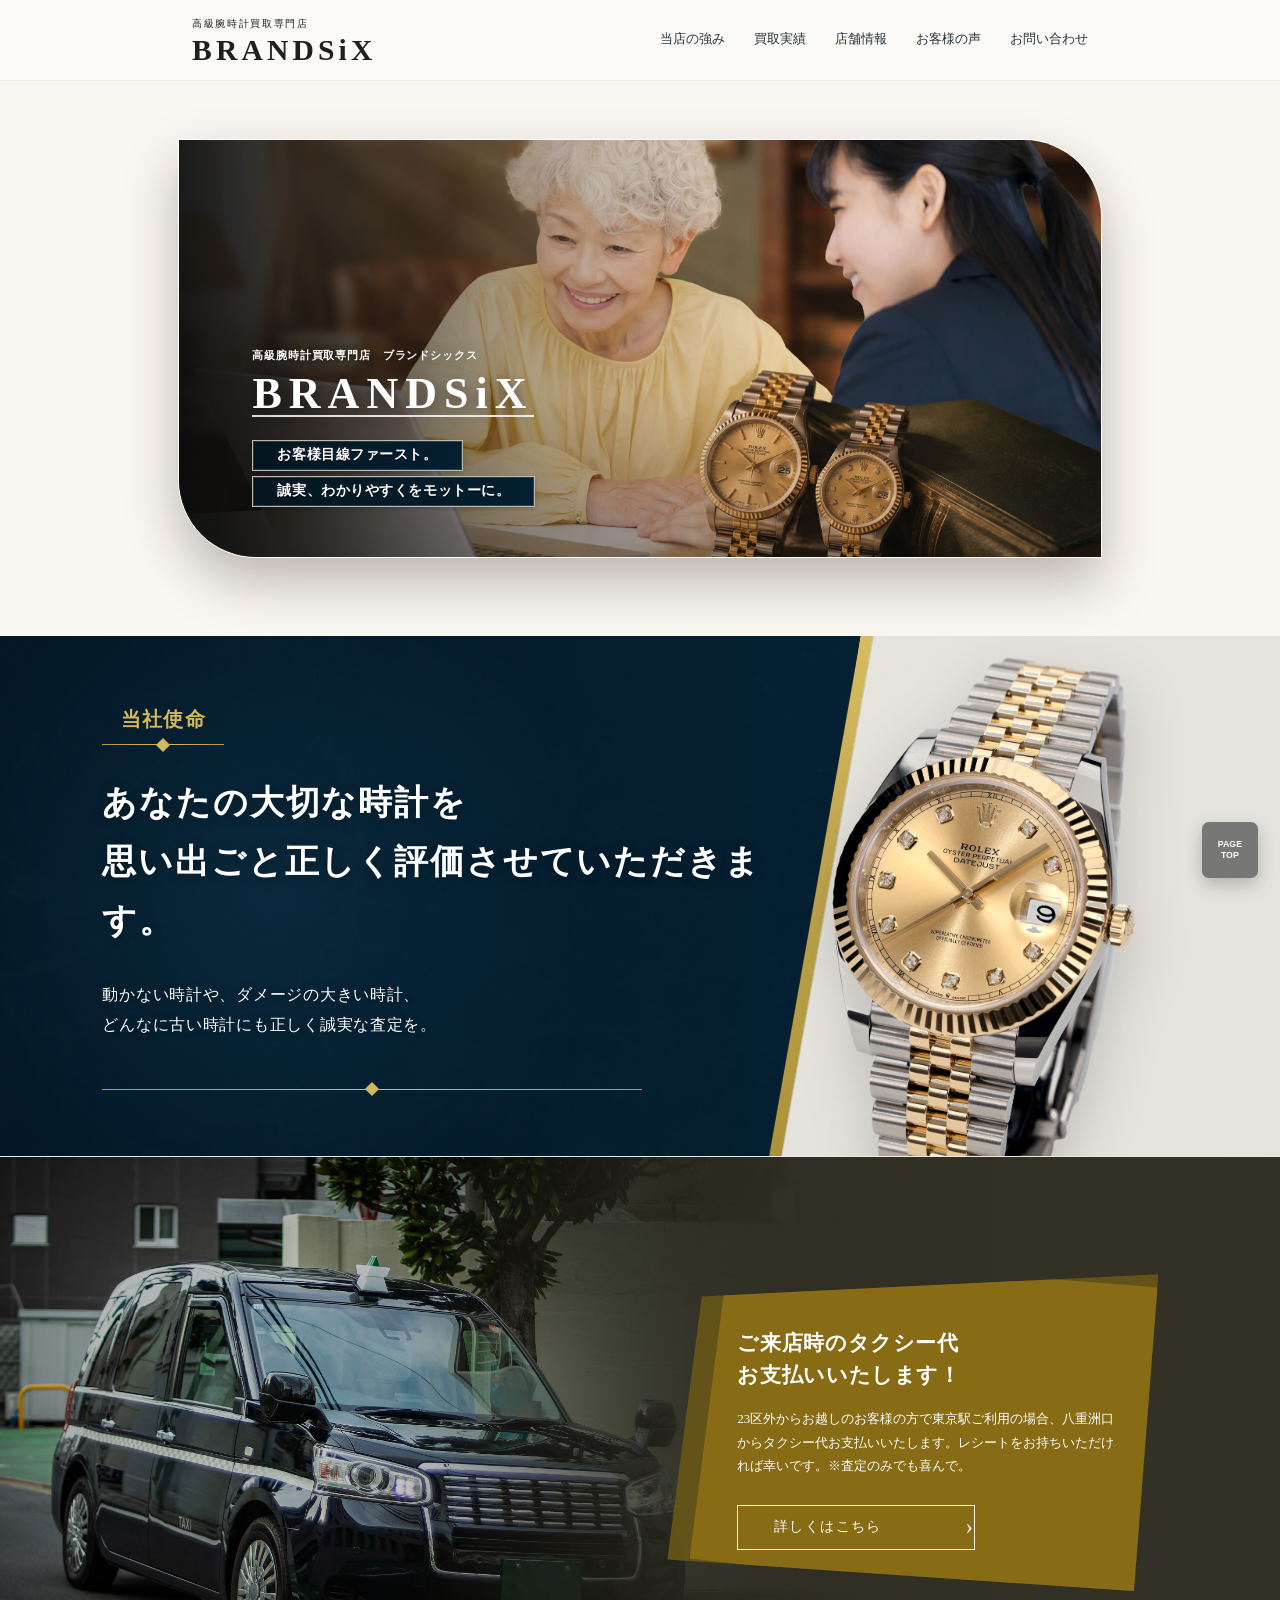
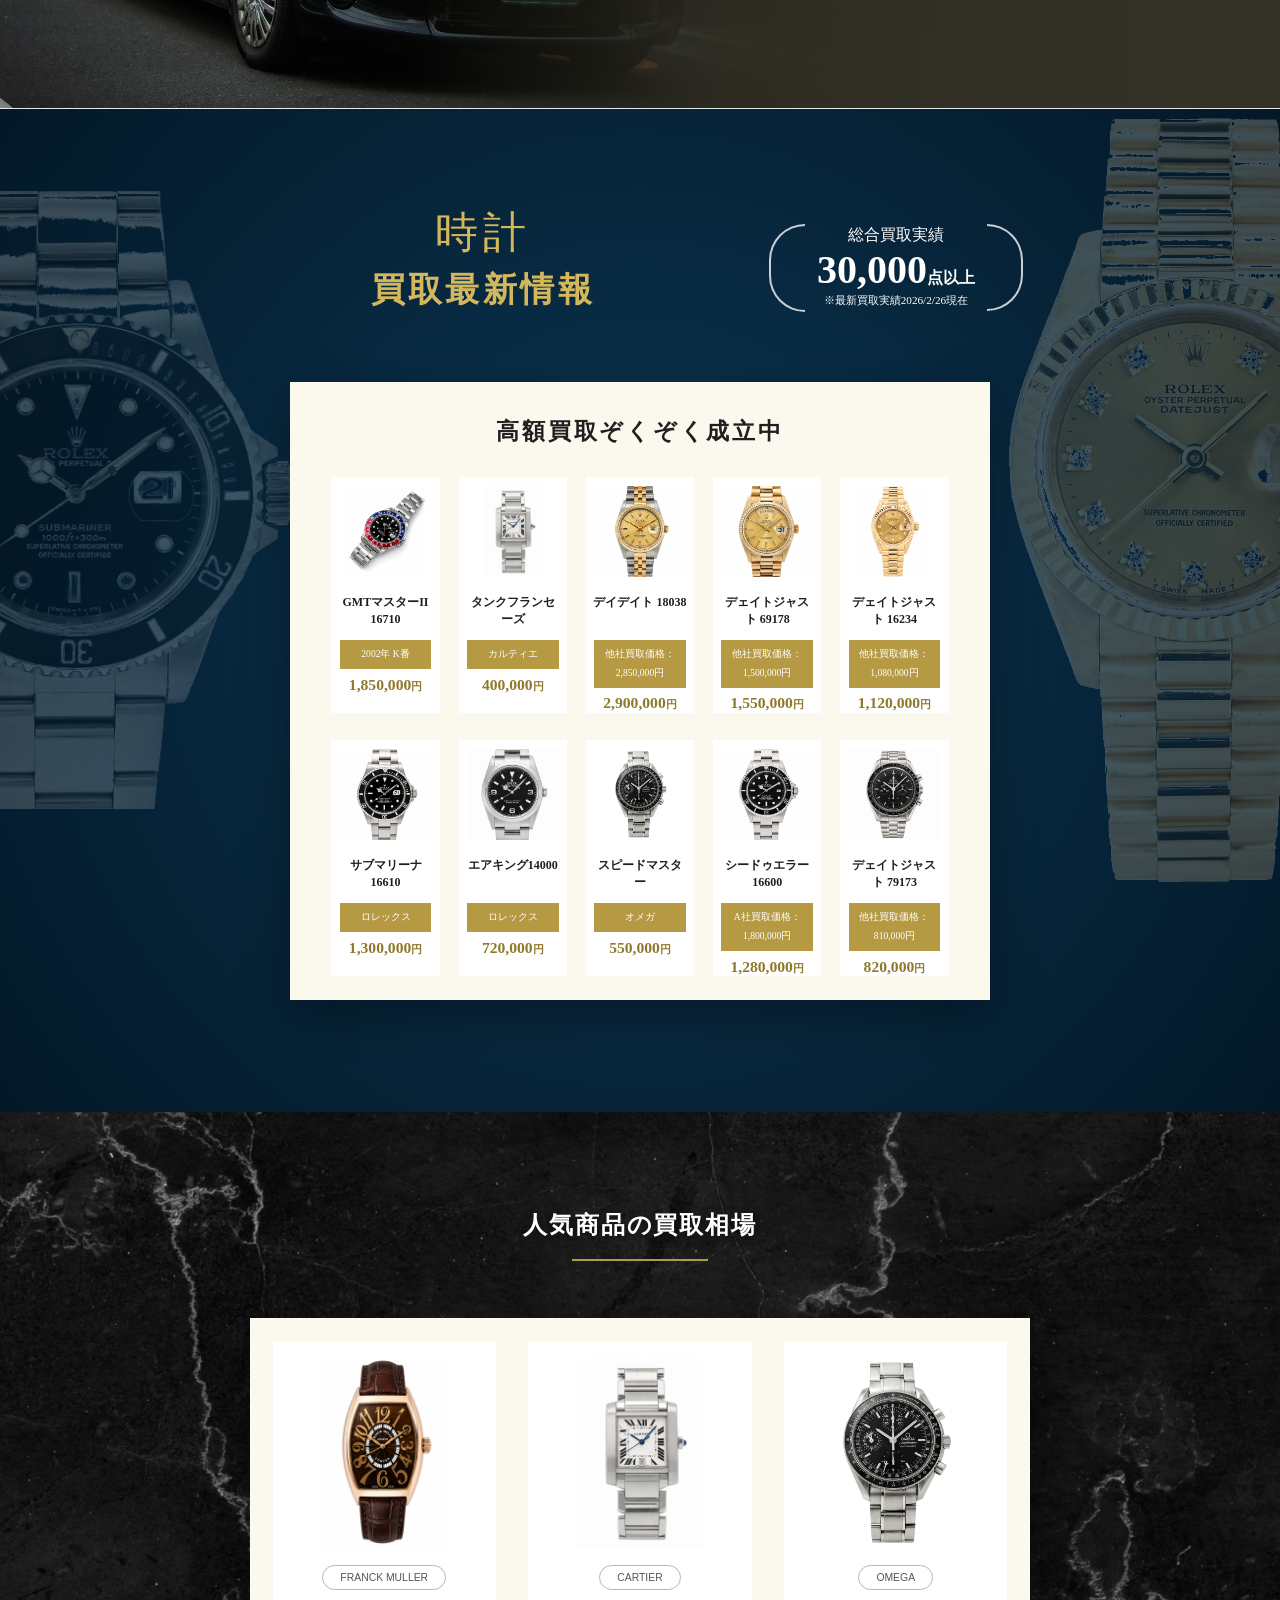
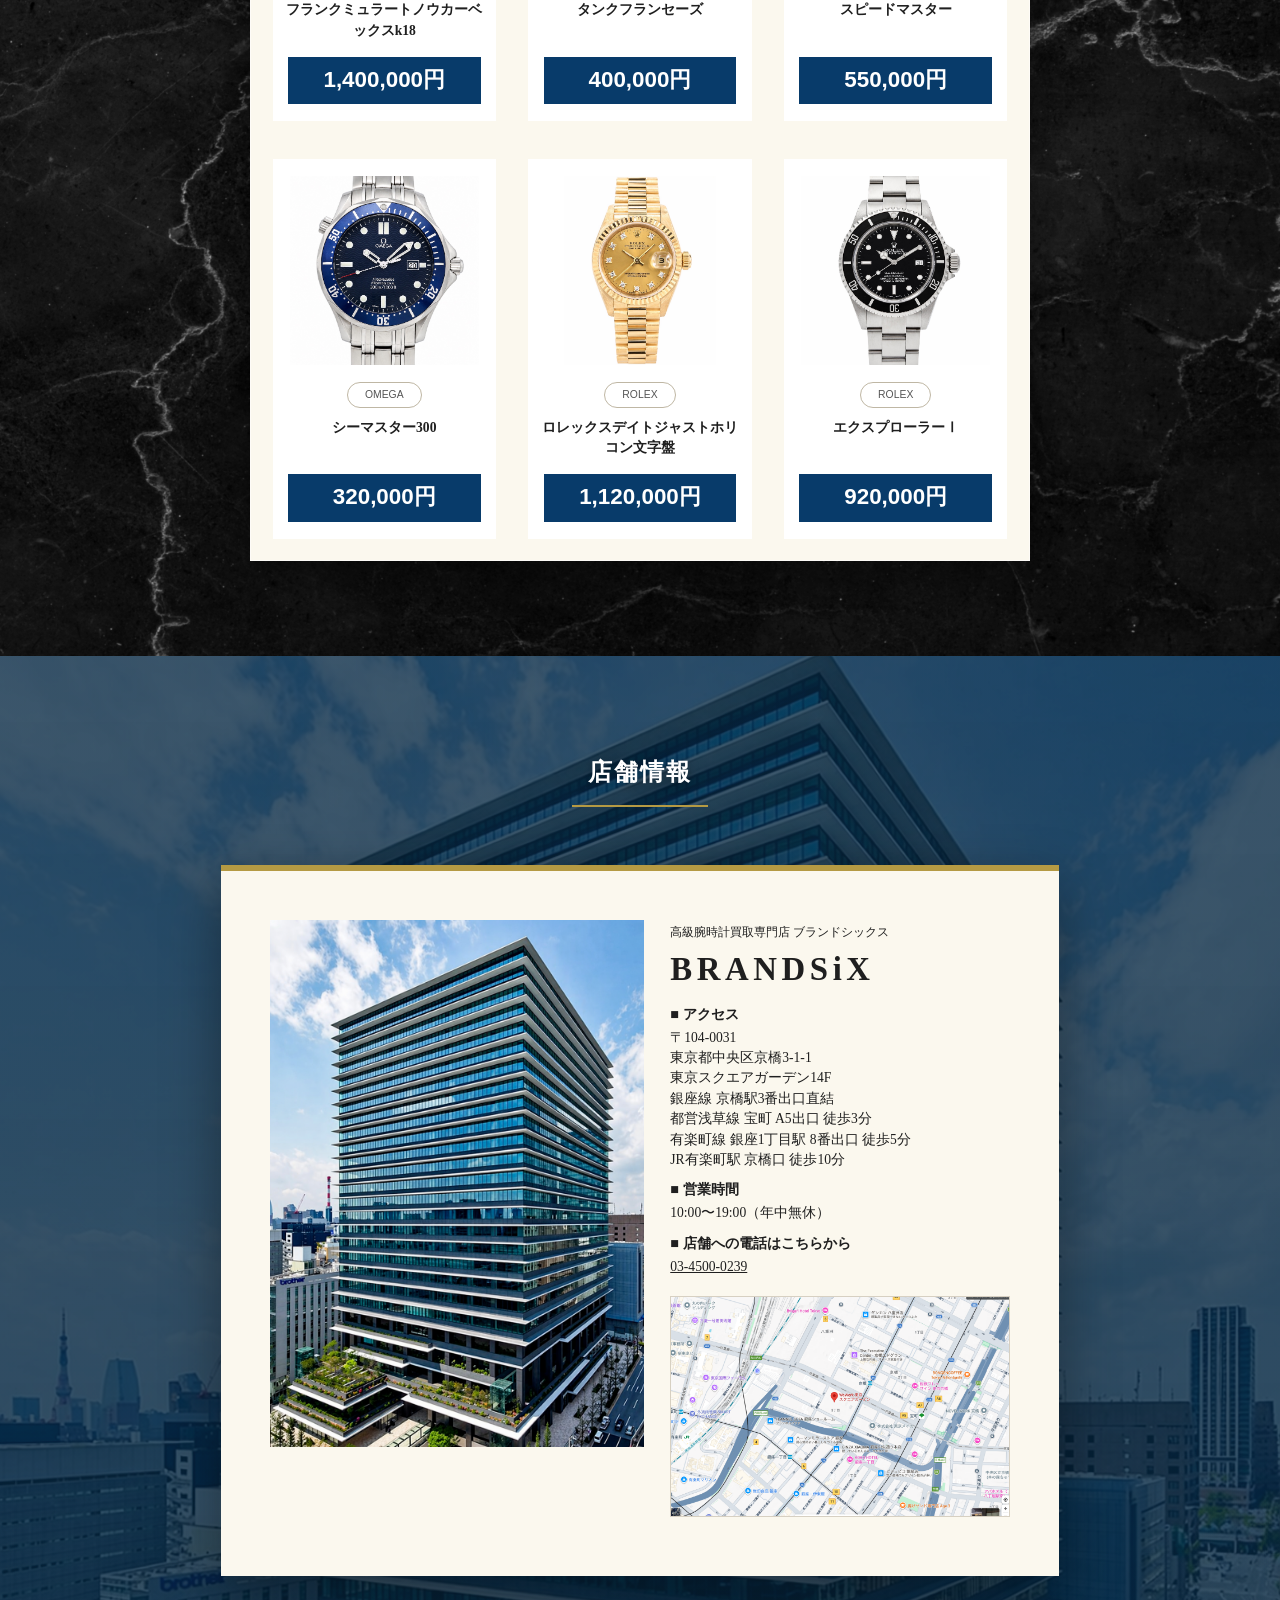
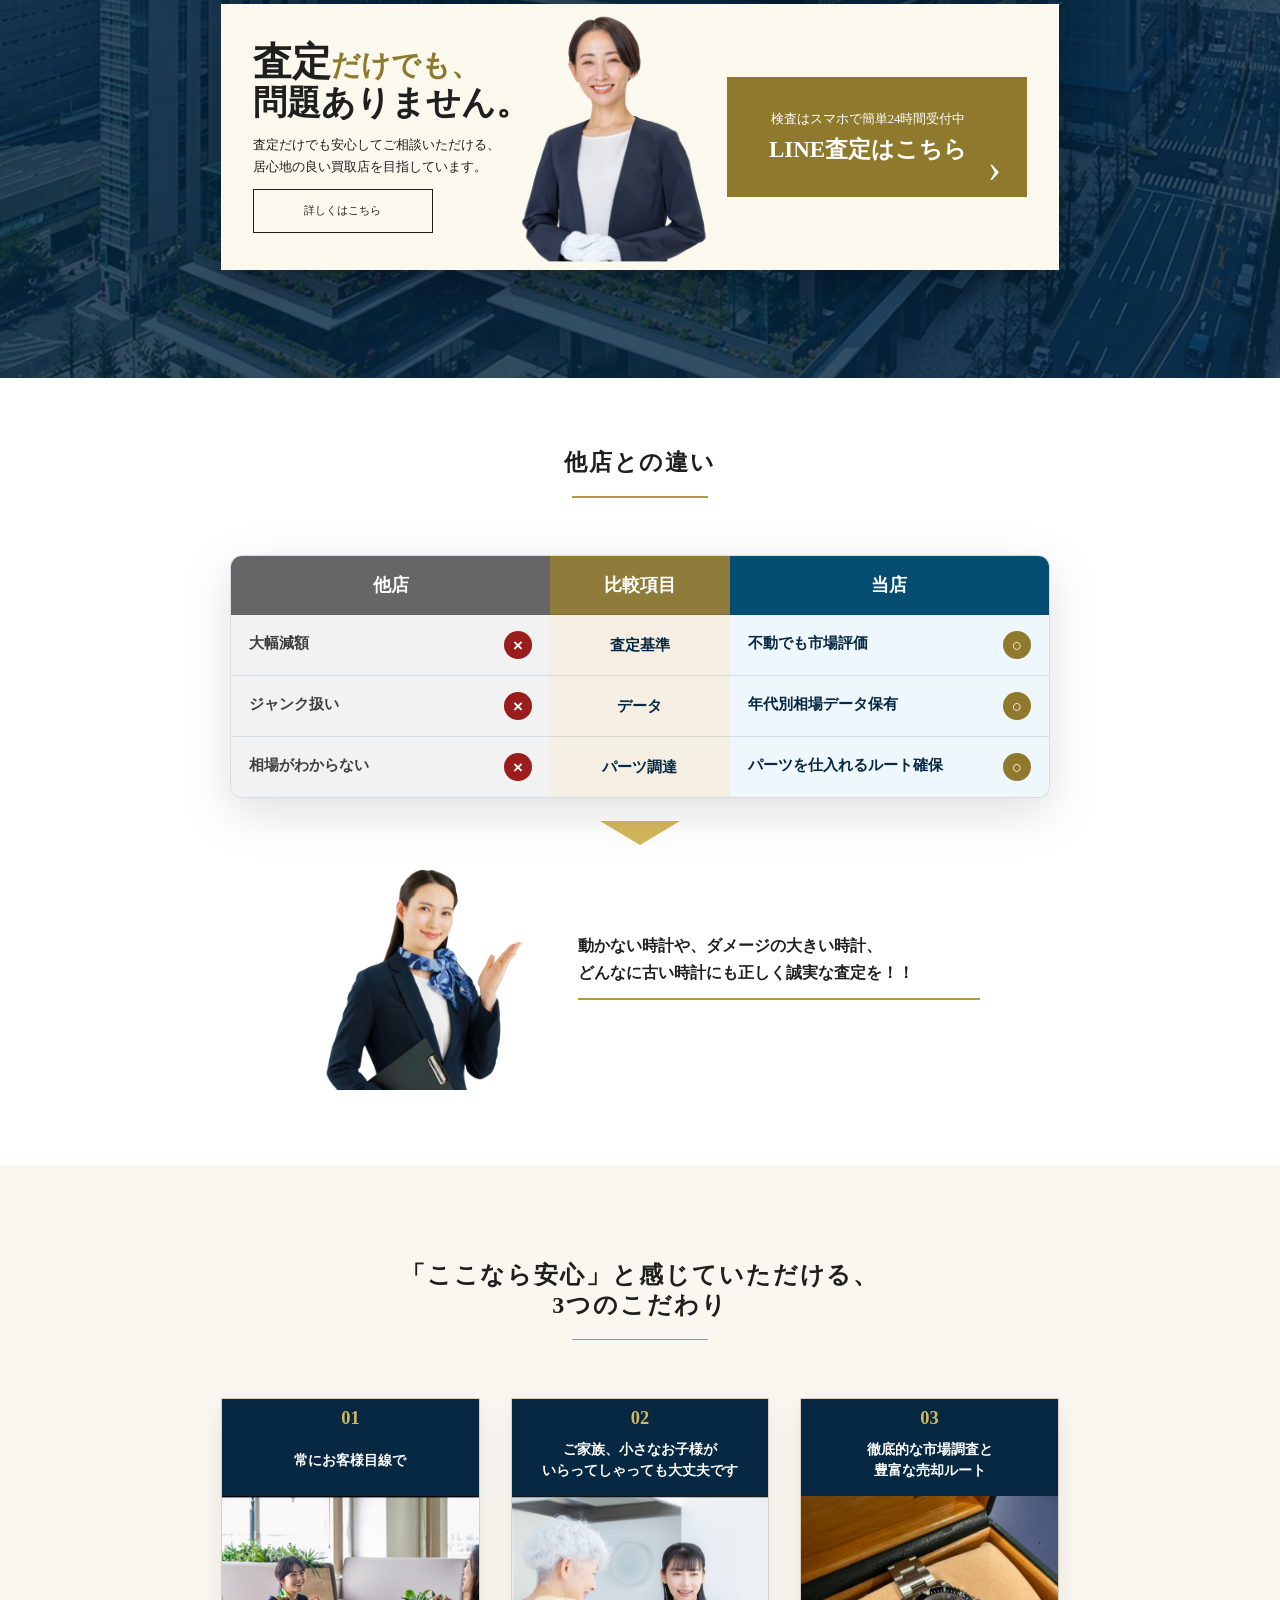
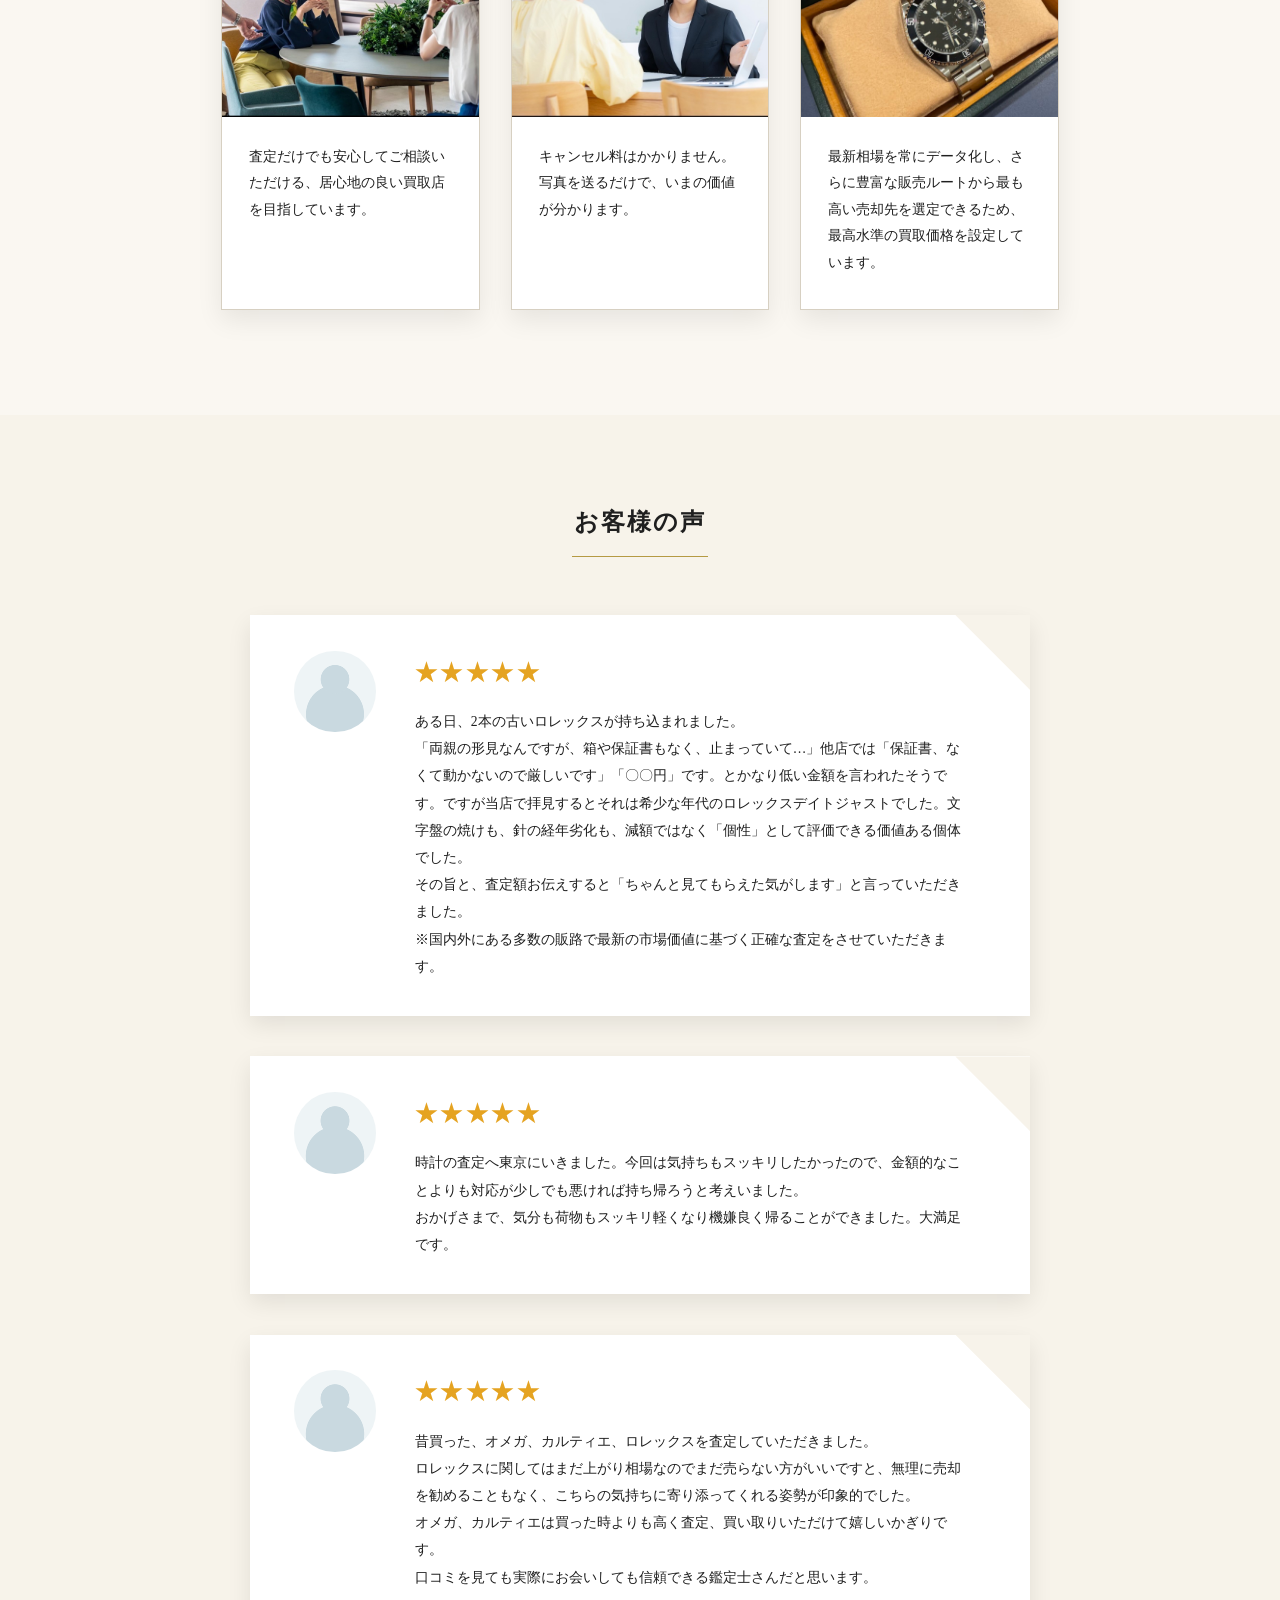
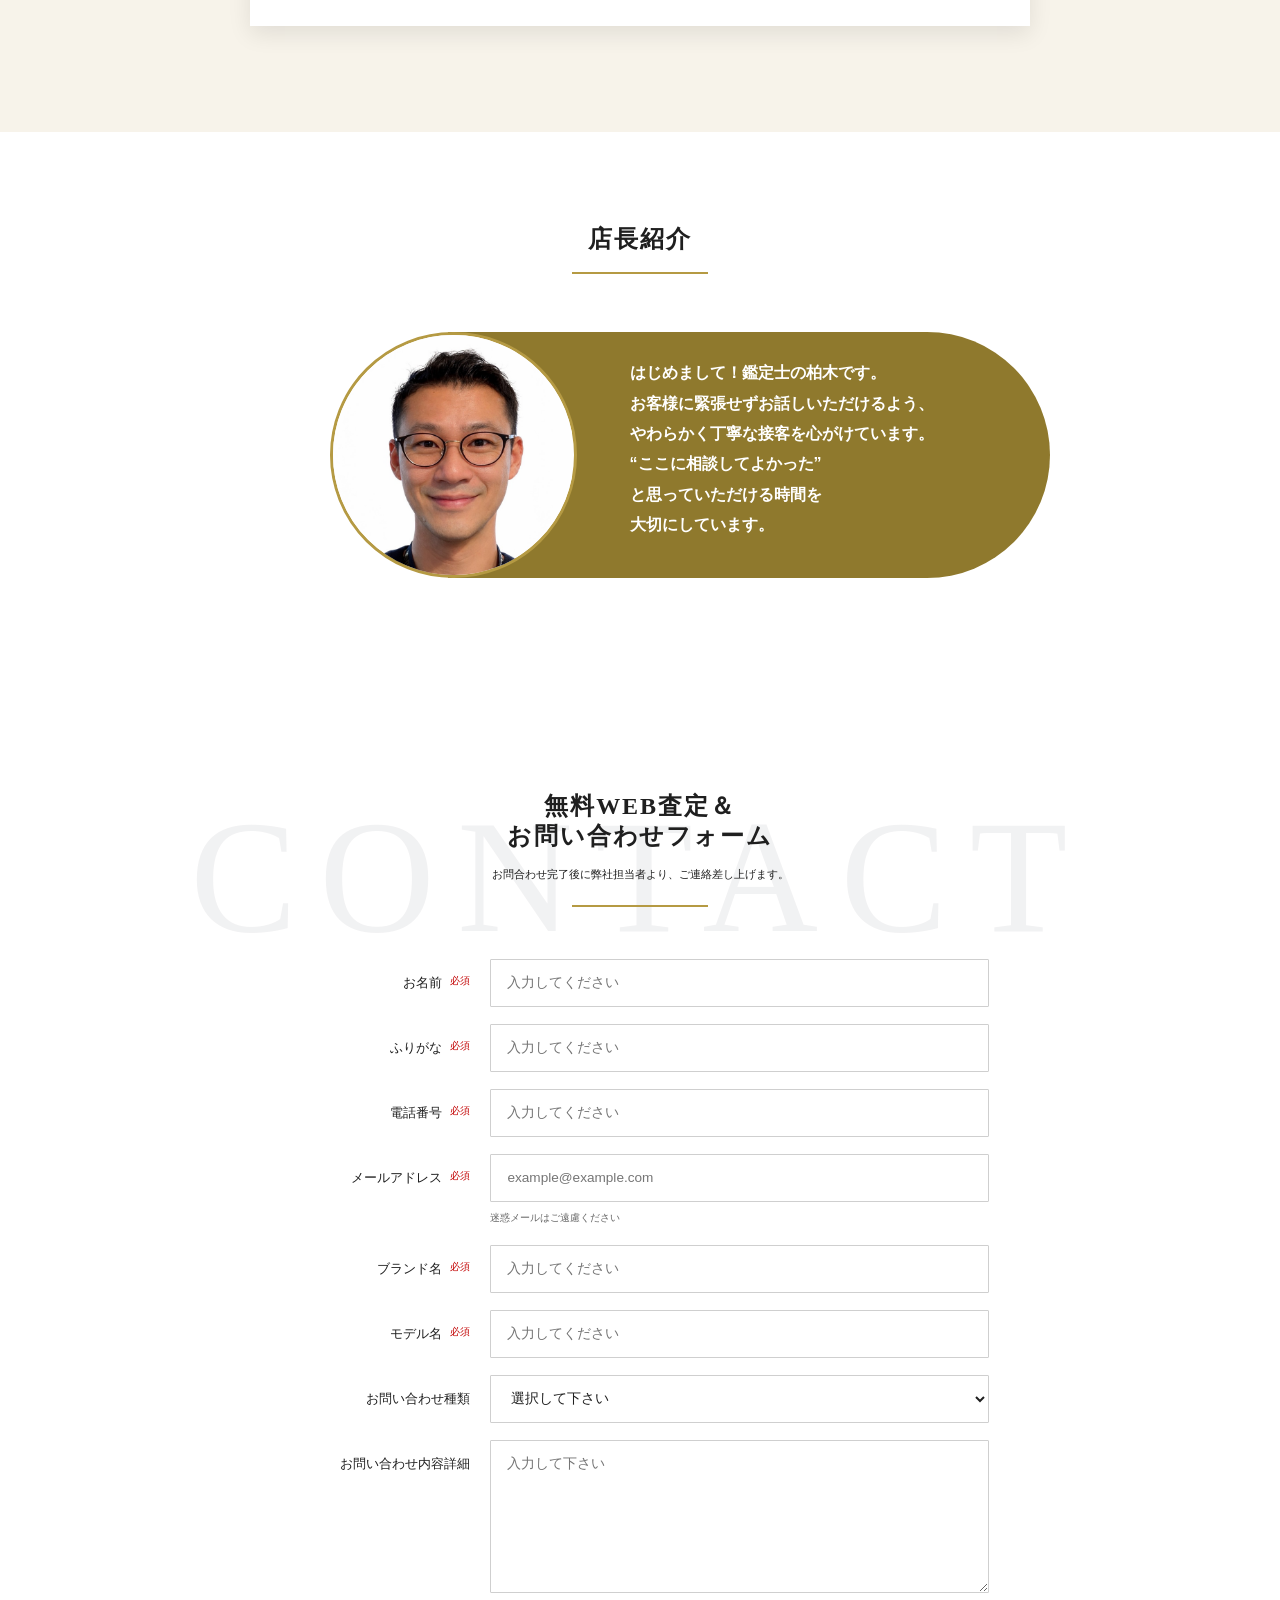
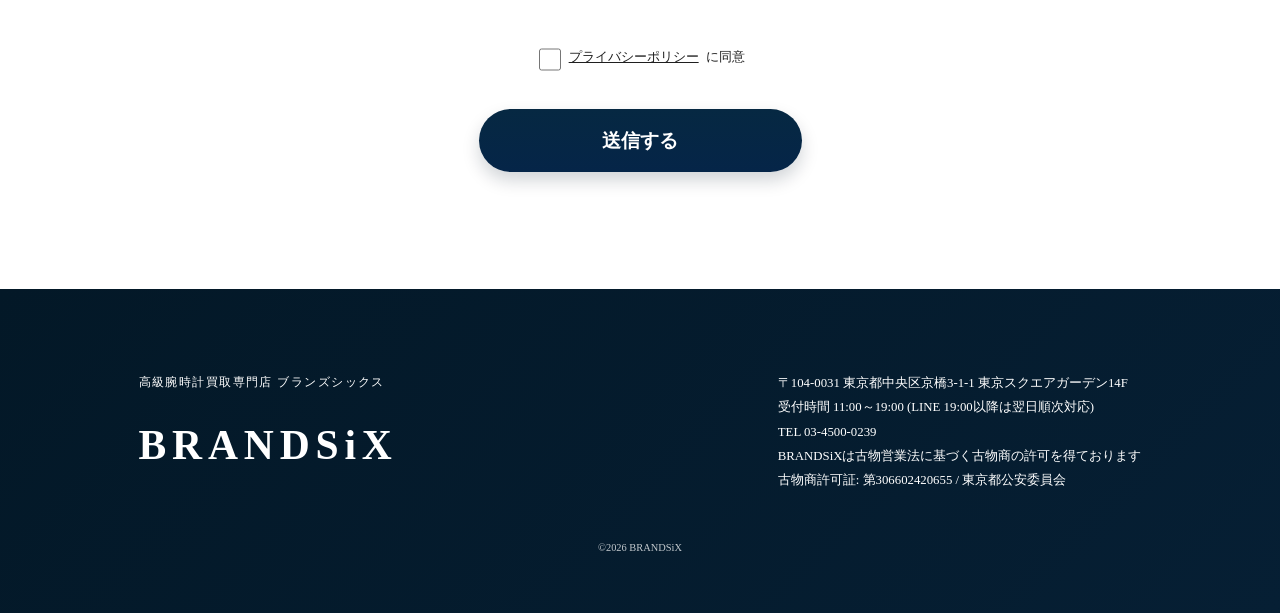
==== site/index.html @ 70235211 "Update responsive mission layout" ====
<!doctype html>
<html lang="ja">
  <head>
    <meta charset="utf-8">
    <meta name="viewport" content="width=device-width, initial-scale=1">
    <title>BRANDSiX | 高級腕時計買取専門店</title>
    <meta name="description" content="BRANDSiXは東京・京橋の高級腕時計買取専門店です。ロレックス、オメガ、カルティエなどを誠実に査定します。">
    <link rel="stylesheet" href="./styles.css?v=20260615-03">
  </head>
  <body>
    <header class="site-header">
      <div class="header-inner">
        <a class="brand-logo" href="#top" aria-label="BRANDSiX">
          <span class="brand-kicker">高級腕時計買取専門店</span>
          <strong>BRANDSiX</strong>
        </a>
        <nav class="site-nav" aria-label="ページ内リンク">
          <a href="#strength">当店の強み</a>
          <a href="#results">買取実績</a>
          <a href="#access">店舗情報</a>
          <a href="#voices">お客様の声</a>
          <a href="#contact">お問い合わせ</a>
        </nav>
      </div>
    </header>

    <main id="top">
      <section class="hero section-paper">
        <div class="hero-visual">
          <img class="hero-photo" src="../images/f4d0dc0fa8dee873eebdd167526a0fda.png" alt="時計査定の相談風景">
          <div class="hero-shade"></div>
          <div class="hero-copy">
            <p>高級腕時計買取専門店　ブランドシックス</p>
            <h1>BRANDSiX</h1>
            <div class="copy-ribbon">
              <div>
                <strong>お客様目線ファースト。</strong>
                <strong>誠実、わかりやすくをモットーに。</strong>
              </div>
            </div>
          </div>
        </div>
      </section>

      <section class="mission-section">
        <div class="mission-message">
          <p class="mission-message-kicker">当社使命</p>
          <div class="mission-title-desktop">
            <h2>あなたの大切な時計を</h2>
            <h2>思い出ごと正しく評価させていただきます。</h2>
          </div>
          <h2 class="mission-title-mobile">あなたの大切な時計を<br>思い出ごと正しく<br>評価させていただきます。</h2>
          <p>動かない時計や、ダメージの大きい時計、<br>どんなに古い時計にも正しく誠実な査定を。</p>
        </div>
      </section>

      <section class="taxi-section">
        <img src="../images/6a2a6cad4ad84fe43d4b8d017589b3fb.png" alt="黒いタクシー">
        <div class="taxi-panel">
          <h2>ご来店時のタクシー代<br>お支払いいたします！</h2>
          <p>23区外からお越しのお客様の方で東京駅ご利用の場合、八重洲口からタクシー代お支払いいたします。レシートをお持ちいただければ幸いです。※査定のみでも喜んで。</p>
          <a href="#contact">詳しくはこちら</a>
        </div>
      </section>

      <section id="results" class="results-section">
        <div class="results-watch left-watch"></div>
        <div class="results-watch right-watch"></div>
        <div class="results-heading">
          <div>
            <p>時計</p>
            <h2>買取最新情報</h2>
          </div>
          <div class="results-badge">
            <span>総合買取実績</span>
            <strong>30,000<span>点以上</span></strong>
            <em>※最新買取実績2026/2/26現在</em>
          </div>
        </div>
        <div class="results-board">
          <p class="board-title">高額買取ぞくぞく成立中</p>
          <div class="results-grid">
            <article><img src="../images/0019c6cde6c2bb4e78f0e21c76d7b383.jpg" alt="GMTマスターII 16710"><h3>GMTマスターII 16710</h3><small>2002年 K番</small><strong>1,850,000<span>円</span></strong></article>
            <article><img src="../images/238a733ff326d67ca31fe04338a123ff.jpg" alt="カルティエ タンクフランセーズ"><h3>タンクフランセーズ</h3><small>カルティエ</small><strong>400,000<span>円</span></strong></article>
            <article><img src="../images/875790c1927750bb0f1b5bf33b6f8490.jpg" alt="デイデイト 18038"><h3>デイデイト 18038</h3><small>他社買取価格：2,850,000円</small><strong>2,900,000<span>円</span></strong></article>
            <article><img src="../images/ed3bcad295362e54029b0c42329c7c7a.jpg" alt="デェイトジャスト 69178"><h3>デェイトジャスト 69178</h3><small>他社買取価格：1,500,000円</small><strong>1,550,000<span>円</span></strong></article>
            <article><img src="../images/e54482d72175cadaabc0e58d7bb85202.jpg" alt="デェイトジャスト 16234"><h3>デェイトジャスト 16234</h3><small>他社買取価格：1,080,000円</small><strong>1,120,000<span>円</span></strong></article>
            <article><img src="../images/b4483fbd33320bf750e5a5c474a8ec3f.jpg" alt="サブマリーナ 16610"><h3>サブマリーナ 16610</h3><small>ロレックス</small><strong>1,300,000<span>円</span></strong></article>
            <article><img src="../images/c3289e2856573bd42e70fd6a3a4d8de1.jpg" alt="エアキング14000"><h3>エアキング14000</h3><small>ロレックス</small><strong>720,000<span>円</span></strong></article>
            <article><img src="../images/a81c70ece9b528392dcd117740c2287e.png" alt="オメガ スピードマスター"><h3>スピードマスター</h3><small>オメガ</small><strong>550,000<span>円</span></strong></article>
            <article><img src="../images/69ee2bcf5598cfd5851bb9ab6410db9d.jpg" alt="シードゥエラー 16600"><h3>シードゥエラー 16600</h3><small>A社買取価格：1,800,000円</small><strong>1,280,000<span>円</span></strong></article>
            <article><img src="../images/0b5d1a7dc1aff4c41a14e4e77fd1151f.png" alt="デェイトジャスト 79173"><h3>デェイトジャスト 79173</h3><small>他社買取価格：810,000円</small><strong>820,000<span>円</span></strong></article>
          </div>
        </div>
      </section>

      <section id="market" class="market-section">
        <div class="section-title title-light">
          <h2>人気商品の買取相場</h2>
        </div>
        <div class="market-board">
          <div class="market-grid">
            <article><img src="../images/c6c77fc2003d10708cd896486e1d5b25.jpg" alt="フランクミュラー"><small>FRANCK MULLER</small><h3>フランクミュラートノウカーベックスk18</h3><strong>1,400,000円</strong></article>
            <article><img src="../images/238a733ff326d67ca31fe04338a123ff.jpg" alt="カルティエ"><small>CARTIER</small><h3>タンクフランセーズ</h3><strong>400,000円</strong></article>
            <article><img src="../images/a81c70ece9b528392dcd117740c2287e.png" alt="オメガ"><small>OMEGA</small><h3>スピードマスター</h3><strong>550,000円</strong></article>
            <article><img src="../images/7bf7302aa123dfc08b73a79e28a78f1b.jpg" alt="オメガ シーマスター300"><small>OMEGA</small><h3>シーマスター300</h3><strong>320,000円</strong></article>
            <article><img src="../images/e54482d72175cadaabc0e58d7bb85202.jpg" alt="ロレックス デイトジャスト"><small>ROLEX</small><h3>ロレックスデイトジャストホリコン文字盤</h3><strong>1,120,000円</strong></article>
            <article><img src="../images/69ee2bcf5598cfd5851bb9ab6410db9d.jpg" alt="エクスプローラーⅠ"><small>ROLEX</small><h3>エクスプローラーⅠ</h3><strong>920,000円</strong></article>
          </div>
        </div>
      </section>

      <section id="access" class="access-section">
        <div class="section-title title-light access-title">
          <h2>店舗情報</h2>
        </div>
        <div class="access-card">
          <div class="access-main">
            <img class="building-photo" src="../images/2c9b44454dbc535885b13a4a66a7f8ec.png" alt="東京スクエアガーデン">
            <div class="access-text">
              <p class="store-kicker">高級腕時計買取専門店 ブランドシックス</p>
              <strong class="store-logo">BRANDSiX</strong>
              <dl>
                <dt>■ アクセス</dt>
                <dd>〒104-0031<br>東京都中央区京橋3-1-1<br>東京スクエアガーデン14F</dd>
              <dd>銀座線 京橋駅3番出口直結<br>都営浅草線 宝町 A5出口 徒歩3分<br>有楽町線 銀座1丁目駅 8番出口 徒歩5分<br>JR有楽町駅 京橋口 徒歩10分</dd>
              <dt>■ 営業時間</dt>
              <dd>10:00〜19:00（年中無休）</dd>
              <dt>■ 店舗への電話はこちらから</dt>
              <dd><a href="tel:0345000239">03-4500-0239</a></dd>
            </dl>
            <a class="map-image-link" href="https://maps.app.goo.gl/fFSfzwXezVBr6FrN7?g_st=il" target="_blank" rel="noopener">
              <img class="map-image" src="../images/df5ce4573d5854aa1e917ae40e5428b1.png" alt="店舗周辺地図">
            </a>
          </div>
        </div>
        </div>
        <div class="access-cta-card">
          <div class="access-cta-copy">
            <h3><span class="emphasis">査定</span><span class="normal">だけでも、</span><br>問題ありません。</h3>
            <p>査定だけでも安心してご相談いただける、<br>居心地の良い買取店を目指しています。</p>
            <a href="#strength">詳しくはこちら</a>
          </div>
          <img src="../images/118d13b3b67934923fea0b4e6bda6301.png" alt="スタッフ">
          <a class="access-line-box" href="https://line.me/ti/p/8QCGM5w3KN" target="_blank" rel="noopener">
            <small>検査はスマホで簡単24時間受付中</small>
            <strong>LINE査定はこちら</strong>
          </a>
        </div>
      </section>

      <section id="strength" class="compare-section">
        <div class="section-title">
          <h2>他店との違い</h2>
        </div>
        <table class="compare-table">
          <thead>
            <tr>
              <th class="compare-other">他店</th>
              <th class="compare-topic">比較項目</th>
              <th class="compare-ours">当店</th>
            </tr>
          </thead>
          <tbody>
            <tr>
              <td><span class="compare-text">大幅減額</span><span class="compare-mark compare-no">×</span></td>
              <th>査定基準</th>
              <td><span class="compare-text">不動でも市場評価</span><span class="compare-mark compare-yes">○</span></td>
            </tr>
            <tr>
              <td><span class="compare-text">ジャンク扱い</span><span class="compare-mark compare-no">×</span></td>
              <th>データ</th>
              <td><span class="compare-text">年代別相場データ保有</span><span class="compare-mark compare-yes">○</span></td>
            </tr>
            <tr>
              <td><span class="compare-text">相場がわからない</span><span class="compare-mark compare-no">×</span></td>
              <th>パーツ調達</th>
              <td><span class="compare-text">パーツを仕入れるルート確保</span><span class="compare-mark compare-yes">○</span></td>
            </tr>
          </tbody>
        </table>
        <div class="compare-arrow" aria-hidden="true"></div>
        <div class="staff-note">
          <span class="staff-note-media">
            <img src="../images/dd24f70c8f694900bd68ab01f833e04c.png" alt="スタッフ">
          </span>
          <p>動かない時計や、ダメージの大きい時計、<br>どんなに古い時計にも正しく誠実な査定を！！</p>
        </div>
      </section>

      <section class="commitment-section section-paper">
        <div class="section-title">
          <h2>「ここなら安心」と感じていただける、<br>3つのこだわり</h2>
        </div>
        <div class="commitment-grid">
          <article><span class="commitment-number">01</span><h3>常にお客様目線で</h3><span class="commitment-image"><img src="../images/d3e134139ae99d8c663d614ab190bc24.jpg" alt=""></span><p>査定だけでも安心してご相談いただける、居心地の良い買取店を目指しています。</p></article>
          <article><span class="commitment-number">02</span><h3>ご家族、小さなお子様が<br>いらってしゃっても大丈夫です</h3><span class="commitment-image"><img src="../images/1a425adca8248b1da5d451ce5fb15370.jpg" alt=""></span><p>キャンセル料はかかりません。写真を送るだけで、いまの価値が分かります。</p></article>
          <article><span class="commitment-number">03</span><h3>徹底的な市場調査と<br>豊富な売却ルート</h3><span class="commitment-image"><img src="../images/3af51ba4d3f0c24b0bcbe4f1d4ce3b5c.jpg" alt=""></span><p>最新相場を常にデータ化し、さらに豊富な販売ルートから最も高い売却先を選定できるため、最高水準の買取価格を設定しています。</p></article>
        </div>
      </section>

      <section id="voices" class="voices-section">
        <div class="section-title">
          <h2>お客様の声</h2>
        </div>
        <div class="voice-list">
          <article><span class="avatar"></span><div><strong>★★★★★</strong><p>ある日、2本の古いロレックスが持ち込まれました。<br>「両親の形見なんですが、箱や保証書もなく、止まっていて…」他店では「保証書、なくて動かないので厳しいです」「〇〇円」です。とかなり低い金額を言われたそうです。ですが当店で拝見するとそれは希少な年代のロレックスデイトジャストでした。文字盤の焼けも、針の経年劣化も、減額ではなく「個性」として評価できる価値ある個体でした。<br>その旨と、査定額お伝えすると「ちゃんと見てもらえた気がします」と言っていただきました。<br>※国内外にある多数の販路で最新の市場価値に基づく正確な査定をさせていただきます。</p></div></article>
          <article><span class="avatar"></span><div><strong>★★★★★</strong><p>時計の査定へ東京にいきました。今回は気持ちもスッキリしたかったので、金額的なことよりも対応が少しでも悪ければ持ち帰ろうと考えいました。<br>おかげさまで、気分も荷物もスッキリ軽くなり機嫌良く帰ることができました。大満足です。</p></div></article>
          <article><span class="avatar"></span><div><strong>★★★★★</strong><p>昔買った、オメガ、カルティエ、ロレックスを査定していただきました。<br>ロレックスに関してはまだ上がり相場なのでまだ売らない方がいいですと、無理に売却を勧めることもなく、こちらの気持ちに寄り添ってくれる姿勢が印象的でした。<br>オメガ、カルティエは買った時よりも高く査定、買い取りいただけて嬉しいかぎりです。<br>口コミを見ても実際にお会いしても信頼できる鑑定士さんだと思います。</p></div></article>
        </div>
      </section>

      <section class="manager-section section-paper">
        <div class="section-title">
          <h2>店長紹介</h2>
        </div>
        <div class="manager-card">
          <span class="manager-photo"><img src="../images/f7ec08efb652332e94d578e74f94f694.jpg" alt="鑑定士 柏木"></span>
          <div>
            <p>はじめまして！鑑定士の柏木です。<br>お客様に緊張せずお話しいただけるよう、<br>やわらかく丁寧な接客を心がけています。<br>“ここに相談してよかった”<br>と思っていただける時間を<br>大切にしています。</p>
          </div>
        </div>
      </section>

      <section id="contact" class="contact-section">
        <div class="section-title contact-title">
          <h2>無料WEB査定＆<br>お問い合わせフォーム</h2>
          <small>お問合わせ完了後に弊社担当者より、ご連絡差し上げます。</small>
        </div>
        <form id="contactForm" action="./send.php" method="post" data-recipient="info.brand.six@gmail.com">
          <input type="hidden" name="送信先" value="info.brand.six@gmail.com">
          <label><span>お名前 <em>必須</em></span><input name="お名前" type="text" placeholder="入力してください" required></label>
          <label><span>ふりがな <em>必須</em></span><input name="ふりがな" type="text" placeholder="入力してください" required></label>
          <label><span>電話番号 <em>必須</em></span><input name="電話番号" type="tel" placeholder="入力してください" required></label>
          <label><span>メールアドレス <em>必須</em></span><div class="field-stack"><input name="メールアドレス" type="email" placeholder="example@example.com" required><small>迷惑メールはご遠慮ください</small></div></label>
          <label><span>ブランド名 <em>必須</em></span><input name="ブランド名" type="text" placeholder="入力してください" required></label>
          <label><span>モデル名 <em>必須</em></span><input name="モデル名" type="text" placeholder="入力してください" required></label>
          <label><span>お問い合わせ種類</span><select name="お問い合わせ種類"><option value="">選択して下さい</option><option>査定</option><option>宅配買取 着払いOK</option><option>店舗への電話はこちらから</option><option>その他</option></select></label>
          <label><span>お問い合わせ内容詳細</span><textarea name="お問い合わせ内容詳細" placeholder="入力して下さい"></textarea></label>
          <label class="agree"><input name="プライバシーポリシー同意" type="checkbox" required><span><a href="./privacy.html" target="_blank">プライバシーポリシー</a>に同意</span></label>
          <button type="submit">送信する</button>
        </form>
      </section>
    </main>

    <footer class="footer">
      <div class="footer-inner">
        <div class="footer-logo">
          <span>高級腕時計買取専門店 ブランズシックス</span>
          <strong>BRANDSiX</strong>
        </div>
        <address>
          〒104-0031 東京都中央区京橋3-1-1 東京スクエアガーデン14F<br>
          受付時間 11:00～19:00 (LINE 19:00以降は翌日順次対応)<br>
          TEL 03-4500-0239<br>
          BRANDSiXは古物営業法に基づく古物商の許可を得ております<br>
          古物商許可証: 第306602420655 / 東京都公安委員会
        </address>
      </div>
      <small>©2026 BRANDSiX</small>
    </footer>
    <a class="page-top" href="#top">PAGE<br>TOP</a>
    <script>
      const contactForm = document.querySelector("#contactForm");
      contactForm.addEventListener("submit", async (event) => {
        if (location.hostname === "127.0.0.1" || location.hostname === "localhost" || location.protocol === "file:" || location.hostname.endsWith("github.io")) {
          event.preventDefault();
          window.location.href = "./thanks.html";
          return;
        }

        if (!window.fetch) return;
        event.preventDefault();
        const submitButton = contactForm.querySelector("button");
        submitButton.disabled = true;
        try {
          const response = await fetch(contactForm.action, {
            method: "POST",
            body: new FormData(contactForm)
          });
          if (!response.ok) throw new Error("send failed");
          window.location.href = "./thanks.html";
        } catch (error) {
          submitButton.disabled = false;
          alert("送信に失敗しました。お手数ですが、お電話またはLINEよりお問い合わせください。");
        }
      });
    </script>
  </body>
</html>
---- site/styles.css ----
:root {
  --navy: #062842;
  --navy-dark: #031827;
  --navy-mid: #0d4c91;
  --blue-dark: #052548;
  --gold: #b59a43;
  --gold-dark: #8f792d;
  --gold-light: #d3b75c;
  --red: #9b0000;
  --required: #c20000;
  --paper: #f7f3ea;
  --paper-light: #fbfaf6;
  --ink: #1f1f1f;
  --muted: #5f5a52;
  --line: #d7d0c2;
  --serif: "Hiragino Mincho ProN", "Yu Mincho", "Noto Serif JP", serif;
  --sans: -apple-system, BlinkMacSystemFont, "Hiragino Sans", "Yu Gothic", "YuGothic", "Segoe UI", sans-serif;
}

* {
  box-sizing: border-box;
}

html {
  scroll-behavior: smooth;
  overflow-x: hidden;
}

body {
  margin: 0;
  color: var(--ink);
  background: var(--paper-light);
  font-family: var(--serif);
  font-size: 13.6px;
  line-height: 1.95;
  overflow-x: hidden;
}

main {
  overflow: hidden;
}

img {
  display: block;
  max-width: 100%;
}

a {
  color: inherit;
}

.site-header {
  background: var(--paper-light);
  border-bottom: 1px solid rgba(183, 154, 59, 0.16);
}

.header-inner {
  width: min(895.9px, calc(100% - 47.6px));
  min-height: 79.9px;
  margin: 0 auto;
  display: flex;
  align-items: center;
  justify-content: space-between;
  gap: 30.6px;
}

.brand-logo {
  display: grid;
  gap: 1.7px;
  text-decoration: none;
  color: var(--ink);
}

.brand-kicker {
  font-size: 10.4px;
  letter-spacing: 0.16em;
}

.brand-logo strong,
.footer-logo strong,
.store-logo {
  font-family: Georgia, "Times New Roman", serif;
  letter-spacing: 0.14em;
}

.brand-logo strong {
  font-size: 29.6px;
  line-height: 1;
}

.site-nav {
  display: flex;
  align-items: center;
  gap: 28.9px;
  font-family: var(--sans);
  font-size: 12.8px;
}

.site-nav a {
  text-decoration: none;
  color: #25313a;
  transition: color 0.18s ease;
}

.site-nav a:hover {
  color: var(--gold-dark);
}

.section-paper {
  background-color: var(--paper);
  background-image:
    linear-gradient(rgba(251, 249, 244, 0.7), rgba(251, 249, 244, 0.7)),
    url("../images/049c77f423e08a216776ca12e6f7ad4e.jpg");
  background-size: cover;
  background-position: center;
}

.hero {
  padding: 57.8px 15.3px 78.2px;
}

.hero-visual {
  position: relative;
  width: min(924.8px, 94vw);
  height: clamp(346.8px, 33vw, 419.1px);
  margin: 0 auto;
  overflow: hidden;
  border: 1px solid rgba(255, 255, 255, 0.7);
  border-radius: 0 78.2px 0 78.2px;
  box-shadow: 0 23.8px 52.7px rgba(20, 13, 4, 0.28);
}

.hero-photo {
  width: 100%;
  height: 100%;
  object-fit: cover;
  object-position: 54% center;
  transform: scale(1.06);
}

.hero-shade {
  position: absolute;
  inset: 0;
  background:
    linear-gradient(90deg, rgba(0, 0, 0, 0.7), rgba(0, 0, 0, 0.3) 36%, rgba(0, 0, 0, 0.02) 66%),
    linear-gradient(0deg, rgba(0, 0, 0, 0.22), transparent 40%);
}

.hero-copy {
  position: absolute;
  left: 8%;
  bottom: 12%;
  color: #fff;
  text-shadow: 0 2.6px 15.3px rgba(0, 0, 0, 0.5);
}

.hero-copy p {
  margin: 0 0 10.2px;
  font: 700 10.6px/1.3 var(--serif);
  letter-spacing: 0.08em;
}

.hero-copy h1 {
  margin: 0;
  font-family: Georgia, "Times New Roman", serif;
  font-size: clamp(32px, 4vw, 44px);
  line-height: 0.95;
  letter-spacing: 0.16em;
  border-bottom: 2.6px solid rgba(255, 255, 255, 0.9);
  width: fit-content;
}

.hero-tagline {
  margin: 20.4px 0 0;
  color: #fff;
  font-size: 16px;
  font-weight: 700;
  line-height: 1.65;
  letter-spacing: 0.08em;
}

.copy-ribbon {
  position: relative;
  margin-top: 23.8px;
  padding-left: 0;
}

.copy-ribbon div {
  display: grid;
  gap: 5.1px;
}

.copy-ribbon strong {
  display: block;
  width: fit-content;
  min-width: 42px;
  padding: 5px 24px 6.5px;
  border: 1.7px solid rgba(232, 223, 198, 0.82);
  background:
    linear-gradient(90deg, rgba(4, 21, 32, 0.98), rgba(4, 31, 49, 0.96)),
    rgba(3, 24, 39, 0.96);
  color: #fff;
  font: 800 clamp(8px, 1.1vw, 15px)/1.22 var(--serif);
  letter-spacing: 0.04em;
  transform: none;
  text-shadow:
    0 1.7px 0 rgba(0, 0, 0, 0.55),
    0 0 6.8px rgba(255, 255, 255, 0.12);
  box-shadow:
    inset 0 0 0 1px rgba(255, 255, 255, 0.14),
    0 1.7px 4.3px rgba(0, 0, 0, 0.22);
}

.copy-ribbon strong + strong {
  min-width: 207px;
}

.cta-pair {
  width: min(841.5px, calc(100% - 27.2px));
  margin: 44.2px auto 0;
  display: grid;
  grid-template-columns: 1fr 1fr;
  gap: 40.8px;
}

.cta {
  position: relative;
  min-height: 79.9px;
  display: grid;
  place-items: center;
  padding: 10.2px 45.9px 11.9px;
  border: 4.3px solid var(--gold-light);
  outline: 1.7px solid rgba(255, 255, 255, 0.5);
  outline-offset: -8.5px;
  color: #fff;
  text-align: center;
  text-decoration: none;
  font-family: var(--sans);
  box-shadow: 0 6px 0 rgba(0, 0, 0, 0.28), 0 11.9px 18.7px rgba(0, 0, 0, 0.22);
}

.cta::before {
  position: absolute;
  left: 27.2px;
  top: 50%;
  transform: translateY(-50%);
  font-size: 20.8px;
}

.cta::after {
  content: "›";
  position: absolute;
  right: 15.3px;
  top: 50%;
  transform: translateY(-50%);
  font-size: 27.2px;
}

.cta-line {
  background: linear-gradient(#79bd39, #2f7b1f);
}

.cta-form {
  background: linear-gradient(var(--navy-mid), var(--blue-dark));
}

.cta small,
.cta strong {
  display: block;
}

.cta small {
  font-size: 10px;
  line-height: 1.25;
}

.cta strong {
  font-size: 18px;
  line-height: 1.25;
  font-weight: 900;
}

.mission-section {
  position: relative;
  overflow: hidden;
  min-height: clamp(380px, 38.9vw, 540px);
  padding: 0;
  color: #fff;
  background:
    radial-gradient(circle at 21% 50%, rgba(19, 63, 88, 0.36), transparent 32%),
    linear-gradient(90deg, rgba(3, 24, 39, 0.98), rgba(5, 36, 58, 0.97)),
    url("../images/3e08b0cbfc822a1e1a0ffccf5f95e076.jpg") center / cover;
}

.mission-section::before,
.mission-section::after {
  content: "";
  position: absolute;
}

.mission-section::before {
  inset: 0 0 0 auto;
  width: 39%;
  z-index: 1;
  background:
    linear-gradient(rgba(248, 244, 235, 0.92), rgba(248, 244, 235, 0.92)),
    url("../images/049c77f423e08a216776ca12e6f7ad4e.jpg") center / cover;
  clip-path: polygon(16% 0, 100% 0, 100% 100%, 0 100%);
}

.mission-section::after {
  top: -5%;
  bottom: -5%;
  left: 63.7%;
  z-index: 2;
  width: 12px;
  background: linear-gradient(180deg, #d8bd63, #a98f37);
  transform: skewX(-10deg);
  box-shadow: 0 0 0 1px rgba(81, 65, 22, 0.18);
}

.mission-section .mission-message::after {
  content: "";
  position: absolute;
  top: 58%;
  right: clamp(-570px, calc(-12.6vw - 350px), -500px);
  z-index: 1;
  width: clamp(294px, 25.2vw, 441px);
  height: clamp(620px, 49vw, 872px);
  transform: translateY(-50%);
  opacity: 1;
  pointer-events: none;
  background: url("../images/mission-watch-gold-cutout.png") center / contain no-repeat;
  filter: drop-shadow(0 18px 28px rgba(0, 0, 0, 0.18));
}

.mission-message {
  position: relative;
  z-index: 4;
  width: 63.7%;
  margin: 0;
  padding: clamp(52px, 5.7vw, 96px) 0 clamp(46px, 4.8vw, 78px) clamp(86px, 8vw, 166px);
  text-align: left;
}

.mission-message > * {
  position: relative;
  z-index: 2;
}

.mission-message-kicker {
  display: inline-flex;
  position: relative;
  align-items: center;
  flex-direction: column;
  gap: 8px;
  margin: 0 0 22px;
  color: var(--gold-light);
  font-size: clamp(19px, 1.55vw, 28px);
  font-weight: 800;
  line-height: 1.1;
  letter-spacing: 0.06em;
}

.mission-message-kicker::before,
.mission-message-kicker::after {
  content: "";
  width: 122px;
  height: 1px;
  background: linear-gradient(90deg, var(--gold), var(--gold-light), var(--gold));
}

.mission-message-kicker::after {
  position: relative;
  height: 12px;
  background: linear-gradient(90deg, var(--gold), var(--gold-light), var(--gold)) center / 100% 1px no-repeat;
}

.mission-message-kicker::before {
  position: absolute;
  left: 50%;
  bottom: 1px;
  z-index: 1;
  width: 10px;
  height: 10px;
  background: var(--gold-light);
  transform: translateX(-50%) rotate(45deg);
}

.mission-message h2 {
  max-width: 760px;
  margin: 0;
  font-size: clamp(28px, 2.62vw, 46px);
  line-height: 1.76;
  font-weight: 700;
  letter-spacing: 0.055em;
  text-shadow: 0 1px 12px rgba(0, 0, 0, 0.28);
}

.mission-title-mobile {
  display: none;
}

.mission-message p:last-child {
  position: relative;
  max-width: 640px;
  margin: 30px 0 0;
  font-size: clamp(15px, 1.26vw, 22px);
  line-height: 1.9;
  letter-spacing: 0.045em;
  text-shadow: 0 1px 10px rgba(0, 0, 0, 0.3);
}

.mission-message p:last-child::after {
  content: "";
  display: block;
  width: min(540px, 100%);
  height: 12px;
  margin-top: 42px;
  background: linear-gradient(90deg, var(--gold), var(--gold-light), var(--gold)) center / 100% 1px no-repeat;
}

.mission-message p:last-child::before {
  content: "";
  position: absolute;
  left: min(270px, 50%);
  bottom: 1px;
  z-index: 1;
  width: 10px;
  height: 10px;
  background: var(--gold-light);
  transform: translateX(-50%) rotate(45deg);
}

.taxi-section {
  position: relative;
  min-height: clamp(425px, 45vw, 552.5px);
  display: grid;
  align-items: center;
  overflow: hidden;
  border-top: 1.7px solid rgba(255, 255, 255, 0.9);
  border-bottom: 1.7px solid rgba(255, 255, 255, 0.9);
  background: #161611;
}

.taxi-section > img {
  position: absolute;
  top: 0;
  bottom: 0;
  left: -10%;
  width: 85%;
  height: 100%;
  max-width: none;
  object-fit: cover;
  object-position: left center;
  filter: brightness(0.86) contrast(1.06) saturate(0.96);
}

.taxi-section::after {
  content: "";
  position: absolute;
  inset: 0;
  background:
    linear-gradient(90deg, rgba(0, 0, 0, 0.2) 0%, rgba(0, 0, 0, 0.08) 32%, rgba(52, 50, 38, 0.62) 56%, rgba(52, 50, 38, 0.96) 100%),
    linear-gradient(90deg, transparent 0%, transparent 48%, rgba(52, 50, 38, 0.58) 68%, rgba(52, 50, 38, 0.92) 100%);
}

.taxi-panel {
  position: relative;
  z-index: 1;
  width: min(491px, calc(100% - 40.8px));
  min-height: 316.8px;
  margin-left: auto;
  margin-right: max(9.5vw, 52.7px);
  padding: 52.3px 39.1px 32.3px 70px;
  color: #fff;
  background: rgba(104, 86, 23, 0.92);
  clip-path: polygon(7% 7%, 100% 0, 95% 100%, 0 90%);
  box-shadow: 0 15.3px 34px rgba(0, 0, 0, 0.22);
}

.taxi-panel::before {
  content: "";
  position: absolute;
  inset: -20.4px -23.8px -17px 22.1px;
  z-index: -1;
  background: rgba(140, 111, 22, 0.9);
  clip-path: polygon(8% 0, 100% 10%, 92% 100%, 0 86%);
}

.taxi-panel h2 {
  margin: 0 0 17px;
  font-size: 20.8px;
  line-height: 1.55;
  letter-spacing: 0.03em;
}

.taxi-panel p {
  margin: 0 0 25.5px;
  font-size: 12.8px;
  line-height: 1.85;
}

.taxi-panel a {
  display: inline-flex;
  align-items: center;
  justify-content: flex-start;
  min-width: 238px;
  min-height: 45.9px;
  border: 1.7px solid rgba(255, 255, 255, 0.9);
  color: #fff;
  text-decoration: none;
  font-size: 13.6px;
  letter-spacing: 0.1em;
  padding-left: 35.7px;
}

.taxi-panel a::after {
  content: "›";
  margin-left: auto;
  padding-left: 22.1px;
  font-size: 22.4px;
  line-height: 1;
}

.results-section {
  position: relative;
  overflow: hidden;
  padding: 100.3px 15.3px 112.2px;
  background: radial-gradient(circle at center, #0b3654, var(--navy-dark));
  color: #fff;
}

.results-watch {
  transform: translateY(-110px);
  position: absolute;
  top: 0;
  bottom: 0;
  width: 618.5px;
  opacity: 0.23;
  background-size: contain;
  background-repeat: no-repeat;
  background-position: center;
}

.left-watch {
  left: -227.3px;
  background-image: url("./watch-left-cutout.png");
}

.right-watch {
  right: -235.8px;
  background-image: url("./watch-right-cutout.png");
}

.results-heading {
  position: relative;
  z-index: 1;
  width: min(765px, 100%);
  margin: 0 auto 59.5px;
  display: grid;
  grid-template-columns: 1fr auto;
  gap: 61.2px;
  align-items: center;
}

.results-heading p,
.results-heading h2 {
  margin: 0;
  color: var(--gold-light);
  text-align: center;
  letter-spacing: 0.1em;
}

.results-heading p {
  font-size: 43.2px;
  line-height: 1.1;
}

.results-heading h2 {
  font-size: 33.6px;
}

.results-date {
  display: block;
  margin-top: 10.2px;
  color: rgba(255, 255, 255, 0.86);
  text-align: center;
  font-size: 11.2px;
  letter-spacing: 0.08em;
}

.results-badge {

  position: relative;
  display: grid;
  justify-items: center;
  gap: 0px;
  padding: 0 47.6px;
  text-align: center;
}

.results-badge::before,
.results-badge::after {
  content: "";
  position: absolute;
  top: 5.1px;
  width: 34px;
  height: 83.3px;
  border: 2.6px solid rgba(255, 255, 255, 0.78);
  border-right: 0;
  border-radius: 849.2px 0 0 849.2px;
}

.results-badge::before {
  left: 0;
}

.results-badge::after {
  right: 0;
  transform: scaleX(-1);
}

.results-badge small,
.results-badge em {
  font-style: normal;
  font-size: 11.2px;
}

.results-badge strong {
  font-family: Georgia, serif;
  font-size: 40px;
  line-height: 1;
}

.results-badge span {
  font-size: 16px;
}

.results-board {
  position: relative;
  z-index: 1;
  width: min(700.8px, 100%);
  margin: 0 auto;
  padding: 3.8px 41.7px 23.1px;
  background: #fbf8ee;
  color: var(--ink);
  box-shadow: 0 15.3px 44.2px rgba(0, 0, 0, 0.35);
}

.board-title {
  margin: 20 0 35.7px;
  text-align: center;
  font-size: 23.2px;
  font-weight: 700;
  letter-spacing: 0.12em;
}

.results-grid {
  display: grid;
  grid-template-columns: repeat(5, 1fr);
  gap: 27.2px 18.7px;
}

.results-grid article,
.market-grid article {
  display: grid;
  align-content: start;
  background: #fff;
  text-align: center;
}

.results-grid img {
  width: 100%;
  aspect-ratio: 1 / 1;
  object-fit: contain;
  padding: 8.5px;
}

.results-grid h3 {
  min-height: 37.4px;
  margin: 8.5px 6.8px 8.5px;
  font-size: 12px;
  line-height: 1.42;
}

.results-grid small {
  width: calc(100% - 17px);
  margin: 0 auto 6.8px;
  padding: 5.1px;
  background: var(--gold);
  color: #fff;
  font-size: 9.6px;
}

.results-grid strong {
  margin-top: auto;
  color: var(--gold-dark);
  font: 800 15.6px/1.2 Georgia, serif;
}

.results-grid strong span {
  font-size: 11.2px;
}

.section-title {
  position: relative;
  z-index: 1;
  width: min(833px, calc(100% - 27.2px));
  margin: 0 auto 57.8px;
  text-align: center;
}

.section-title p {
  margin: 0 0 6.8px;
  color: var(--gold-dark);
  font-size: 16px;
  font-weight: 700;
  letter-spacing: 0.12em;
}

.section-title h2 {
  margin: 0;
  font-size: clamp(33.6px, 5.2vw, 57.6px);
  line-height: 1.25;
  letter-spacing: 0.08em;
  font-size: 24px;
}

.section-title::after {
  content: "";
  display: block;
  width: 136px;
  height: 1.7px;
  margin: 18.7px auto 0;
  background: var(--gold);
}

.title-light p,
.title-light h2 {
  color: #fff;
  text-shadow: 0 1.7px 10.2px rgba(0, 0, 0, 0.35);
}

.market-section {
  padding: 98.6px 15.3px 95.2px;
  background:
    linear-gradient(rgba(0, 0, 0, 0.18), rgba(0, 0, 0, 0.22)),
    #111 url("../images/3e08b0cbfc822a1e1a0ffccf5f95e076.jpg") center / cover;
  color: #fff;
}

.market-board {
  width: min(780.3px, 100%);
  margin: 0 auto;
  padding: 21.7px;
  border: 1px solid rgba(255, 255, 255, 0.55);
  background: #fbf8ee;
  box-shadow: 0 17px 49.3px rgba(0, 0, 0, 0.48);
}

.market-grid {
  display: grid;
  grid-template-columns: repeat(3, 1fr);
  gap: 37.4px 32.3px;
}

.market-grid article {
  color: var(--ink);
  padding: 0 0 17px;
}

.market-grid img {
  width: 100%;
  aspect-ratio: 1 / 1;
  object-fit: contain;
  padding: 17px;
}

.market-grid small {
  width: fit-content;
  margin: 0 auto 10.2px;
  padding: 4.3px 17px;
  border: 1px solid #bfb7a4;
  border-radius: 849.2px;
  color: #555;
  font: 10.4px/1.45 var(--sans);
}

.market-grid h3 {
  min-height: 42.5px;
  margin: 0 11.9px 13.6px;
  font-size: 13.6px;
  line-height: 1.5;
}

.market-grid strong {
  display: grid;
  place-items: center;
  min-height: 47.6px;
  margin: 0 15.3px;
  background: #083b6a;
  color: #fff;
  font: 900 22.4px/1.1 var(--sans);
}

.market-ctas {
  margin-top: 49.3px;
}

.access-section {
  position: relative;
  padding: 100.3px 15.3px 108.8px;
  background:
    linear-gradient(rgba(6, 40, 66, 0.78), rgba(6, 40, 66, 0.82)),
    url("../images/2c9b44454dbc535885b13a4a66a7f8ec.png") center / cover;
}

.access-card {
  width: min(838.1px, 100%);
  margin: 0 auto;
  padding: 49.3px;
  border-top: 6.8px solid var(--gold);
  background: #fbf8ee;
  box-shadow: 0 18.7px 52.7px rgba(0, 0, 0, 0.38);
}

.access-main {
  display: grid;
  grid-template-columns: minmax(374px, 0.98fr) 1fr;
  gap: 26px;
  align-items: start;
}

.building-photo {
  width: 100%;
  height: 527px;
  object-fit: cover;
}

.access-text {
  min-width: 0;
}

.store-kicker {
  margin: 0 0 8.5px;
  font-size: 12.4px;
}

.store-logo {
  display: block;
  margin-bottom: 28.9px;
  font-size: 32.8px;
  line-height: 1;
}

.access-text dl {
  transform: translateY(-15px);
}

.access-text dd {
  margin: 0;
}

.access-text dt {
  margin-top: 5px;
  font-weight: 800;
  font-size: 14.4px;
}

.access-text dd {
  font-size: 13.6px;
  line-height: 1.5;
}

.access-text > a {
  display: inline-block;
  margin: -10px 0 0;
  color: var(--navy);
  font-weight: 800;
}

.map-image {
  width: min(442px, 100%);
  height: 221px;
  object-fit: cover;
  border: 1px solid var(--line);
}

.map-image-link {
  display: block;
  width: min(442px, 100%);
}

.map-image-link .map-image {
  display: block;
  width: 100%;
}

.access-cta-card {
  width: min(838.1px, calc(100% - 56px));
  min-height: 250px;
  margin: 28px auto 0;
  display: grid;
  grid-template-columns: minmax(300px, 1fr) minmax(130px, 180px) 300px;
  gap: clamp(12px, 1.6vw, 18px);
  align-items: center;
  padding: 18px clamp(24px, 3vw, 32px);
  background: #fbf8ee;
  box-shadow: 0 15.3px 37.4px rgba(0, 0, 0, 0.28);
}

.access-cta-copy h3 {
  margin: 0 0 12px;
  font-size: clamp(22px, 4.2vw, 34px);
  line-height: 1.12;
  white-space: nowrap;
}

.access-cta-copy h3 .emphasis {
  color: var(--ink);
  font-size: 1.15em;
}

.access-cta-copy h3 .normal {
  color: var(--gold-dark);
  font-size: 0.85em;
}

.access-cta-copy p {
  margin: 0 0 11px;
  max-width: 420px;
  font-size: 13px;
  line-height: 1.7;
  white-space: nowrap;
}

.access-cta-copy a {
  display: inline-flex;
  min-width: 180px;
  min-height: 44px;
  align-items: center;
  justify-content: center;
  border: 1.7px solid var(--ink);
  text-decoration: none;
  font-size: 11px;
}

.access-cta-card img {
  align-self: end;
  justify-self: start;
  width: 240px;
  max-width: none;
  height: 230px;
  object-fit: cover;
  object-position: center top;
  transform: translate(-90px, -32px) scale(1.18);
  transform-origin: center top;
}

.access-line-box {
  position: relative;
  display: grid;
  place-items: center;
  min-height: 120px;
  width: 300px;
  height: 90px;
  margin-bottom: 0;
  transform: none;
  padding: 30px 58px 28px 40px;
  background: var(--gold-dark);
  color: #fff;
  text-align: center;
  text-decoration: none;
}

.access-line-box::before {
  content: none;
}

.access-line-box::after {
  content: "›";
  position: absolute;
  right: 26px;
  top: 50%;
  transform: translateY(-10%);
  font-size: 40px;
}

.access-line-box small,
.access-line-box strong {
  display: block;
}

.access-line-box small {
  font-size: 12.8px;
  line-height: 1.35;
}

.access-line-box strong {
  white-space: nowrap;
  font-size: 23px;
  line-height: 1.22;
}

.taxi-fare-note {
  width: min(838.1px, 100%);
  margin: 23.8px auto 0;
  display: grid;
  grid-template-columns: 0.8fr 1.2fr;
  gap: 23.8px;
  align-items: center;
  padding: 23.8px 30.6px;
  background: rgba(251, 248, 238, 0.96);
  border-left: 5.1px solid var(--gold);
  box-shadow: 0 11.9px 28.9px rgba(0, 0, 0, 0.18);
}

.taxi-fare-note h3 {
  margin: 0;
  font-size: 24px;
  line-height: 1.35;
}

.taxi-fare-note h3 span {
  color: var(--gold-dark);
}

.taxi-fare-note p {
  margin: 0;
  font-size: 12.8px;
  line-height: 1.9;
}

.marble-cta {
  padding: 64.6px 15.3px 71.4px;
  background:
    linear-gradient(rgba(0, 0, 0, 0.24), rgba(0, 0, 0, 0.24)),
    #111 url("../images/3e08b0cbfc822a1e1a0ffccf5f95e076.jpg") center / cover;
}

.marble-cta .cta-pair {
  margin-top: 0;
}

.compare-section {
  padding: 69.7px 15.3px 74.8px;
  background: #fff;
}

.compare-section .section-title h2 {
  font-size: clamp(21.2px, 4vw, 23.2px);
  font-weight: 900;
}

.compare-table {
  width: min(820px, 100%);
  margin: 0 auto;
  border-collapse: separate;
  border-spacing: 0;
  overflow: hidden;
  border: 1px solid rgba(5, 50, 76, 0.16);
  border-radius: 12px;
  background: #fff;
  color: var(--ink);
  filter: drop-shadow(0 15.3px 23.8px rgba(0, 0, 0, 0.12));
}

.compare-table th,
.compare-table td {
  padding: 16px 18px;
  border-bottom: 1px solid rgba(5, 50, 76, 0.12);
  font-family: var(--sans);
  font-weight: 900;
  line-height: 1.45;
}

.compare-table thead th {
  color: #fff;
  text-align: center;
  font-size: 18px;
}

.compare-table tbody th {
  width: 22%;
  background: #f4efe2;
  color: var(--navy);
  text-align: center;
  font-size: 15.2px;
}

.compare-table tbody td {
  width: 39%;
  font-size: 15.2px;
}

.compare-table tbody tr:last-child th,
.compare-table tbody tr:last-child td {
  border-bottom: 0;
}

.compare-table tbody td:first-child {
  background: #f2f2f2;
  color: #3f3f3f;
}

.compare-table tbody td:last-child {
  background: #eef7fb;
  color: var(--navy);
}

.compare-other {
  background: #666;
}

.compare-topic {
  background: #8f7b3a;
}

.compare-ours {
  background: #064d72;
}

.compare-mark {
  flex: 0 0 28px;
  float: right;
  display: inline-grid;
  place-items: center;
  width: 28px;
  height: 28px;
  margin-left: 12px;
  border-radius: 50%;
  color: #fff;
  font-size: 17px;
  line-height: 1;
}

.compare-no {
  background: #9b1c1c;
}

.compare-yes {
  background: var(--gold-dark);
}

.compare-text {
  display: inline-block;
  min-width: 0;
  max-width: calc(100% - 44px);
  vertical-align: middle;
}

.compare-arrow {
  width: 0;
  height: 0;
  margin: 23px auto 0;
  border-left: 40.8px solid transparent;
  border-right: 40.8px solid transparent;
  border-top: 24.7px solid var(--gold-light);
}

.staff-note {
  width: min(680px, 100%);
  margin: -3.4px auto 0;
  display: grid;
  grid-template-columns: 246.5px 1fr;
  gap: 31.5px;
  align-items: center;
}

.staff-note-media {
  position: relative;
  display: block;
  width: 246.5px;
  height: 248px;
  overflow: hidden;
}

.staff-note img {
  position: absolute;
  top: -2px;
  left: -63px;
  width: 493px;
  max-width: none;
  height: auto;
  transform: scaleX(-1);
  transform-origin: center;
}

.staff-note p {
  margin: 0;
  padding-bottom: 11.9px;
  border-bottom: 2.6px solid var(--gold);
  font-size: 15.6px;
  font-weight: 700;
  line-height: 1.75;
}

.commitment-section {
  padding: 95.2px 15.3px 105.4px;
}

.commitment-grid {
  width: min(838.1px, 100%);
  margin: 0 auto;
  display: grid;
  grid-template-columns: repeat(3, 1fr);
  gap: 30.6px;
}

.commitment-grid article {
  position: relative;
  background: #fff;
  border: 1px solid var(--line);
  box-shadow: 0 10.2px 23.8px rgba(0, 0, 0, 0.08);
}

.commitment-number {
  display: block;
  padding: 10.2px 15.3px 0;
  background: var(--navy);
  color: var(--gold-light);
  text-align: center;
  font: 800 18.4px/1 Georgia, serif;
}

.commitment-grid h3 {
  min-height: 68px;
  display: grid;
  place-items: center;
  margin: 0;
  padding: 10.2px 15.3px 12.8px;
  background: var(--navy);
  color: #fff;
  text-align: center;
  font-size: 14px;
  line-height: 1.55;
}

.commitment-image {
  display: block;
  width: 100%;
  height: 221px;
  overflow: hidden;
}

.commitment-image img {
  display: block;
  width: 100%;
  height: 100%;
  object-fit: cover;
  transform: scale(1.28);
  transform-origin: center;
}

.commitment-grid article:nth-child(1) .commitment-image img {
  transform: translateX(-34px) scale(1.28);
}

.commitment-grid article:nth-child(3) .commitment-image img {
  transform: scale(1.04);
}

.commitment-grid p {
  margin: 0;
  padding: 27.2px 27.2px 32.3px;
  font-size: 13.6px;
}

.voices-section {
  padding: 91.8px 15.3px 105.4px;
  background: var(--paper);
}

.voice-list {
  width: min(780.3px, 100%);
  margin: 0 auto;
  display: grid;
  gap: 40.8px;
}

.voice-list article {
  position: relative;
  display: grid;
  grid-template-columns: 88.4px 1fr;
  gap: 32.3px;
  align-items: start;
  min-height: 178.5px;
  padding: 35.7px 59.5px 35.7px 44.2px;
  background: #fff;
  box-shadow: 0 8.5px 22.1px rgba(0, 0, 0, 0.09);
}

.voice-list article::after {
  content: "";
  position: absolute;
  top: 0;
  right: 0;
  width: 74.8px;
  height: 74.8px;
  background: var(--paper);
  clip-path: polygon(100% 0, 0 0, 100% 100%);
}

.avatar {
  width: 81.6px;
  height: 81.6px;
  border-radius: 50%;
  background:
    radial-gradient(circle at 50% 35%, #c9d9e0 0 21%, transparent 22%),
    radial-gradient(circle at 50% 78%, #c9d9e0 0 38%, transparent 39%),
    #eef4f6;
}

.voice-list strong {
  display: block;
  margin-bottom: 13.6px;
  color: #e5a321;
  font-size: 22.4px;
  letter-spacing: 0.16em;
}

.voice-list p {
  margin: 0;
  font-size: 13.6px;
  line-height: 2;
}

.manager-section {
  padding: 91.8px 15.3px 112.2px;
  background: #fff;
  background-image: none;
}

.manager-card {
  width: min(820px, 100%);
  margin: 0 auto;
  display: grid;
  grid-template-columns: 246.5px 1fr;
  gap: 0;
  align-items: center;
}

.manager-photo {
  position: relative;
  z-index: 2;
  display: block;
  transform: translateX(100px);
  width: 246.5px;
  height: 246.5px;
  overflow: hidden;
  border: 3.4px solid var(--gold);
  border-radius: 50%;
  background: #fff;
}

.manager-card img {
  display: block;
  width: 100%;
  height: 100%;
  object-fit: cover;
  object-position: 82% 42%;
  transform: translate(-20px, 8px) scale(1.15);
  transform-origin: center;
}

.manager-card div {
  min-height: 224px;
  margin-left: -28.9px;
  display: grid;
  align-content: center;
  padding: 26.3px 38px 37.4px 182px;
  border-radius: 0 849.2px 849.2px 0;
  background: var(--gold-dark);
  color: #fff;
}

.manager-card h3 {
  margin: 0 0 17px;
  font-size: 35.2px;
  line-height: 1.2;
}

.manager-card p {
  margin: 0;
  color: #fff;
  font: 800 16px/1.9 var(--sans);
}

.contact-section {
  position: relative;
  isolation: isolate;
  padding: 100.3px 15.3px 117.3px;
  background: #fff;
}

.contact-title {
  margin-bottom: 52.7px;
}

.contact-title::before {
  content: "CONTACT";
  position: absolute;
  z-index: -1;
  pointer-events: none;
  left: 50%;
  top: -70px;
  transform: translateX(-50%);
  color: rgba(3, 24, 39, 0.055);
  font-family: Georgia, serif;
  font-size: clamp(72px, 13vw, 160px);
  letter-spacing: 0.14em;
  white-space: nowrap;
}

.contact-title small {
  display: block;
  margin-top: 13.6px;
  font-size: 11.2px;
}

form {
  position: relative;
  z-index: 2;
  width: min(697px, 100%);
  margin: 0 auto;
  display: grid;
  gap: 17px;
}

.contact-section form label,
.contact-section form input,
.contact-section form select,
.contact-section form textarea,
.contact-section form button {
  position: relative;
  z-index: 3;
}

label {
  display: grid;
  grid-template-columns: 178.5px 1fr;
  gap: 20.4px;
  align-items: start;
  font-family: var(--sans);
  color: var(--ink);
}

.field-stack {
  display: grid;
}

label > span {
  display: flex;
  justify-content: flex-end;
  gap: 7.7px;
  padding-top: 11.9px;
  font-size: 12.8px;
}

label em {
  color: var(--required);
  font-style: normal;
  font-size: 10.4px;
}

input,
select,
textarea {
  width: 100%;
  min-height: 48px;
  border: 1px solid #cfcfcf;
  border-radius: 1px;
  background: #fff;
  padding: 0 16px;
  color: var(--ink);
  font: 13.6px/1.5 var(--sans);
}

input:focus,
select:focus,
textarea:focus {
  outline: 1.7px solid rgba(181, 154, 67, 0.38);
  border-color: var(--gold);
}

textarea {
  min-height: 153px;
  padding-top: 12.8px;
  resize: vertical;
}

.field-stack small,
label small {
  display: block;
  margin-top: 6.8px;
  color: #666;
  font-size: 9.6px;
}

.agree {
  grid-template-columns: 23.8px auto;
  justify-content: center;
  gap: 10.2px;
  margin-top: 35.7px;
}

.agree input {
  width: 22.1px;
  min-height: 22.1px;
}

.agree span {
  padding: 0;
}

.agree a {
  color: var(--ink);
  text-decoration: underline;
}

button {
  width: min(323px, 80%);
  min-height: 62.9px;
  margin: 18.7px auto 0;
  border: 0;
  border-radius: 849.2px;
  background: linear-gradient(var(--navy), var(--blue-dark));
  color: #fff;
  font: 900 19.2px/1 var(--sans);
  cursor: pointer;
  box-shadow: 0 8.5px 17px rgba(3, 24, 39, 0.18);
}

.footer {
  padding: 81.6px 15.3px 54.4px;
  background: linear-gradient(135deg, var(--navy-dark), #061f34);
  color: #fff;
}

.footer-inner {
  width: min(1003px, 100%);
  margin: 0 auto;
  display: flex;
  justify-content: space-between;
  gap: 59.5px;
}

.footer-logo {
  display: grid;
  gap: 5.1px;
}

.footer-logo span {
  font-size: 12px;
  letter-spacing: 0.12em;
}

.footer-logo strong {
  font-size: 41.6px;
  line-height: 1;
}

address {
  margin: 0;
  font-style: normal;
  font-size: 12.8px;
  line-height: 1.9;
}

@media (min-width: 1024px) and (max-width: 1280px) {
  .mission-section .mission-message::after {
    right: -330px;
  }
}

.footer > small {
  display: block;
  width: min(935px, 100%);
  margin: 45.9px auto 0;
  text-align: center;
  color: rgba(255, 255, 255, 0.76);
  font-size: 10.4px;
}

.page-top {
  position: fixed;
  right: 22.1px;
  bottom: 22.1px;
  z-index: 20;
  display: grid;
  place-items: center;
  width: 56.1px;
  height: 56.1px;
  border-radius: 6.8px;
  background: rgba(104, 104, 104, 0.88);
  color: #fff;
  text-align: center;
  text-decoration: none;
  font: 800 8.8px/1.25 var(--sans);
  box-shadow: 0 6.8px 17px rgba(0, 0, 0, 0.22);
}

.sub-page {
  min-height: 100vh;
  overflow-x: hidden;
  background:
    linear-gradient(rgba(3, 24, 39, 0.78), rgba(3, 24, 39, 0.78)),
    url("../images/3e08b0cbfc822a1e1a0ffccf5f95e076.jpg") center / cover fixed;
}

.thanks-page,
.policy-page {
  width: 100vw;
  min-height: 100vh;
  display: grid;
  place-items: center;
  padding: 35.7px 15.3px;
}

.thanks-card,
.policy-card {
  width: min(612px, calc(100vw - 61.2px));
  padding: clamp(23.8px, 5vw, 45.9px);
  background: #fff;
  box-shadow: 0 15.3px 44.2px rgba(0, 0, 0, 0.28);
  overflow: hidden;
}

.thanks-card {
  text-align: center;
}

.thanks-card p {
  overflow-wrap: anywhere;
}

.thanks-card p a {
  color: var(--navy);
  font-weight: 800;
  text-decoration: none;
}

.sub-label {
  margin: 0 0 8.5px;
  color: var(--gold);
  font-weight: 800;
  font-size: 9.6px;
}

.thanks-card h1,
.policy-card h1 {
  margin: 0 0 13.6px;
  font-size: clamp(22.4px, 5vw, 35.2px);
  line-height: 1.25;
  overflow-wrap: anywhere;
}

.thanks-actions {
  width: min(442px, 100%);
  margin: 23.8px auto 17px;
  display: grid;
  grid-template-columns: 1fr 1fr;
  gap: 13.6px;
}

.sub-cta {
  min-height: 45.9px;
  display: grid;
  place-items: center;
  padding: 8.5px 15.3px;
  border: 1.7px solid var(--gold-light);
  color: #fff;
  text-decoration: none;
  font: 900 12px/1.35 var(--sans);
}

.sub-cta-line {
  background: linear-gradient(#79bd39, #2f7b1f);
}

.sub-cta-tel {
  background: linear-gradient(var(--navy-mid), var(--blue-dark));
}

.back-link {
  color: var(--navy);
  font-weight: 800;
}

.policy-card h2 {
  margin: 23.8px 0 6.8px;
  padding-top: 15.3px;
  border-top: 1px solid var(--line);
  font-size: 16px;
}

.policy-card p {
  color: var(--muted);
}

.policy-note {
  font-size: 9.6px;
}

@media (max-width: 1023px) {
  .header-inner {
    min-height: 66.3px;
  }

  .site-nav {
    gap: 15.3px;
    font-size: 10.4px;
  }

  .hero-visual {
    width: min(708.1px, 94vw);
    height: 340px;
  }

  .copy-ribbon strong {
    min-width: 365.5px;
    font-size: 21.6px;
  }

  .mission-message {
    width: 100%;
    padding: 56px 46% 52px 44px;
  }

  .mission-section .mission-message::after {
    right: -18px;
    width: 286px;
    height: 676px;
    opacity: 0.92;
  }

  .mission-title-desktop {
    display: none;
  }

  .mission-title-mobile {
    display: block;
  }

  .mission-message h2 {
    font-size: clamp(22px, 3.4vw, 30px);
    line-height: 1.6;
  }

  .results-grid {
    grid-template-columns: repeat(3, minmax(0, 1fr));
    gap: 17px 13.6px;
  }

  .market-grid {
    grid-template-columns: repeat(2, minmax(0, 1fr));
  }

  .access-main,
  .access-cta-card,
  .staff-note,
  .manager-card {
    grid-template-columns: 1fr;
  }

  .building-photo {
    height: 391px;
  }

  .access-cta-card {
    width: min(94%, 640px);
    justify-items: center;
    padding: 30px 28px 34px;
    text-align: center;
  }

  .access-cta-copy h3,
  .access-cta-copy p {
    white-space: normal;
  }

  .access-line-box {
    width: min(100%, 300px);
    height: auto;
    margin-bottom: 0;
  }

  .access-cta-card img {
    justify-self: center;
    width: min(260px, 74%);
    height: 275px;
    transform: none;
  }

  .staff-note-media,
  .manager-photo {
    justify-self: center;
  }

  .staff-note {
    justify-items: center;
  }

  .staff-note p {
    width: fit-content;
    max-width: 100%;
    text-align: left;
  }

  .manager-card {
    width: min(94%, 760px);
    justify-items: center;
  }

  .manager-photo {
    transform: none;
    width: clamp(210px, 34vw, 280px);
    height: clamp(210px, 34vw, 280px);
  }

  .manager-card div {
    width: 100%;
    max-width: 760px;
    margin-top: -26px;
    margin-left: 0;
    justify-items: center;
    border-radius: 35.7px;
    padding: 56px clamp(32px, 6vw, 72px) 36px;
  }

  .manager-card p {
    width: fit-content;
    max-width: 100%;
    text-align: left;
  }
}

@media (max-width: 767px) {
  body {
    font-size: 12px;
  }

  .header-inner {
    width: calc(100% - 20.4px);
    min-height: 54.4px;
  }

  .brand-kicker {
    font-size: 8px;
  }

  .brand-logo strong {
    font-size: 21.6px;
  }

  .site-nav {
    display: none;
  }

  .hero {
    padding: 28.9px 8.5px 47.6px;
  }

  .hero-visual {
    width: 100%;
    height: 340px;
    border-radius: 0 39.1px 0 39.1px;
  }

  .hero-copy {
    left: 6%;
    right: 4%;
    bottom: 10%;
  }

  .hero-copy p {
    font-size: 11.2px;
  }

  .hero-copy h1 {
    font-size: 36px;
    letter-spacing: 0.12em;
  }

  .hero-tagline {
    display: none;
  }

  .copy-ribbon {
    margin-top: 8px;
    width: min(100%, 310px);
    padding-left: 46px;
    padding-right: 5.1px;
  }

  .copy-ribbon strong {
    transform: none;
    min-width: 0;
    width: fit-content;
    max-width: calc(100vw - 32px);
    padding: 4.3px 10.2px 5.1px;
    border-width: 1px;
    font-size: clamp(10px, 3.1vw, 12.4px);
    line-height: 1.24;
    letter-spacing: 0.01em;
    white-space: nowrap;
  }

  .copy-ribbon strong + strong {
    min-width: 0;
  }

  .cta-pair {
    width: calc(100% - 23.8px);
    gap: 5.1px;
    margin-top: 25.5px;
  }

  .cta {
    min-height: 62px;
    overflow: hidden;
    padding: 7.7px 15.3px;
    border-width: 2.6px;
    outline-offset: -6px;
  }

  .cta::before {
    left: 8.5px;
    font-size: 11.2px;
  }

  .cta::after {
    right: 8.5px;
    font-size: 16px;
  }

  .cta small {
    font-size: 9px;
  }

  .cta strong {
    font-size: 12.2px;
    white-space: nowrap;
  }

  .mission-section {
    min-height: 305px;
    padding: 0;
  }

  .mission-section::before {
    inset: 0 0 0 auto;
    width: 46%;
    opacity: 1;
    background: #fbf8ee;
    clip-path: polygon(25% 0, 100% 0, 100% 100%, 0 100%);
  }

  .mission-section::after {
    top: -5%;
    bottom: -5%;
    left: 59.5%;
    width: 7px;
  }

  .mission-message {
    width: 100%;
    padding: 42px 36% 38px 22px;
  }

  .mission-section .mission-message::after {
    right: -12px;
    width: 210px;
    height: 510px;
    opacity: 0.9;
  }

  .mission-message-kicker {
    align-items: flex-start;
    gap: 6px;
    margin-bottom: 12px;
    font-size: 15px;
  }

  .mission-message-kicker::after {
    width: 70px;
  }

  .mission-title-desktop {
    display: none;
  }

  .mission-title-mobile {
    display: block;
  }

  .mission-message h2 {
    font-size: clamp(17px, 5vw, 22px);
    line-height: 1.65;
  }

  .mission-message p:last-child {
    margin-top: 16px;
    font-size: 11.5px;
    line-height: 1.85;
  }

  .mission-message p:last-child::after {
    width: 180px;
    margin-top: 20px;
  }

  .mission-message p:last-child::before {
    left: 90px;
  }

  .taxi-section {
    min-height: 300px;
    align-items: end;
  }

  .taxi-section > img {
    left: -42%;
    width: 148%;
    object-position: 22% center;
  }

  .taxi-section::after {
    background:
      linear-gradient(90deg, rgba(0, 0, 0, 0.08) 0%, rgba(0, 0, 0, 0.02) 36%, rgba(52, 50, 38, 0.38) 62%, rgba(52, 50, 38, 0.78) 100%);
  }

  .taxi-panel {
    width: clamp(176px, 54vw, 214px);
    min-height: 0;
    margin: 0 10px 22px auto;
    padding: 15.3px 16px 14px 20.4px;
    clip-path: polygon(6% 7%, 100% 0, 95% 100%, 0 91%);
  }

  .taxi-panel::before {
    inset: -10px -10px -8px 8px;
  }

  .taxi-panel h2 {
    margin-bottom: 8.5px;
    font-size: 12.8px;
    line-height: 1.45;
  }

  .taxi-panel p {
    margin-bottom: 10.2px;
    font-size: 8.8px;
    line-height: 1.65;
  }

  .taxi-panel a {
    min-width: 118px;
    min-height: 30.6px;
    padding: 0 11.9px;
    font-size: 9.6px;
  }

  .results-section,
  .market-section,
  .access-section,
  .compare-section,
  .commitment-section,
  .voices-section,
  .manager-section,
  .contact-section {
    padding: 61.2px 8.5px 69.7px;
  }

  .results-heading {
    grid-template-columns: 1fr;
    gap: 23.8px;
    margin-bottom: 37.4px;
  }

  .results-heading p {
    font-size: 28.8px;
  }

  .results-heading h2 {
    font-size: 24.8px;
  }

  .results-board,
  .market-board,
  .access-card {
    padding: 23.8px;
  }

  .results-grid,
  .market-grid {
    grid-template-columns: repeat(2, 1fr);
    gap: 20.4px 11.9px;
  }

  .results-grid strong,
  .market-grid strong {
    font-size: 15.2px;
  }

  .results-grid h3,
  .market-grid h3 {
    font-size: 10.4px;
  }

  .market-grid strong {
    min-height: 37.4px;
    margin-inline: 6.8px;
  }

  .section-title {
    width: 100%;
    margin-bottom: 35.7px;
  }

  .section-title p {
    font-size: 12.8px;
  }

  .section-title h2,
  .compare-section .section-title h2 {
    font-size: 20.4px;
  }

  .access-main {
    gap: 20.4px;
  }

  .building-photo {
    height: 306px;
  }

  .store-logo {
    font-size: 33.6px;
  }

  .access-text dd {
    font-size: 12px;
  }

  .map-image {
    height: 195.5px;
  }

  .access-cta-card {
    width: min(94%, 480px);
    padding: 26px 20px 28px;
    gap: 18px;
    text-align: center;
    justify-items: center;
  }

  .map-image-link {
    width: 100%;
  }

  .access-cta-copy h3 {
    font-size: 30px;
    line-height: 1.18;
  }

  .access-cta-copy p {
    font-size: 12.8px;
    line-height: 1.85;
  }

  .access-cta-copy a {
    min-width: min(100%, 260px);
    min-height: 48px;
    font-size: 13px;
  }

  .access-cta-card img {
    width: 235px;
    height: 260px;
    transform: none;
  }

  .access-line-box {
    width: min(100%, 300px);
    min-height: 126px;
    height: auto;
    padding: 22px 42px 20px 34px;
    transform: none;
  }

  .access-line-box::after {
    right: 16px;
    font-size: 28px;
  }

  .access-line-box small {
    font-size: 11.5px;
  }

  .access-line-box strong {
    font-size: 20px;
  }

  .taxi-fare-note {
    grid-template-columns: 1fr;
    width: min(98%, 459px);
    padding: 20.4px;
  }

  .taxi-fare-note h3 {
    font-size: 19.2px;
  }

  .taxi-fare-note p {
    font-size: 11.2px;
  }

  .compare-table {
    width: min(100%, 391px);
  }

  .compare-table th,
  .compare-table td {
    padding: 11px 8px;
  }

  .compare-table thead th {
    font-size: 12.8px;
  }

  .compare-table tbody th,
  .compare-table tbody td {
    font-size: 10.8px;
  }

  .compare-mark {
    width: 20.4px;
    height: 20.4px;
    margin-left: 5.1px;
    font-size: 12px;
  }

  .compare-text {
    max-width: calc(100% - 27px);
  }

  .compare-table tbody th {
    width: 20%;
  }

  .staff-note {
    width: min(100%, 360px);
    grid-template-columns: 128px 1fr;
    gap: 12px;
    align-items: center;
    justify-items: stretch;
    text-align: left;
  }

  .staff-note-media {
    width: 128px;
    height: 154px;
    justify-self: start;
  }

  .staff-note img {
    top: -1px;
    left: -61px;
    width: 310px;
  }

  .staff-note p {
    width: auto;
    padding-bottom: 8.5px;
    font-size: 10.8px;
    line-height: 1.75;
  }

  .commitment-grid {
    grid-template-columns: 1fr;
    width: min(98%, 374px);
    gap: 28.9px;
  }

  .commitment-grid h3 {
    min-height: 54.4px;
    font-size: 11.2px;
  }

  .commitment-section .section-title h2 {
    font-size: clamp(16px, 4.8vw, 20px);
    line-height: 1.45;
  }

  .voice-list {
    width: min(98%, 459px);
    gap: 23.8px;
  }

  .voice-list article {
    grid-template-columns: 54px 1fr;
    gap: 13.6px;
    padding: 23.8px 20.4px 25.5px 17px;
  }

  .avatar {
    width: 49.3px;
    height: 49.3px;
  }

  .voice-list strong {
    font-size: 15.2px;
  }

  .voice-list p {
    font-size: 12.2px;
    line-height: 1.85;
  }

  .manager-card {
    width: min(94%, 390px);
    text-align: center;
  }

  .manager-photo {
    transform: none;
    width: 170px;
    height: 170px;
  }

  .manager-card div {
    width: 100%;
    margin-top: -20px;
    padding: 42px 24px 26px;
    border-radius: 26px;
  }

  .manager-card h3 {
    font-size: 24px;
  }

  .manager-card p {
    font-size: 11px;
    line-height: 1.85;
  }

  .contact-title::before {
    top: -49px;
    font-size: 56px;
  }

  form {
    width: min(94%, 442px);
    gap: 12.8px;
  }

  label {
    grid-template-columns: 1fr;
    gap: 6px;
  }

  label > span {
    justify-content: flex-start;
    padding-top: 0;
  }

  input,
  select,
  textarea {
    min-height: 44px;
    padding: 0 11.9px;
    font-size: 13px;
  }

  textarea {
    min-height: 112px;
    padding-top: 10.2px;
  }

  .agree {
    grid-template-columns: 18.7px auto;
  }

  .agree input {
    width: 18.7px;
    min-height: 18.7px;
  }

  button {
    min-height: 47.6px;
    font-size: 13.6px;
  }

  .footer-inner {
    display: grid;
    gap: 23.8px;
    justify-items: center;
    text-align: center;
  }

  .footer-logo,
  address {
    width: 100%;
    max-width: 340px;
    text-align: center;
    overflow-wrap: anywhere;
    transform: translateX(40px);
  }

  .footer-logo strong {
    font-size: 24px;
  }

  address {
    font-size: 9.6px;
  }

  .page-top {
    width: 47.6px;
    height: 47.6px;
    right: 11.9px;
    bottom: 11.9px;
  }

  .thanks-card h1,
  .policy-card h1 {
    font-size: 19.2px;
    line-height: 1.45;
  }

  .thanks-card,
  .policy-card {
    width: min(238px, calc(100vw - 68px));
    padding: 22.1px 17px;
  }

  .thanks-actions {
    grid-template-columns: 1fr;
  }

  .sub-cta {
    min-height: 44.2px;
    font-size: 11.2px;
  }

  .thanks-card p {
    font-size: 10.4px;
    line-height: 1.8;
  }
}

@media (max-width: 430px) {
  .hero-visual {
    height: 340px;
  }

  .compare-table {
    width: 100%;
    transform: scale(0.96);
    transform-origin: center top;
    margin-bottom: -20.4px;
  }
}
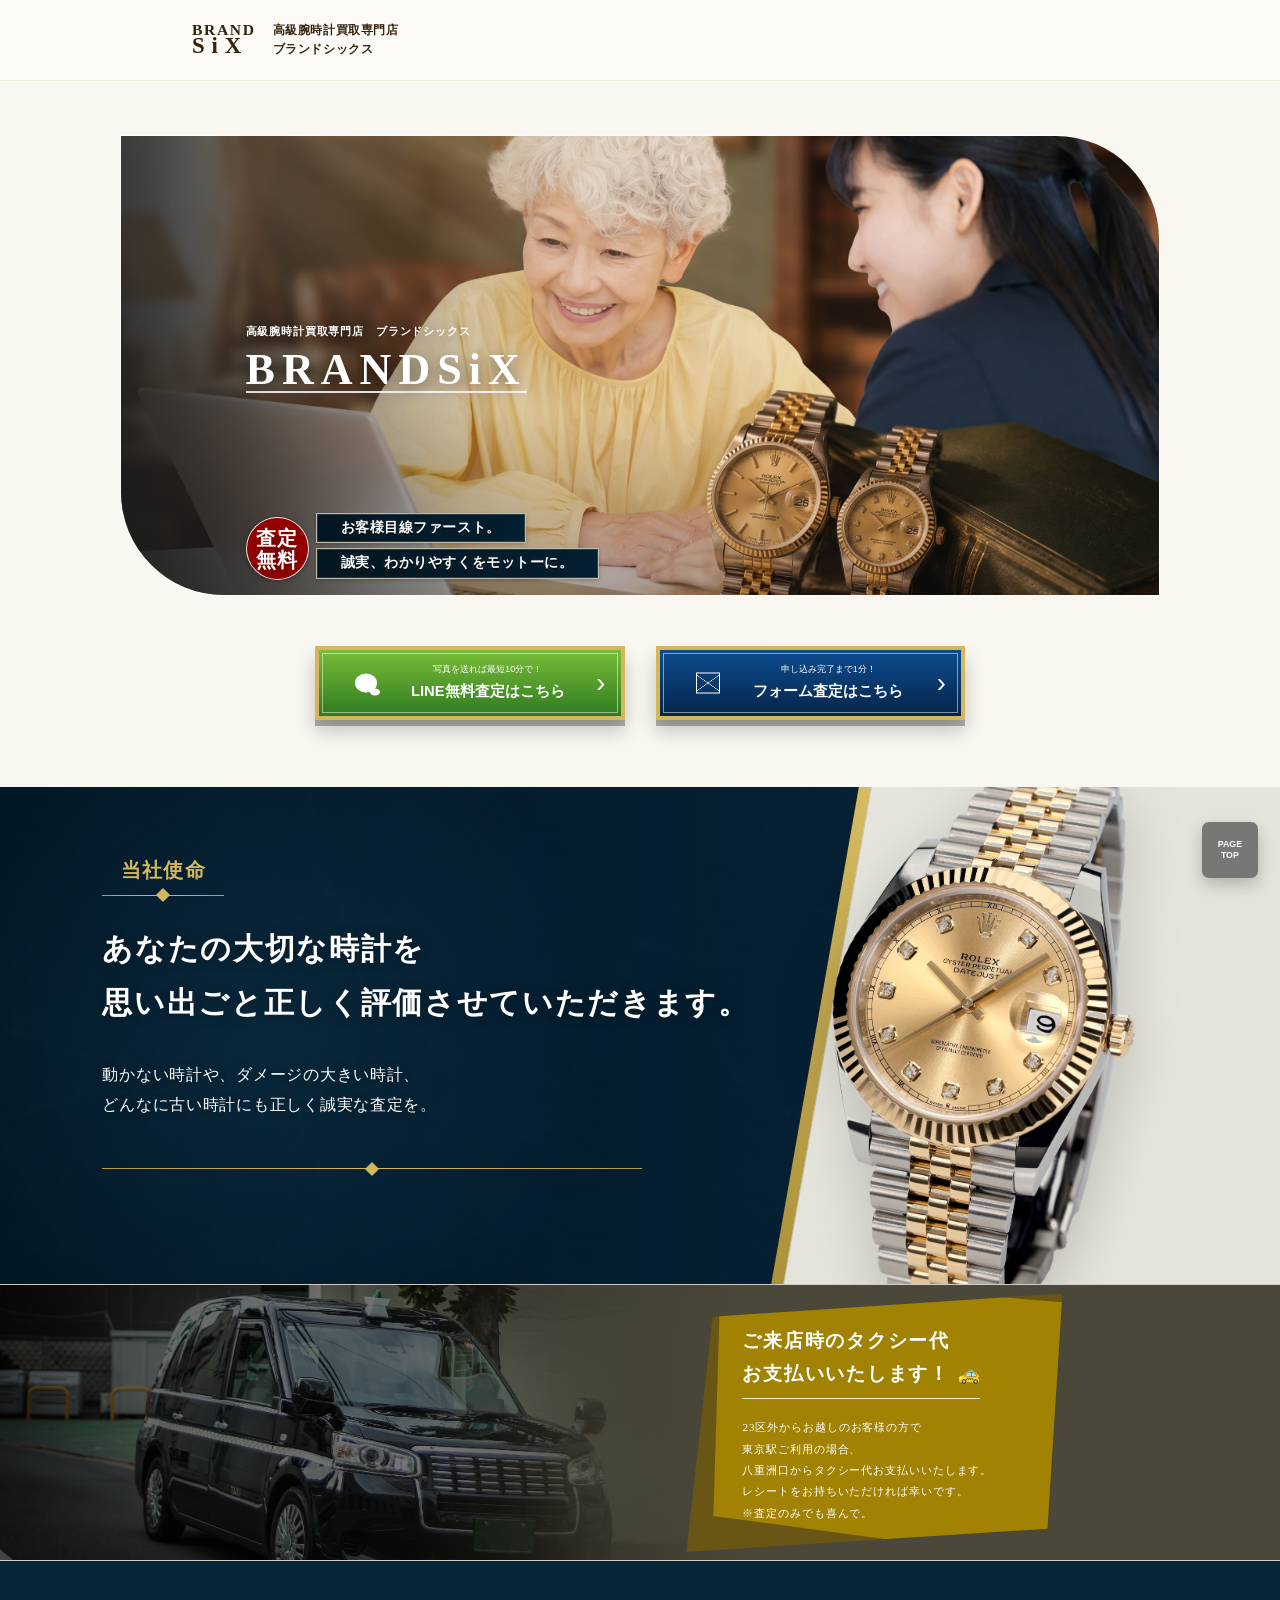
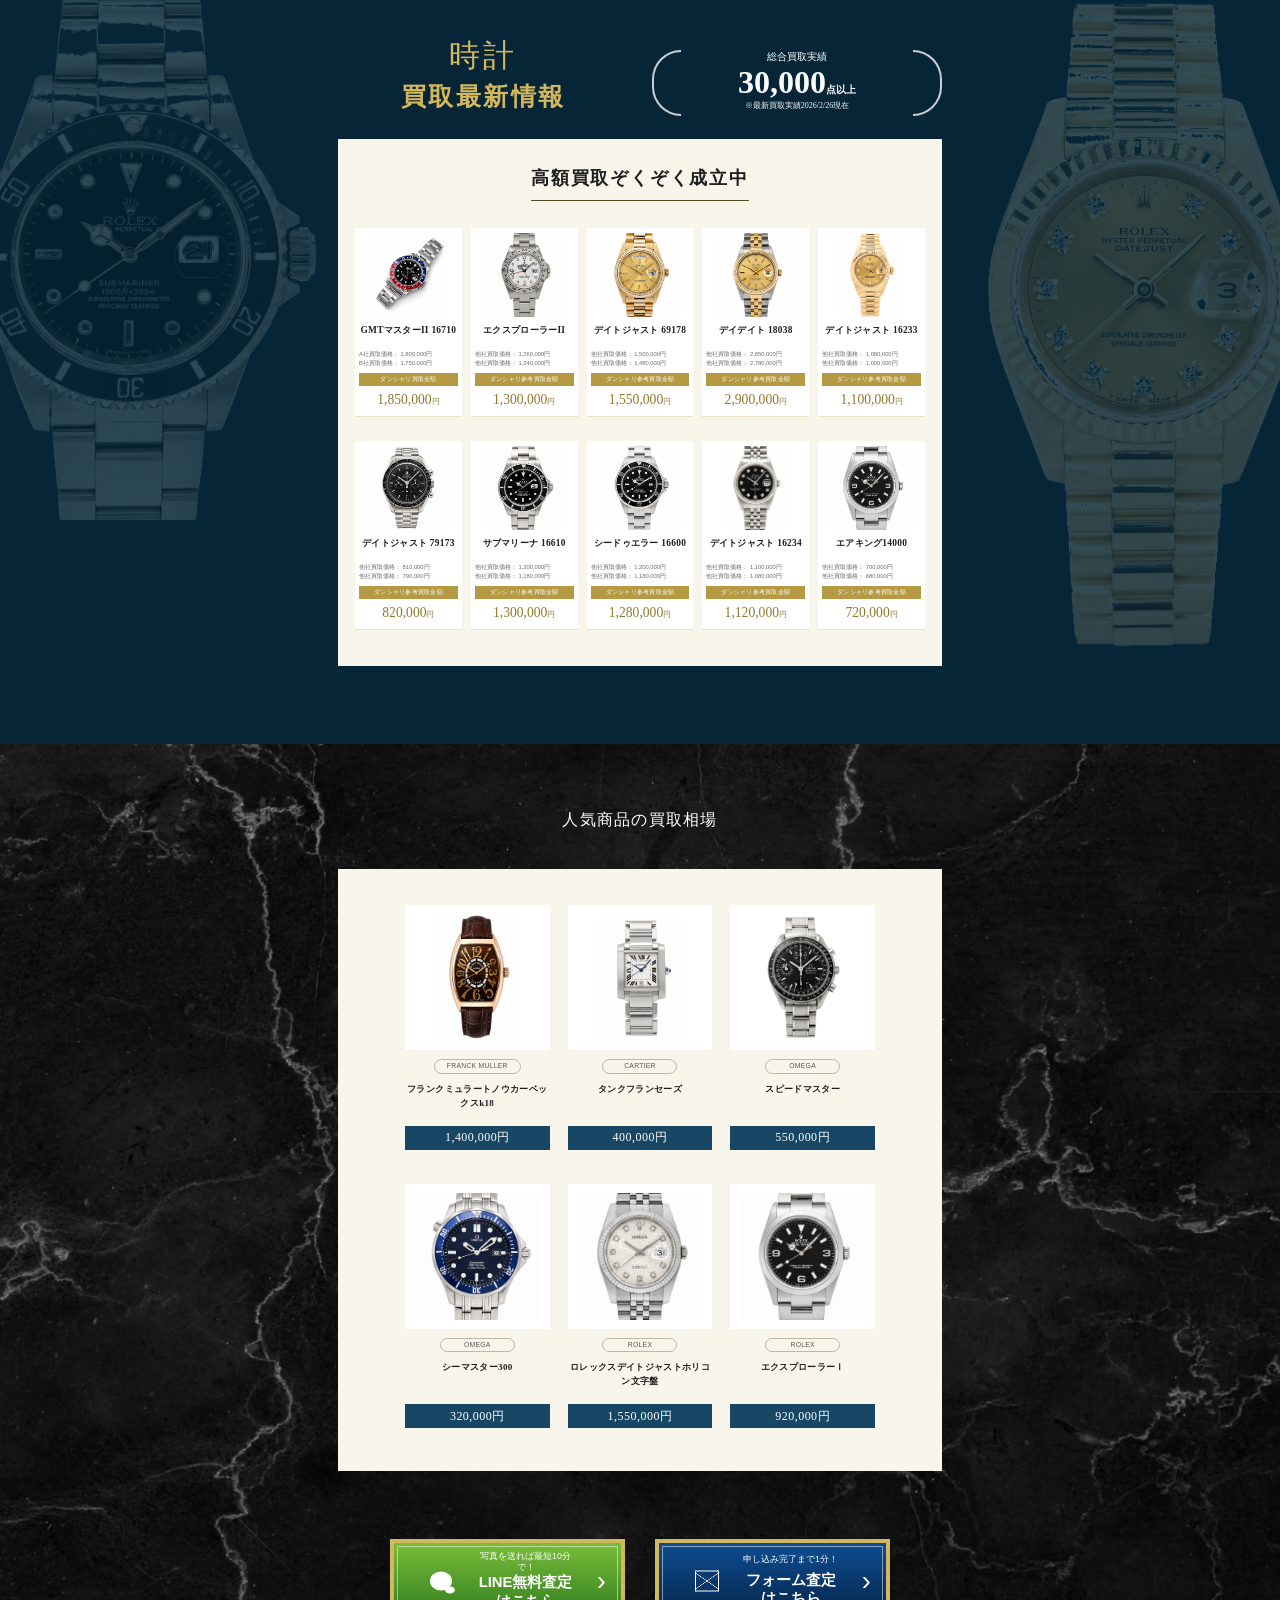
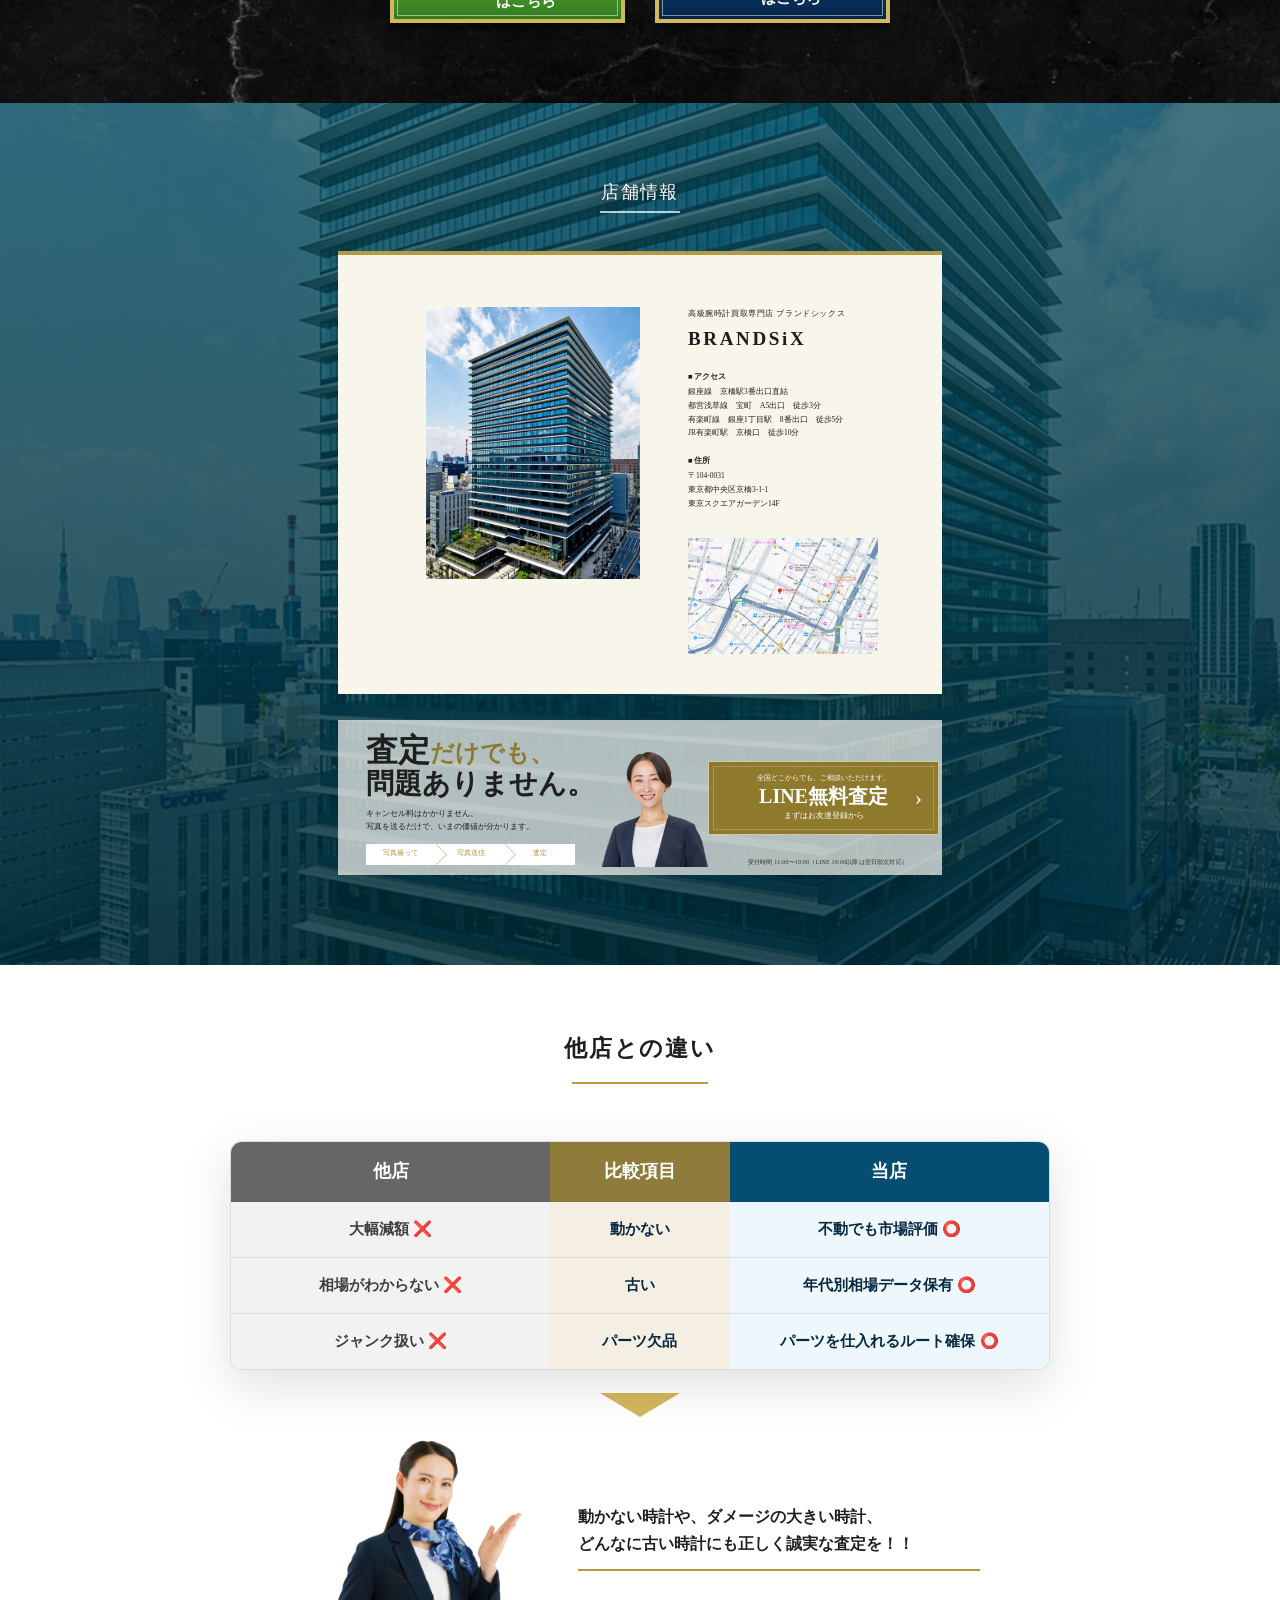
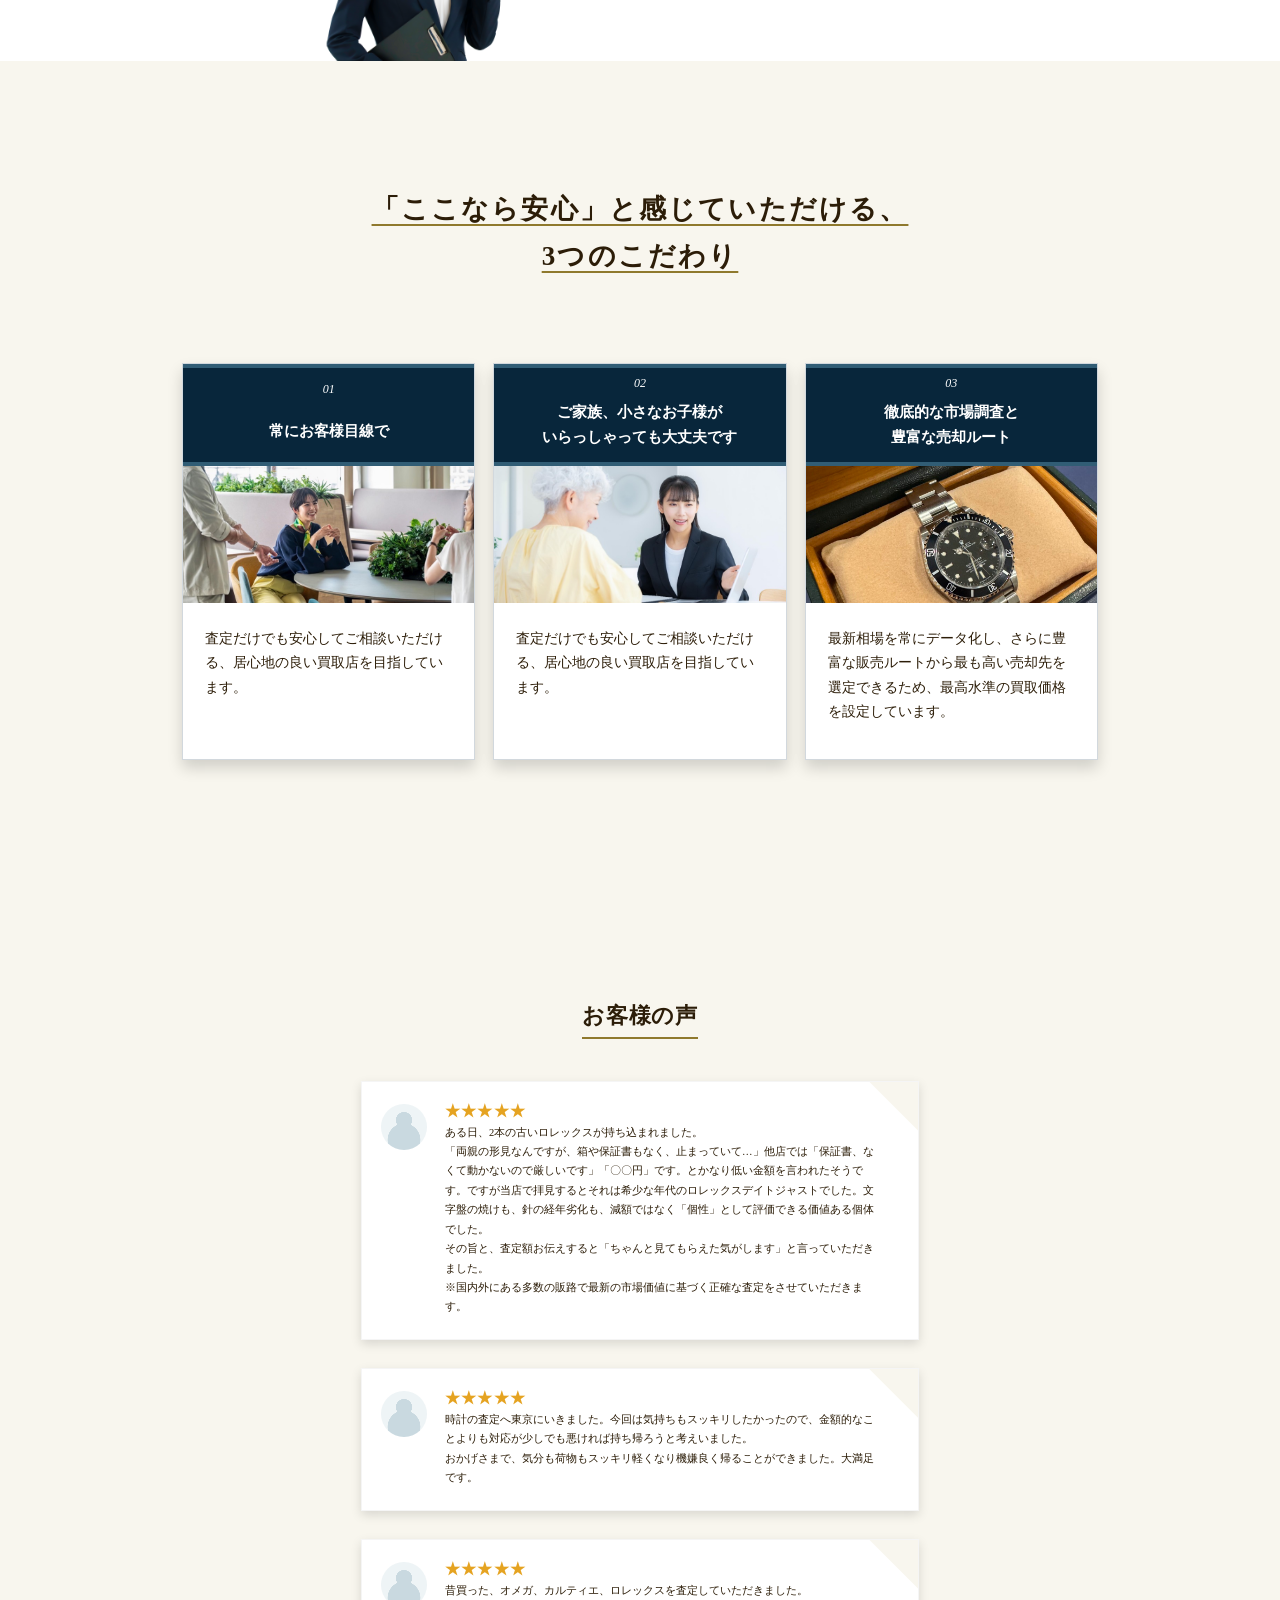
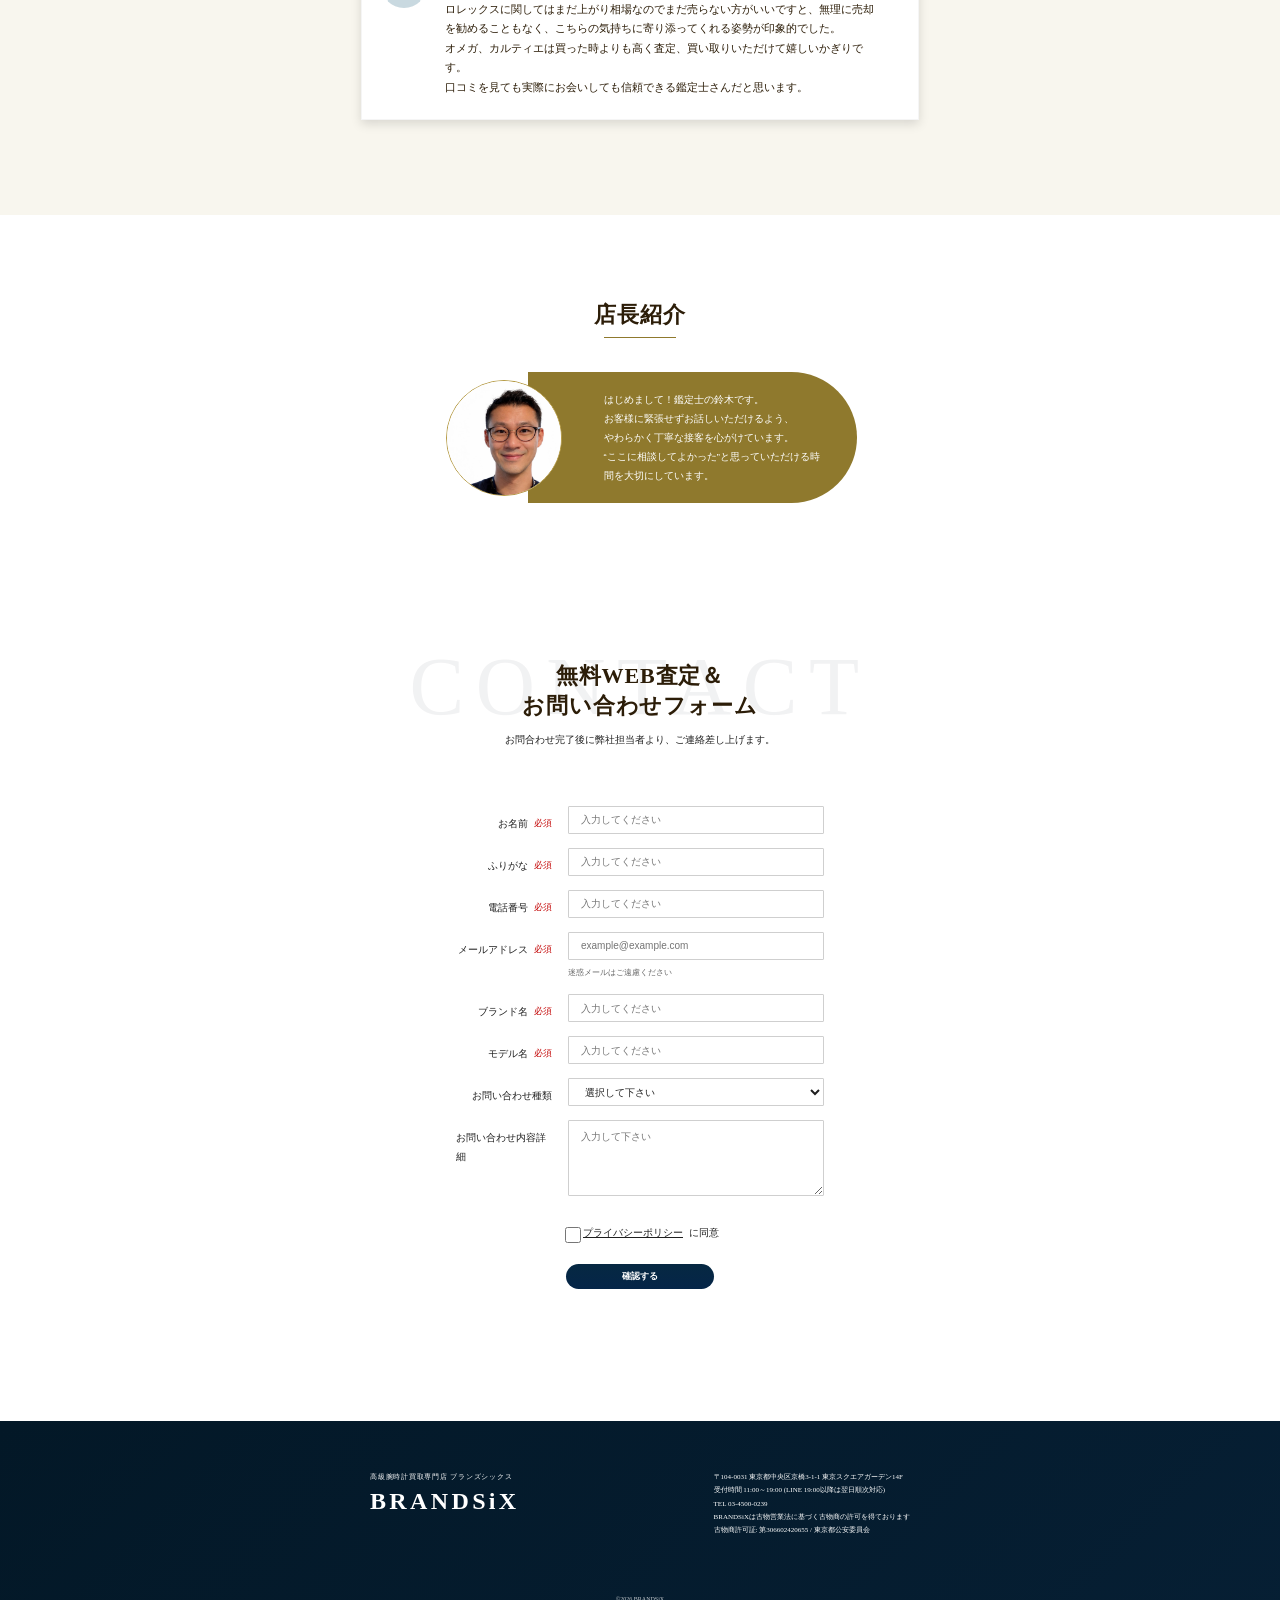
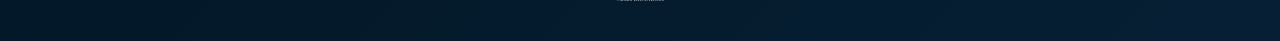
==== commit 9bda6f6f: "Update landing page layout" ====
--- a/site/index.html
+++ b/site/index.html
@@ -5,14 +5,17 @@
     <meta name="viewport" content="width=device-width, initial-scale=1">
     <title>BRANDSiX | 高級腕時計買取専門店</title>
     <meta name="description" content="BRANDSiXは東京・京橋の高級腕時計買取専門店です。ロレックス、オメガ、カルティエなどを誠実に査定します。">
-    <link rel="stylesheet" href="./styles.css?v=20260615-03">
+    <link rel="stylesheet" href="./styles.css?v=20260705-01">
   </head>
   <body>
     <header class="site-header">
       <div class="header-inner">
         <a class="brand-logo" href="#top" aria-label="BRANDSiX">
-          <span class="brand-kicker">高級腕時計買取専門店</span>
-          <strong>BRANDSiX</strong>
+          <span class="brand-mark" aria-hidden="true"><span>BRAND</span><span>SiX</span></span>
+          <span class="brand-copy">
+            <span>高級腕時計買取専門店</span>
+            <span>ブランドシックス</span>
+          </span>
         </a>
         <nav class="site-nav" aria-label="ページ内リンク">
           <a href="#strength">当店の強み</a>
@@ -33,12 +36,23 @@
             <p>高級腕時計買取専門店　ブランドシックス</p>
             <h1>BRANDSiX</h1>
             <div class="copy-ribbon">
+              <span class="free-badge">査定<br>無料</span>
               <div>
                 <strong>お客様目線ファースト。</strong>
                 <strong>誠実、わかりやすくをモットーに。</strong>
               </div>
             </div>
           </div>
+        </div>
+        <div class="cta-pair" aria-label="無料査定方法">
+          <a class="cta cta-line" href="https://line.me/ti/p/8QCGM5w3KN" target="_blank" rel="noopener">
+            <small>写真を送れば最短10分で！</small>
+            <strong>LINE無料査定はこちら</strong>
+          </a>
+          <a class="cta cta-form" href="#contact">
+            <small>申し込み完了まで1分！</small>
+            <strong>フォーム査定はこちら</strong>
+          </a>
         </div>
       </section>
 
@@ -58,8 +72,7 @@
         <img src="../images/6a2a6cad4ad84fe43d4b8d017589b3fb.png" alt="黒いタクシー">
         <div class="taxi-panel">
           <h2>ご来店時のタクシー代<br>お支払いいたします！</h2>
-          <p>23区外からお越しのお客様の方で東京駅ご利用の場合、八重洲口からタクシー代お支払いいたします。レシートをお持ちいただければ幸いです。※査定のみでも喜んで。</p>
-          <a href="#contact">詳しくはこちら</a>
+          <p>23区外からお越しのお客様の方で<br>東京駅ご利用の場合、<br>八重洲口からタクシー代お支払いいたします。<br>レシートをお持ちいただければ幸いです。<br>※査定のみでも喜んで。</p>
         </div>
       </section>
 
@@ -80,16 +93,16 @@
         <div class="results-board">
           <p class="board-title">高額買取ぞくぞく成立中</p>
           <div class="results-grid">
-            <article><img src="../images/0019c6cde6c2bb4e78f0e21c76d7b383.jpg" alt="GMTマスターII 16710"><h3>GMTマスターII 16710</h3><small>2002年 K番</small><strong>1,850,000<span>円</span></strong></article>
-            <article><img src="../images/238a733ff326d67ca31fe04338a123ff.jpg" alt="カルティエ タンクフランセーズ"><h3>タンクフランセーズ</h3><small>カルティエ</small><strong>400,000<span>円</span></strong></article>
-            <article><img src="../images/875790c1927750bb0f1b5bf33b6f8490.jpg" alt="デイデイト 18038"><h3>デイデイト 18038</h3><small>他社買取価格：2,850,000円</small><strong>2,900,000<span>円</span></strong></article>
-            <article><img src="../images/ed3bcad295362e54029b0c42329c7c7a.jpg" alt="デェイトジャスト 69178"><h3>デェイトジャスト 69178</h3><small>他社買取価格：1,500,000円</small><strong>1,550,000<span>円</span></strong></article>
-            <article><img src="../images/e54482d72175cadaabc0e58d7bb85202.jpg" alt="デェイトジャスト 16234"><h3>デェイトジャスト 16234</h3><small>他社買取価格：1,080,000円</small><strong>1,120,000<span>円</span></strong></article>
-            <article><img src="../images/b4483fbd33320bf750e5a5c474a8ec3f.jpg" alt="サブマリーナ 16610"><h3>サブマリーナ 16610</h3><small>ロレックス</small><strong>1,300,000<span>円</span></strong></article>
-            <article><img src="../images/c3289e2856573bd42e70fd6a3a4d8de1.jpg" alt="エアキング14000"><h3>エアキング14000</h3><small>ロレックス</small><strong>720,000<span>円</span></strong></article>
-            <article><img src="../images/a81c70ece9b528392dcd117740c2287e.png" alt="オメガ スピードマスター"><h3>スピードマスター</h3><small>オメガ</small><strong>550,000<span>円</span></strong></article>
-            <article><img src="../images/69ee2bcf5598cfd5851bb9ab6410db9d.jpg" alt="シードゥエラー 16600"><h3>シードゥエラー 16600</h3><small>A社買取価格：1,800,000円</small><strong>1,280,000<span>円</span></strong></article>
-            <article><img src="../images/0b5d1a7dc1aff4c41a14e4e77fd1151f.png" alt="デェイトジャスト 79173"><h3>デェイトジャスト 79173</h3><small>他社買取価格：810,000円</small><strong>820,000<span>円</span></strong></article>
+            <article><img src="../images/0019c6cde6c2bb4e78f0e21c76d7b383.jpg" alt="GMTマスターII 16710"><h3>GMTマスターII 16710</h3><p>A社買取価格： 1,800,000円<br>B社買取価格： 1,750,000円</p><small>ダンシャリ買取金額</small><strong>1,850,000<span>円</span></strong></article>
+            <article><img src="../images/3d5de371ae59e96db514baba44ea71b6.jpg" alt="エクスプローラーII"><h3>エクスプローラーII</h3><p>他社買取価格： 1,260,000円<br>他社買取価格： 1,240,000円</p><small>ダンシャリ参考買取金額</small><strong>1,300,000<span>円</span></strong></article>
+            <article><img src="../images/ed3bcad295362e54029b0c42329c7c7a.jpg" alt="デイトジャスト 69178"><h3>デイトジャスト 69178</h3><p>他社買取価格： 1,500,000円<br>他社買取価格： 1,480,000円</p><small>ダンシャリ参考買取金額</small><strong>1,550,000<span>円</span></strong></article>
+            <article><img src="../images/875790c1927750bb0f1b5bf33b6f8490.jpg" alt="デイデイト 18038"><h3>デイデイト 18038</h3><p>他社買取価格： 2,850,000円<br>他社買取価格： 2,780,000円</p><small>ダンシャリ参考買取金額</small><strong>2,900,000<span>円</span></strong></article>
+            <article><img src="../images/e54482d72175cadaabc0e58d7bb85202.jpg" alt="デイトジャスト 16233"><h3>デイトジャスト 16233</h3><p>他社買取価格： 1,080,000円<br>他社買取価格： 1,000,000円</p><small>ダンシャリ参考買取金額</small><strong>1,100,000<span>円</span></strong></article>
+            <article><img src="../images/0b5d1a7dc1aff4c41a14e4e77fd1151f.png" alt="デイトジャスト 79173"><h3>デイトジャスト 79173</h3><p>他社買取価格： 810,000円<br>他社買取価格： 790,000円</p><small>ダンシャリ参考買取金額</small><strong>820,000<span>円</span></strong></article>
+            <article><img src="../images/b4483fbd33320bf750e5a5c474a8ec3f.jpg" alt="サブマリーナ 16610"><h3>サブマリーナ 16610</h3><p>他社買取価格： 1,200,000円<br>他社買取価格： 1,180,000円</p><small>ダンシャリ参考買取金額</small><strong>1,300,000<span>円</span></strong></article>
+            <article><img src="../images/69ee2bcf5598cfd5851bb9ab6410db9d.jpg" alt="シードゥエラー 16600"><h3>シードゥエラー 16600</h3><p>他社買取価格： 1,200,000円<br>他社買取価格： 1,180,000円</p><small>ダンシャリ参考買取金額</small><strong>1,280,000<span>円</span></strong></article>
+            <article><img src="../images/d262fed6e5d5217ad56c6cf3c63dc7a8.jpg" alt="デイトジャスト 16234"><h3>デイトジャスト 16234</h3><p>他社買取価格： 1,100,000円<br>他社買取価格： 1,080,000円</p><small>ダンシャリ参考買取金額</small><strong>1,120,000<span>円</span></strong></article>
+            <article><img src="../images/c3289e2856573bd42e70fd6a3a4d8de1.jpg" alt="エアキング14000"><h3>エアキング14000</h3><p>他社買取価格： 700,000円<br>他社買取価格： 680,000円</p><small>ダンシャリ参考買取金額</small><strong>720,000<span>円</span></strong></article>
           </div>
         </div>
       </section>
@@ -104,9 +117,19 @@
             <article><img src="../images/238a733ff326d67ca31fe04338a123ff.jpg" alt="カルティエ"><small>CARTIER</small><h3>タンクフランセーズ</h3><strong>400,000円</strong></article>
             <article><img src="../images/a81c70ece9b528392dcd117740c2287e.png" alt="オメガ"><small>OMEGA</small><h3>スピードマスター</h3><strong>550,000円</strong></article>
             <article><img src="../images/7bf7302aa123dfc08b73a79e28a78f1b.jpg" alt="オメガ シーマスター300"><small>OMEGA</small><h3>シーマスター300</h3><strong>320,000円</strong></article>
-            <article><img src="../images/e54482d72175cadaabc0e58d7bb85202.jpg" alt="ロレックス デイトジャスト"><small>ROLEX</small><h3>ロレックスデイトジャストホリコン文字盤</h3><strong>1,120,000円</strong></article>
-            <article><img src="../images/69ee2bcf5598cfd5851bb9ab6410db9d.jpg" alt="エクスプローラーⅠ"><small>ROLEX</small><h3>エクスプローラーⅠ</h3><strong>920,000円</strong></article>
-          </div>
+            <article><img src="../images/1bf0fb0ed08ee36a841194d47ed6f1c5.jpg" alt="ロレックス デイトジャスト ホリコン文字盤"><small>ROLEX</small><h3>ロレックスデイトジャストホリコン文字盤</h3><strong>1,550,000円</strong></article>
+            <article><img src="../images/c3289e2856573bd42e70fd6a3a4d8de1.jpg" alt="エクスプローラーⅠ"><small>ROLEX</small><h3>エクスプローラーⅠ</h3><strong>920,000円</strong></article>
+          </div>
+        </div>
+        <div class="cta-pair market-ctas" aria-label="無料査定方法">
+          <a class="cta cta-line" href="https://line.me/ti/p/8QCGM5w3KN" target="_blank" rel="noopener">
+            <small>写真を送れば最短10分で！</small>
+            <strong>LINE無料査定はこちら</strong>
+          </a>
+          <a class="cta cta-form" href="#contact">
+            <small>申し込み完了まで1分！</small>
+            <strong>フォーム査定はこちら</strong>
+          </a>
         </div>
       </section>
 
@@ -122,12 +145,9 @@
               <strong class="store-logo">BRANDSiX</strong>
               <dl>
                 <dt>■ アクセス</dt>
+                <dd>銀座線　京橋駅3番出口直結<br>都営浅草線　宝町　A5出口　徒歩3分<br>有楽町線　銀座1丁目駅　8番出口　徒歩5分<br>JR有楽町駅　京橋口　徒歩10分</dd>
+                <dt>■ 住所</dt>
                 <dd>〒104-0031<br>東京都中央区京橋3-1-1<br>東京スクエアガーデン14F</dd>
-              <dd>銀座線 京橋駅3番出口直結<br>都営浅草線 宝町 A5出口 徒歩3分<br>有楽町線 銀座1丁目駅 8番出口 徒歩5分<br>JR有楽町駅 京橋口 徒歩10分</dd>
-              <dt>■ 営業時間</dt>
-              <dd>10:00〜19:00（年中無休）</dd>
-              <dt>■ 店舗への電話はこちらから</dt>
-              <dd><a href="tel:0345000239">03-4500-0239</a></dd>
             </dl>
             <a class="map-image-link" href="https://maps.app.goo.gl/fFSfzwXezVBr6FrN7?g_st=il" target="_blank" rel="noopener">
               <img class="map-image" src="../images/df5ce4573d5854aa1e917ae40e5428b1.png" alt="店舗周辺地図">
@@ -138,14 +158,20 @@
         <div class="access-cta-card">
           <div class="access-cta-copy">
             <h3><span class="emphasis">査定</span><span class="normal">だけでも、</span><br>問題ありません。</h3>
-            <p>査定だけでも安心してご相談いただける、<br>居心地の良い買取店を目指しています。</p>
-            <a href="#strength">詳しくはこちら</a>
+            <p>キャンセル料はかかりません。<br>写真を送るだけで、いまの価値が分かります。</p>
+            <div class="access-flow" aria-label="査定の流れ">
+              <span>写真撮って</span>
+              <span>写真送信</span>
+              <span>査定</span>
+            </div>
           </div>
           <img src="../images/118d13b3b67934923fea0b4e6bda6301.png" alt="スタッフ">
           <a class="access-line-box" href="https://line.me/ti/p/8QCGM5w3KN" target="_blank" rel="noopener">
-            <small>検査はスマホで簡単24時間受付中</small>
-            <strong>LINE査定はこちら</strong>
-          </a>
+            <small>全国どこからでも、ご相談いただけます。</small>
+            <strong>LINE無料査定</strong>
+            <em>まずはお友達登録から</em>
+          </a>
+          <p class="access-line-note">受付時間 11:00〜19:00（LINE 19:00以降は翌日順次対応）</p>
         </div>
       </section>
 
@@ -163,19 +189,19 @@
           </thead>
           <tbody>
             <tr>
-              <td><span class="compare-text">大幅減額</span><span class="compare-mark compare-no">×</span></td>
-              <th>査定基準</th>
-              <td><span class="compare-text">不動でも市場評価</span><span class="compare-mark compare-yes">○</span></td>
+              <td><span class="compare-text">大幅減額 ❌</span></td>
+              <th>動かない</th>
+              <td><span class="compare-text">不動でも市場評価 ⭕️</span></td>
             </tr>
             <tr>
-              <td><span class="compare-text">ジャンク扱い</span><span class="compare-mark compare-no">×</span></td>
-              <th>データ</th>
-              <td><span class="compare-text">年代別相場データ保有</span><span class="compare-mark compare-yes">○</span></td>
+              <td><span class="compare-text">相場がわからない ❌</span></td>
+              <th>古い</th>
+              <td><span class="compare-text">年代別相場データ保有 ⭕️</span></td>
             </tr>
             <tr>
-              <td><span class="compare-text">相場がわからない</span><span class="compare-mark compare-no">×</span></td>
-              <th>パーツ調達</th>
-              <td><span class="compare-text">パーツを仕入れるルート確保</span><span class="compare-mark compare-yes">○</span></td>
+              <td><span class="compare-text">ジャンク扱い ❌</span></td>
+              <th>パーツ欠品</th>
+              <td><span class="compare-text">パーツを仕入れるルート確保 ⭕️</span></td>
             </tr>
           </tbody>
         </table>
@@ -193,9 +219,9 @@
           <h2>「ここなら安心」と感じていただける、<br>3つのこだわり</h2>
         </div>
         <div class="commitment-grid">
-          <article><span class="commitment-number">01</span><h3>常にお客様目線で</h3><span class="commitment-image"><img src="../images/d3e134139ae99d8c663d614ab190bc24.jpg" alt=""></span><p>査定だけでも安心してご相談いただける、居心地の良い買取店を目指しています。</p></article>
-          <article><span class="commitment-number">02</span><h3>ご家族、小さなお子様が<br>いらってしゃっても大丈夫です</h3><span class="commitment-image"><img src="../images/1a425adca8248b1da5d451ce5fb15370.jpg" alt=""></span><p>キャンセル料はかかりません。写真を送るだけで、いまの価値が分かります。</p></article>
-          <article><span class="commitment-number">03</span><h3>徹底的な市場調査と<br>豊富な売却ルート</h3><span class="commitment-image"><img src="../images/3af51ba4d3f0c24b0bcbe4f1d4ce3b5c.jpg" alt=""></span><p>最新相場を常にデータ化し、さらに豊富な販売ルートから最も高い売却先を選定できるため、最高水準の買取価格を設定しています。</p></article>
+          <article><h3><span class="commitment-number">01</span>常にお客様目線で</h3><span class="commitment-image"><img src="../images/d3e134139ae99d8c663d614ab190bc24.jpg" alt=""></span><p>査定だけでも安心してご相談いただける、居心地の良い買取店を目指しています。</p></article>
+          <article><h3><span class="commitment-number">02</span>ご家族、小さなお子様が<br>いらっしゃっても大丈夫です</h3><span class="commitment-image"><img src="../images/1a425adca8248b1da5d451ce5fb15370.jpg" alt=""></span><p>査定だけでも安心してご相談いただける、居心地の良い買取店を目指しています。</p></article>
+          <article><h3><span class="commitment-number">03</span>徹底的な市場調査と<br>豊富な売却ルート</h3><span class="commitment-image"><img src="../images/3af51ba4d3f0c24b0bcbe4f1d4ce3b5c.jpg" alt=""></span><p>最新相場を常にデータ化し、さらに豊富な販売ルートから最も高い売却先を選定できるため、最高水準の買取価格を設定しています。</p></article>
         </div>
       </section>
 
@@ -215,9 +241,9 @@
           <h2>店長紹介</h2>
         </div>
         <div class="manager-card">
-          <span class="manager-photo"><img src="../images/f7ec08efb652332e94d578e74f94f694.jpg" alt="鑑定士 柏木"></span>
+          <span class="manager-photo"><img src="../images/f7ec08efb652332e94d578e74f94f694.jpg" alt="鑑定士 鈴木"></span>
           <div>
-            <p>はじめまして！鑑定士の柏木です。<br>お客様に緊張せずお話しいただけるよう、<br>やわらかく丁寧な接客を心がけています。<br>“ここに相談してよかった”<br>と思っていただける時間を<br>大切にしています。</p>
+            <p>はじめまして！鑑定士の鈴木です。<br>お客様に緊張せずお話しいただけるよう、<br>やわらかく丁寧な接客を心がけています。<br>“ここに相談してよかった”と思っていただける時間を大切にしています。</p>
           </div>
         </div>
       </section>
@@ -238,7 +264,7 @@
           <label><span>お問い合わせ種類</span><select name="お問い合わせ種類"><option value="">選択して下さい</option><option>査定</option><option>宅配買取 着払いOK</option><option>店舗への電話はこちらから</option><option>その他</option></select></label>
           <label><span>お問い合わせ内容詳細</span><textarea name="お問い合わせ内容詳細" placeholder="入力して下さい"></textarea></label>
           <label class="agree"><input name="プライバシーポリシー同意" type="checkbox" required><span><a href="./privacy.html" target="_blank">プライバシーポリシー</a>に同意</span></label>
-          <button type="submit">送信する</button>
+          <button type="submit">確認する</button>
         </form>
       </section>
     </main>
--- a/site/styles.css
+++ b/site/styles.css
@@ -52,6 +52,7 @@
 .site-header {
   background: var(--paper-light);
   border-bottom: 1px solid rgba(183, 154, 59, 0.16);
+  box-shadow: 0 1.7px 5.1px rgba(0, 0, 0, 0.12);
 }
 
 .header-inner {
@@ -60,36 +61,56 @@
   margin: 0 auto;
   display: flex;
   align-items: center;
-  justify-content: space-between;
+  justify-content: flex-start;
   gap: 30.6px;
 }
 
 .brand-logo {
-  display: grid;
-  gap: 1.7px;
+  display: inline-flex;
+  align-items: center;
+  gap: 17px;
   text-decoration: none;
-  color: var(--ink);
-}
-
-.brand-kicker {
-  font-size: 10.4px;
-  letter-spacing: 0.16em;
-}
-
-.brand-logo strong,
+  color: #35230d;
+}
+
+.brand-mark {
+  display: grid;
+  gap: 1px;
+  font-family: Georgia, "Times New Roman", serif;
+  font-weight: 900;
+  line-height: 0.82;
+  letter-spacing: 0.12em;
+  text-transform: uppercase;
+}
+
+.brand-mark span:first-child {
+  font-size: 15.6px;
+}
+
+.brand-mark span:last-child {
+  font-size: 22.8px;
+  letter-spacing: 0.3em;
+  text-transform: none;
+}
+
+.brand-copy {
+  display: grid;
+  gap: 2px;
+  font-family: var(--sans);
+  font-size: 11.9px;
+  font-weight: 700;
+  line-height: 1.45;
+  letter-spacing: 0.05em;
+}
+
 .footer-logo strong,
 .store-logo {
   font-family: Georgia, "Times New Roman", serif;
   letter-spacing: 0.14em;
 }
 
-.brand-logo strong {
-  font-size: 29.6px;
-  line-height: 1;
-}
-
 .site-nav {
-  display: flex;
+  display: none;
   align-items: center;
   gap: 28.9px;
   font-family: var(--sans);
@@ -116,18 +137,18 @@
 }
 
 .hero {
-  padding: 57.8px 15.3px 78.2px;
+  padding: 54.4px 15.3px 66.3px;
 }
 
 .hero-visual {
   position: relative;
-  width: min(924.8px, 94vw);
-  height: clamp(346.8px, 33vw, 419.1px);
+  width: min(1040px, 84vw);
+  height: clamp(377px, 36vw, 495px);
   margin: 0 auto;
   overflow: hidden;
   border: 1px solid rgba(255, 255, 255, 0.7);
-  border-radius: 0 78.2px 0 78.2px;
-  box-shadow: 0 23.8px 52.7px rgba(20, 13, 4, 0.28);
+  border-radius: 0 104px 0 104px;
+  box-shadow: none;
 }
 
 .hero-photo {
@@ -142,14 +163,14 @@
   position: absolute;
   inset: 0;
   background:
-    linear-gradient(90deg, rgba(0, 0, 0, 0.7), rgba(0, 0, 0, 0.3) 36%, rgba(0, 0, 0, 0.02) 66%),
+    linear-gradient(90deg, rgba(0, 0, 0, 0.34), rgba(0, 0, 0, 0.1) 35%, rgba(0, 0, 0, 0) 66%),
     linear-gradient(0deg, rgba(0, 0, 0, 0.22), transparent 40%);
 }
 
 .hero-copy {
   position: absolute;
-  left: 8%;
-  bottom: 12%;
+  left: 12%;
+  bottom: 3.5%;
   color: #fff;
   text-shadow: 0 2.6px 15.3px rgba(0, 0, 0, 0.5);
 }
@@ -181,8 +202,8 @@
 
 .copy-ribbon {
   position: relative;
-  margin-top: 23.8px;
-  padding-left: 0;
+  margin-top: 120px;
+  padding-left: 70px;
 }
 
 .copy-ribbon div {
@@ -215,20 +236,43 @@
   min-width: 207px;
 }
 
+.free-badge {
+  position: absolute;
+  left: 0;
+  bottom: -1px;
+  z-index: 2;
+  display: grid;
+  place-items: center;
+  width: 63px;
+  height: 63px;
+  border: 1.7px solid rgba(255, 255, 255, 0.9);
+  border-radius: 50%;
+  background: var(--red);
+  color: #fff;
+  text-align: center;
+  font: 800 20.4px/1.08 var(--serif);
+  letter-spacing: 0.04em;
+  filter: drop-shadow(0 1.7px 2.6px rgba(0, 0, 0, 0.3));
+}
+
+.free-badge::before {
+  content: none;
+}
+
 .cta-pair {
-  width: min(841.5px, calc(100% - 27.2px));
-  margin: 44.2px auto 0;
+  width: min(650px, calc(100% - 27.2px));
+  margin: 50.2px auto 0;
   display: grid;
   grid-template-columns: 1fr 1fr;
-  gap: 40.8px;
+  gap: 31px;
 }
 
 .cta {
   position: relative;
-  min-height: 79.9px;
+  min-height: 74px;
   display: grid;
   place-items: center;
-  padding: 10.2px 45.9px 11.9px;
+  padding: 10.2px 46px 11.9px 82px;
   border: 4.3px solid var(--gold-light);
   outline: 1.7px solid rgba(255, 255, 255, 0.5);
   outline-offset: -8.5px;
@@ -240,11 +284,26 @@
 }
 
 .cta::before {
+  content: "";
   position: absolute;
-  left: 27.2px;
+  left: 36px;
   top: 50%;
+  width: 22px;
+  height: 19px;
   transform: translateY(-50%);
-  font-size: 20.8px;
+}
+
+.cta-line::before {
+  border-radius: 50%;
+  background: #fff;
+  box-shadow: 9px 9px 0 -6px #fff;
+}
+
+.cta-form::before {
+  border: 1.7px solid #fff;
+  background:
+    linear-gradient(35deg, transparent 48%, #fff 50%, transparent 52%),
+    linear-gradient(145deg, transparent 48%, #fff 50%, transparent 52%);
 }
 
 .cta::after {
@@ -267,15 +326,16 @@
 .cta small,
 .cta strong {
   display: block;
+  width: 100%;
 }
 
 .cta small {
-  font-size: 10px;
+  font-size: 8.8px;
   line-height: 1.25;
 }
 
 .cta strong {
-  font-size: 18px;
+  font-size: 14.8px;
   line-height: 1.25;
   font-weight: 900;
 }
@@ -390,7 +450,7 @@
 .mission-message h2 {
   max-width: 760px;
   margin: 0;
-  font-size: clamp(28px, 2.62vw, 46px);
+  font-size: clamp(25.2px, 2.36vw, 41.4px);
   line-height: 1.76;
   font-weight: 700;
   letter-spacing: 0.055em;
@@ -434,26 +494,26 @@
 
 .taxi-section {
   position: relative;
-  min-height: clamp(425px, 45vw, 552.5px);
+  min-height: clamp(245px, 21.6vw, 305px);
   display: grid;
   align-items: center;
   overflow: hidden;
-  border-top: 1.7px solid rgba(255, 255, 255, 0.9);
-  border-bottom: 1.7px solid rgba(255, 255, 255, 0.9);
-  background: #161611;
+  border-top: 1px solid rgba(255, 255, 255, 0.72);
+  border-bottom: 1px solid rgba(255, 255, 255, 0.72);
+  background: #4b4839;
 }
 
 .taxi-section > img {
   position: absolute;
   top: 0;
   bottom: 0;
-  left: -10%;
-  width: 85%;
+  left: 0;
+  width: 64%;
   height: 100%;
   max-width: none;
   object-fit: cover;
   object-position: left center;
-  filter: brightness(0.86) contrast(1.06) saturate(0.96);
+  filter: brightness(0.64) contrast(1.02) saturate(0.8);
 }
 
 .taxi-section::after {
@@ -461,106 +521,95 @@
   position: absolute;
   inset: 0;
   background:
-    linear-gradient(90deg, rgba(0, 0, 0, 0.2) 0%, rgba(0, 0, 0, 0.08) 32%, rgba(52, 50, 38, 0.62) 56%, rgba(52, 50, 38, 0.96) 100%),
-    linear-gradient(90deg, transparent 0%, transparent 48%, rgba(52, 50, 38, 0.58) 68%, rgba(52, 50, 38, 0.92) 100%);
+    linear-gradient(90deg, rgba(0, 0, 0, 0.42) 0%, rgba(0, 0, 0, 0.18) 41%, rgba(75, 72, 57, 0.82) 58%, #4b4839 100%);
 }
 
 .taxi-panel {
   position: relative;
   z-index: 1;
-  width: min(491px, calc(100% - 40.8px));
-  min-height: 316.8px;
+  width: min(376px, calc(100% - 40.8px));
+  min-height: 176px;
   margin-left: auto;
-  margin-right: max(9.5vw, 52.7px);
-  padding: 52.3px 39.1px 32.3px 70px;
+  margin-right: max(17vw, 150px);
+  padding: 31px 42px 28px 56px;
   color: #fff;
-  background: rgba(104, 86, 23, 0.92);
-  clip-path: polygon(7% 7%, 100% 0, 95% 100%, 0 90%);
-  box-shadow: 0 15.3px 34px rgba(0, 0, 0, 0.22);
+  background: rgba(108, 88, 20, 0.94);
+  clip-path: polygon(7% 9%, 100% 0, 96% 91%, 0 100%);
+  box-shadow: none;
 }
 
 .taxi-panel::before {
   content: "";
   position: absolute;
-  inset: -20.4px -23.8px -17px 22.1px;
+  inset: -19px -13px -10px 27px;
   z-index: -1;
-  background: rgba(140, 111, 22, 0.9);
-  clip-path: polygon(8% 0, 100% 10%, 92% 100%, 0 86%);
+  background: rgba(169, 137, 0, 0.88);
+  clip-path: polygon(2% 0, 100% 10%, 94% 100%, 0 84%);
 }
 
 .taxi-panel h2 {
-  margin: 0 0 17px;
-  font-size: 20.8px;
-  line-height: 1.55;
-  letter-spacing: 0.03em;
+  width: fit-content;
+  margin: 0 0 18px;
+  padding-bottom: 8px;
+  border-bottom: 1px solid rgba(255, 255, 255, 0.86);
+  font-size: 19.4px;
+  line-height: 1.7;
+  letter-spacing: 0.09em;
+}
+
+.taxi-panel h2::after {
+  content: "🚕";
+  margin-left: 8px;
+  font-family: var(--sans);
+  font-size: 18px;
+  letter-spacing: 0;
 }
 
 .taxi-panel p {
-  margin: 0 0 25.5px;
-  font-size: 12.8px;
-  line-height: 1.85;
-}
-
-.taxi-panel a {
-  display: inline-flex;
-  align-items: center;
-  justify-content: flex-start;
-  min-width: 238px;
-  min-height: 45.9px;
-  border: 1.7px solid rgba(255, 255, 255, 0.9);
-  color: #fff;
-  text-decoration: none;
-  font-size: 13.6px;
-  letter-spacing: 0.1em;
-  padding-left: 35.7px;
-}
-
-.taxi-panel a::after {
-  content: "›";
-  margin-left: auto;
-  padding-left: 22.1px;
-  font-size: 22.4px;
-  line-height: 1;
+  margin: 0;
+  font-size: 11.2px;
+  line-height: 1.9;
+  letter-spacing: 0.08em;
 }
 
 .results-section {
   position: relative;
   overflow: hidden;
-  padding: 100.3px 15.3px 112.2px;
-  background: radial-gradient(circle at center, #0b3654, var(--navy-dark));
+  padding: 61px 15.3px 78px;
+  background: #062638;
   color: #fff;
 }
 
 .results-watch {
-  transform: translateY(-110px);
   position: absolute;
-  top: 0;
+  top: 39px;
   bottom: 0;
-  width: 618.5px;
-  opacity: 0.23;
+  width: 520px;
+  opacity: 0.18;
   background-size: contain;
   background-repeat: no-repeat;
-  background-position: center;
+  background-position: top center;
 }
 
 .left-watch {
-  left: -227.3px;
+  left: -125px;
   background-image: url("./watch-left-cutout.png");
 }
 
 .right-watch {
-  right: -235.8px;
+  right: -134px;
   background-image: url("./watch-right-cutout.png");
 }
 
 .results-heading {
   position: relative;
   z-index: 1;
-  width: min(765px, 100%);
-  margin: 0 auto 59.5px;
-  display: grid;
-  grid-template-columns: 1fr auto;
-  gap: 61.2px;
+  width: min(604px, 100%);
+  min-height: 117px;
+  margin: 0 auto;
+  display: grid;
+  grid-template-columns: 1fr 1fr;
+  gap: 24px;
   align-items: center;
 }
 
@@ -573,12 +622,12 @@
 }
 
 .results-heading p {
-  font-size: 43.2px;
+  font-size: 31px;
   line-height: 1.1;
 }
 
 .results-heading h2 {
-  font-size: 33.6px;
+  font-size: 25px;
 }
 
 .results-date {
@@ -591,12 +640,11 @@
 }
 
 .results-badge {
-
   position: relative;
   display: grid;
   justify-items: center;
   gap: 0px;
-  padding: 0 47.6px;
+  padding: 0 37px;
   text-align: center;
 }
 
@@ -604,10 +652,10 @@
 .results-badge::after {
   content: "";
   position: absolute;
-  top: 5.1px;
-  width: 34px;
-  height: 83.3px;
-  border: 2.6px solid rgba(255, 255, 255, 0.78);
+  top: 3px;
+  width: 27px;
+  height: 62px;
+  border: 2px solid rgba(255, 255, 255, 0.78);
   border-right: 0;
   border-radius: 849.2px 0 0 849.2px;
 }
@@ -624,42 +672,45 @@
 .results-badge small,
 .results-badge em {
   font-style: normal;
-  font-size: 11.2px;
+  font-size: 8px;
 }
 
 .results-badge strong {
   font-family: Georgia, serif;
-  font-size: 40px;
+  font-size: 32px;
   line-height: 1;
 }
 
 .results-badge span {
-  font-size: 16px;
+  font-size: 10px;
 }
 
 .results-board {
   position: relative;
   z-index: 1;
-  width: min(700.8px, 100%);
+  width: min(604px, 100%);
   margin: 0 auto;
-  padding: 3.8px 41.7px 23.1px;
-  background: #fbf8ee;
+  padding: 22px 17px 36px;
+  background: #f8f5eb;
   color: var(--ink);
-  box-shadow: 0 15.3px 44.2px rgba(0, 0, 0, 0.35);
+  box-shadow: none;
 }
 
 .board-title {
-  margin: 20 0 35.7px;
+  width: fit-content;
+  margin: 0 auto 27px;
+  padding-bottom: 4px;
+  border-bottom: 1px solid #5b4722;
   text-align: center;
-  font-size: 23.2px;
+  font-size: 18px;
   font-weight: 700;
-  letter-spacing: 0.12em;
+  letter-spacing: 0.1em;
 }
 
 .results-grid {
   display: grid;
   grid-template-columns: repeat(5, 1fr);
-  gap: 27.2px 18.7px;
+  gap: 24px 9px;
 }
 
 .results-grid article,
@@ -672,35 +723,52 @@
 
 .results-grid img {
   width: 100%;
-  aspect-ratio: 1 / 1;
+  height: 91px;
+  aspect-ratio: auto;
   object-fit: contain;
-  padding: 8.5px;
+  padding: 5px 7px 2px;
 }
 
 .results-grid h3 {
-  min-height: 37.4px;
-  margin: 8.5px 6.8px 8.5px;
-  font-size: 12px;
-  line-height: 1.42;
+  min-height: 20px;
+  margin: 5px 4px 6px;
+  font-size: 9.4px;
+  line-height: 1.35;
+  letter-spacing: 0.03em;
+}
+
+.results-grid p {
+  margin: 0 4px 5px;
+  color: #696969;
+  text-align: left;
+  font-family: var(--sans);
+  font-size: 5.8px;
+  line-height: 1.55;
+  letter-spacing: 0;
+  white-space: nowrap;
 }
 
 .results-grid small {
-  width: calc(100% - 17px);
-  margin: 0 auto 6.8px;
-  padding: 5.1px;
+  width: calc(100% - 8px);
+  margin: 0 auto 6px;
+  padding: 3px 2px;
   background: var(--gold);
   color: #fff;
-  font-size: 9.6px;
+  font-size: 6.3px;
+  line-height: 1.1;
+  letter-spacing: 0.04em;
 }
 
 .results-grid strong {
   margin-top: auto;
   color: var(--gold-dark);
-  font: 800 15.6px/1.2 Georgia, serif;
+  padding-bottom: 8px;
+  border-bottom: 1px solid rgba(160, 126, 0, 0.22);
+  font: 500 13.6px/1.2 Georgia, serif;
 }
 
 .results-grid strong span {
-  font-size: 11.2px;
+  font-size: 8px;
 }
 
 .section-title {
@@ -743,98 +811,145 @@
 }
 
 .market-section {
-  padding: 98.6px 15.3px 95.2px;
+  padding: 66px 15.3px 80px;
   background:
-    linear-gradient(rgba(0, 0, 0, 0.18), rgba(0, 0, 0, 0.22)),
+    linear-gradient(rgba(0, 0, 0, 0.18), rgba(0, 0, 0, 0.2)),
     #111 url("../images/3e08b0cbfc822a1e1a0ffccf5f95e076.jpg") center / cover;
   color: #fff;
 }
 
+.market-section .section-title {
+  width: min(604px, 100%);
+  margin-bottom: 39px;
+}
+
+.market-section .section-title h2 {
+  font-size: 16px;
+  font-weight: 500;
+  letter-spacing: 0.08em;
+}
+
+.market-section .section-title::after {
+  display: none;
+}
+
 .market-board {
-  width: min(780.3px, 100%);
+  width: min(604px, 100%);
   margin: 0 auto;
-  padding: 21.7px;
-  border: 1px solid rgba(255, 255, 255, 0.55);
-  background: #fbf8ee;
-  box-shadow: 0 17px 49.3px rgba(0, 0, 0, 0.48);
+  padding: 36px 67px 43px;
+  border: 0;
+  background: #f8f5eb;
+  box-shadow: none;
 }
 
 .market-grid {
   display: grid;
   grid-template-columns: repeat(3, 1fr);
-  gap: 37.4px 32.3px;
+  gap: 34px 18px;
 }
 
 .market-grid article {
   color: var(--ink);
-  padding: 0 0 17px;
+  padding: 0;
+  background: transparent;
 }
 
 .market-grid img {
   width: 100%;
-  aspect-ratio: 1 / 1;
+  height: 145px;
+  aspect-ratio: auto;
   object-fit: contain;
-  padding: 17px;
+  padding: 9px;
+  background: #fff;
 }
 
 .market-grid small {
   width: fit-content;
-  margin: 0 auto 10.2px;
-  padding: 4.3px 17px;
+  min-width: 75px;
+  margin: 9px auto 9px;
+  padding: 2px 12px;
   border: 1px solid #bfb7a4;
   border-radius: 849.2px;
   color: #555;
-  font: 10.4px/1.45 var(--sans);
+  font: 6.8px/1.25 var(--sans);
+  letter-spacing: 0.04em;
 }
 
 .market-grid h3 {
-  min-height: 42.5px;
-  margin: 0 11.9px 13.6px;
-  font-size: 13.6px;
-  line-height: 1.5;
+  min-height: 32px;
+  margin: 0 0 11px;
+  font-size: 9px;
+  line-height: 1.55;
+  letter-spacing: 0.04em;
 }
 
 .market-grid strong {
   display: grid;
   place-items: center;
-  min-height: 47.6px;
-  margin: 0 15.3px;
-  background: #083b6a;
+  min-height: 24px;
+  margin: 0;
+  background: #174765;
   color: #fff;
-  font: 900 22.4px/1.1 var(--sans);
+  font: 500 12px/1.1 Georgia, serif;
+  letter-spacing: 0.04em;
 }
 
 .market-ctas {
-  margin-top: 49.3px;
+  width: min(500px, calc(100% - 27.2px));
+  margin-top: 68px;
+  gap: 30px;
+}
+
+.market-ctas .cta {
+  min-height: 64px;
+  padding-top: 8px;
+  padding-bottom: 9px;
 }
 
 .access-section {
   position: relative;
-  padding: 100.3px 15.3px 108.8px;
+  padding: 78px 15.3px 90px;
   background:
-    linear-gradient(rgba(6, 40, 66, 0.78), rgba(6, 40, 66, 0.82)),
+    linear-gradient(rgba(9, 74, 89, 0.76), rgba(0, 45, 56, 0.84)),
     url("../images/2c9b44454dbc535885b13a4a66a7f8ec.png") center / cover;
 }
 
+.access-section .section-title {
+  width: min(604px, 100%);
+  margin-bottom: 38px;
+}
+
+.access-section .section-title h2 {
+  font-size: 18px;
+  font-weight: 500;
+  letter-spacing: 0.08em;
+}
+
+.access-section .section-title::after {
+  width: 80px;
+  margin-top: 7px;
+  background: rgba(255, 255, 255, 0.72);
+}
+
 .access-card {
-  width: min(838.1px, 100%);
-  margin: 0 auto;
-  padding: 49.3px;
-  border-top: 6.8px solid var(--gold);
-  background: #fbf8ee;
-  box-shadow: 0 18.7px 52.7px rgba(0, 0, 0, 0.38);
+  width: min(604px, 100%);
+  margin: 0 auto 26px;
+  padding: 52px 64px 30px 88px;
+  border-top: 4px solid var(--gold);
+  background: #f8f5eb;
+  box-shadow: none;
 }
 
 .access-main {
   display: grid;
-  grid-template-columns: minmax(374px, 0.98fr) 1fr;
-  gap: 26px;
+  grid-template-columns: 214px 1fr;
+  gap: 48px;
   align-items: start;
 }
 
 .building-photo {
   width: 100%;
-  height: 527px;
+  height: 272px;
   object-fit: cover;
 }
 
@@ -843,19 +958,20 @@
 }
 
 .store-kicker {
-  margin: 0 0 8.5px;
-  font-size: 12.4px;
+  margin: 0 0 8px;
+  font-size: 7.5px;
+  letter-spacing: 0.08em;
 }
 
 .store-logo {
   display: block;
-  margin-bottom: 28.9px;
-  font-size: 32.8px;
+  margin-bottom: 22px;
+  font-size: 19px;
   line-height: 1;
 }
 
 .access-text dl {
-  transform: translateY(-15px);
+  transform: none;
 }
 
 .access-text dd {
@@ -863,14 +979,14 @@
 }
 
 .access-text dt {
-  margin-top: 5px;
+  margin-top: 14px;
   font-weight: 800;
-  font-size: 14.4px;
+  font-size: 7.5px;
 }
 
 .access-text dd {
-  font-size: 13.6px;
-  line-height: 1.5;
+  font-size: 7.5px;
+  line-height: 1.85;
 }
 
 .access-text > a {
@@ -881,15 +997,21 @@
 }
 
 .map-image {
-  width: min(442px, 100%);
-  height: 221px;
+  width: min(218px, 100%);
+  height: 116px;
   object-fit: cover;
-  border: 1px solid var(--line);
+  border: 0;
 }
 
 .map-image-link {
   display: block;
-  width: min(442px, 100%);
+  width: min(218px, 100%);
+  margin-top: 14px;
+}
+
+.access-text > .map-image-link {
+  margin-top: 14px;
+  font-weight: 400;
 }
 
 .map-image-link .map-image {
@@ -898,21 +1020,25 @@
 }
 
 .access-cta-card {
-  width: min(838.1px, calc(100% - 56px));
-  min-height: 250px;
-  margin: 28px auto 0;
-  display: grid;
-  grid-template-columns: minmax(300px, 1fr) minmax(130px, 180px) 300px;
-  gap: clamp(12px, 1.6vw, 18px);
+  position: relative;
+  width: min(604px, 100%);
+  min-height: 132px;
+  margin: 0 auto;
+  display: grid;
+  grid-template-columns: 250px 92px 1fr;
+  gap: 0;
   align-items: center;
-  padding: 18px clamp(24px, 3vw, 32px);
-  background: #fbf8ee;
-  box-shadow: 0 15.3px 37.4px rgba(0, 0, 0, 0.28);
+  padding: 12px 34px 10px 28px;
+  overflow: hidden;
+  background:
+    linear-gradient(rgba(251, 249, 244, 0.7), rgba(251, 249, 244, 0.7)),
+    url("../images/049c77f423e08a216776ca12e6f7ad4e.jpg") center / cover;
+  box-shadow: none;
 }
 
 .access-cta-copy h3 {
-  margin: 0 0 12px;
-  font-size: clamp(22px, 4.2vw, 34px);
+  margin: 0 0 9px;
+  font-size: 28px;
   line-height: 1.12;
   white-space: nowrap;
 }
@@ -928,33 +1054,50 @@
 }
 
 .access-cta-copy p {
-  margin: 0 0 11px;
+  margin: 0 0 10px;
   max-width: 420px;
-  font-size: 13px;
+  font-size: 7.5px;
   line-height: 1.7;
   white-space: nowrap;
 }
 
-.access-cta-copy a {
-  display: inline-flex;
-  min-width: 180px;
-  min-height: 44px;
+.access-flow {
+  display: flex;
   align-items: center;
-  justify-content: center;
-  border: 1.7px solid var(--ink);
-  text-decoration: none;
-  font-size: 11px;
+  width: 209px;
+  height: 21px;
+  background: #fff;
+  color: #b08f2f;
+  font-size: 7px;
+}
+
+.access-flow span {
+  position: relative;
+  flex: 1;
+  display: grid;
+  place-items: center;
+}
+
+.access-flow span + span::before {
+  content: "";
+  position: absolute;
+  left: -7px;
+  width: 14px;
+  height: 14px;
+  border-top: 1px solid #d7caa6;
+  border-right: 1px solid #d7caa6;
+  transform: rotate(45deg);
 }
 
 .access-cta-card img {
   align-self: end;
   justify-self: start;
-  width: 240px;
+  width: 178px;
   max-width: none;
-  height: 230px;
+  height: 132px;
   object-fit: cover;
-  object-position: center top;
-  transform: translate(-90px, -32px) scale(1.18);
+  object-position: center 0%;
+  transform: translate(-58px, 2px);
   transform-origin: center top;
 }
 
@@ -962,12 +1105,17 @@
   position: relative;
   display: grid;
   place-items: center;
-  min-height: 120px;
-  width: 300px;
-  height: 90px;
+  align-self: center;
+  justify-self: end;
+  min-height: 74px;
+  width: 231px;
+  height: 74px;
   margin-bottom: 0;
   transform: none;
-  padding: 30px 58px 28px 40px;
+  padding: 12px 31px 12px;
+  border: 1px solid rgba(255, 255, 255, 0.6);
+  outline: 1px solid rgba(255, 255, 255, 0.22);
+  outline-offset: -6px;
   background: var(--gold-dark);
   color: #fff;
   text-align: center;
@@ -981,10 +1129,10 @@
 .access-line-box::after {
   content: "›";
   position: absolute;
-  right: 26px;
+  right: 16px;
   top: 50%;
-  transform: translateY(-10%);
-  font-size: 40px;
+  transform: translateY(-50%);
+  font-size: 22px;
 }
 
 .access-line-box small,
@@ -993,14 +1141,29 @@
 }
 
 .access-line-box small {
-  font-size: 12.8px;
+  font-size: 7px;
   line-height: 1.35;
 }
 
 .access-line-box strong {
   white-space: nowrap;
-  font-size: 23px;
+  font-size: 20px;
   line-height: 1.22;
+}
+
+.access-line-box em {
+  font-style: normal;
+  font-size: 8px;
+}
+
+.access-line-note {
+  position: absolute;
+  right: 34px;
+  bottom: 6px;
+  margin: 0;
+  color: #3a3322;
+  font-size: 6px;
+  letter-spacing: 0.03em;
 }
 
 .taxi-fare-note {
@@ -1044,13 +1207,13 @@
 }
 
 .compare-section {
-  padding: 69.7px 15.3px 74.8px;
+  padding: 69.7px 15.3px 0;
   background: #fff;
 }
 
 .compare-section .section-title h2 {
   font-size: clamp(21.2px, 4vw, 23.2px);
-  font-weight: 900;
+  font-weight: 700;
 }
 
 .compare-table {
@@ -1070,28 +1233,30 @@
 .compare-table td {
   padding: 16px 18px;
   border-bottom: 1px solid rgba(5, 50, 76, 0.12);
-  font-family: var(--sans);
-  font-weight: 900;
+  font-family: "Hiragino Sans", "Yu Gothic", "YuGothic", sans-serif;
+  font-weight: 600;
   line-height: 1.45;
+  text-align: center;
 }
 
 .compare-table thead th {
   color: #fff;
-  text-align: center;
   font-size: 18px;
+  font-weight: 700;
 }
 
 .compare-table tbody th {
   width: 22%;
   background: #f4efe2;
   color: var(--navy);
-  text-align: center;
   font-size: 15.2px;
+  font-weight: 600;
 }
 
 .compare-table tbody td {
   width: 39%;
   font-size: 15.2px;
+  font-weight: 600;
 }
 
 .compare-table tbody tr:last-child th,
@@ -1122,31 +1287,29 @@
 }
 
 .compare-mark {
-  flex: 0 0 28px;
-  float: right;
-  display: inline-grid;
-  place-items: center;
-  width: 28px;
-  height: 28px;
-  margin-left: 12px;
-  border-radius: 50%;
-  color: #fff;
+  display: inline;
+  width: auto;
+  height: auto;
+  margin-left: 6px;
+  color: #b31919;
   font-size: 17px;
+  font-weight: 700;
   line-height: 1;
 }
 
 .compare-no {
-  background: #9b1c1c;
+  background: transparent;
 }
 
 .compare-yes {
-  background: var(--gold-dark);
+  background: transparent;
+  color: #b31919;
 }
 
 .compare-text {
   display: inline-block;
   min-width: 0;
-  max-width: calc(100% - 44px);
+  max-width: none;
   vertical-align: middle;
 }
 
@@ -1197,50 +1360,81 @@
 }
 
 .commitment-section {
-  padding: 95.2px 15.3px 105.4px;
+  padding: 125px 15.3px 170px;
+  background: #f8f6ee;
+}
+
+.commitment-section .section-title {
+  margin-bottom: 82px;
+}
+
+.commitment-section .section-title h2 {
+  display: inline;
+  color: #2c1d08;
+  font-size: 27px;
+  font-weight: 800;
+  line-height: 1.75;
+  letter-spacing: 0.08em;
+  text-decoration: underline;
+  text-decoration-color: var(--gold-dark);
+  text-decoration-thickness: 1.5px;
+  text-underline-offset: 6px;
+}
+
+.commitment-section .section-title::after {
+  display: none;
 }
 
 .commitment-grid {
-  width: min(838.1px, 100%);
+  width: min(916px, 100%);
   margin: 0 auto;
   display: grid;
-  grid-template-columns: repeat(3, 1fr);
-  gap: 30.6px;
+  grid-template-columns: repeat(3, minmax(0, 1fr));
+  gap: 18px;
 }
 
 .commitment-grid article {
   position: relative;
+  min-width: 0;
+  display: flex;
+  flex-direction: column;
   background: #fff;
-  border: 1px solid var(--line);
-  box-shadow: 0 10.2px 23.8px rgba(0, 0, 0, 0.08);
+  border: 1px solid rgba(6, 40, 66, 0.18);
+  box-shadow: 0 8px 14px rgba(0, 0, 0, 0.16);
 }
 
 .commitment-number {
   display: block;
-  padding: 10.2px 15.3px 0;
-  background: var(--navy);
-  color: var(--gold-light);
+  margin-bottom: 9px;
+  padding: 0;
+  border: 0;
+  background: transparent;
+  color: #fff;
   text-align: center;
-  font: 800 18.4px/1 Georgia, serif;
+  font: italic 12px/1 Georgia, serif;
 }
 
 .commitment-grid h3 {
-  min-height: 68px;
+  width: 100%;
+  height: 102px;
   display: grid;
   place-items: center;
   margin: 0;
-  padding: 10.2px 15.3px 12.8px;
-  background: var(--navy);
+  padding: 8px 15px 11px;
+  border-top: 4px solid #315d75;
+  border-bottom: 4px solid #315d75;
+  background: #08263b;
   color: #fff;
   text-align: center;
-  font-size: 14px;
-  line-height: 1.55;
+  font-size: 15px;
+  font-weight: 700;
+  line-height: 1.65;
 }
 
 .commitment-image {
   display: block;
   width: 100%;
-  height: 221px;
+  height: 137px;
   overflow: hidden;
 }
 
@@ -1249,46 +1443,76 @@
   width: 100%;
   height: 100%;
   object-fit: cover;
-  transform: scale(1.28);
+  object-position: center center;
+  transform: none;
   transform-origin: center;
 }
 
 .commitment-grid article:nth-child(1) .commitment-image img {
-  transform: translateX(-34px) scale(1.28);
+  object-position: 52% 50%;
+  transform: scale(1.05);
+}
+
+.commitment-grid article:nth-child(2) .commitment-image img {
+  object-position: 51% 50%;
+  transform: scale(1.04);
 }
 
 .commitment-grid article:nth-child(3) .commitment-image img {
-  transform: scale(1.04);
+  object-position: 59% 49%;
+  transform: scale(1.02);
 }
 
 .commitment-grid p {
+  flex: 1;
   margin: 0;
-  padding: 27.2px 27.2px 32.3px;
-  font-size: 13.6px;
+  padding: 24px 22px 34px;
+  color: #2c1d08;
+  font-size: 14px;
+  line-height: 1.75;
 }
 
 .voices-section {
-  padding: 91.8px 15.3px 105.4px;
-  background: var(--paper);
+  padding: 72px 15.3px 95px;
+  background: #f8f6ee;
+}
+
+.voices-section .section-title {
+  margin-bottom: 42px;
+}
+
+.voices-section .section-title h2 {
+  color: #2c1d08;
+  font-size: 22px;
+  font-weight: 700;
+  letter-spacing: 0.04em;
+}
+
+.voices-section .section-title::after {
+  width: 116px;
+  height: 1.5px;
+  margin-top: 8px;
+  background: var(--gold-dark);
 }
 
 .voice-list {
-  width: min(780.3px, 100%);
+  width: min(558px, 100%);
   margin: 0 auto;
   display: grid;
-  gap: 40.8px;
+  gap: 28px;
 }
 
 .voice-list article {
   position: relative;
   display: grid;
-  grid-template-columns: 88.4px 1fr;
-  gap: 32.3px;
+  grid-template-columns: 46px 1fr;
+  gap: 18px;
   align-items: start;
-  min-height: 178.5px;
-  padding: 35.7px 59.5px 35.7px 44.2px;
+  min-height: 124px;
+  padding: 22px 42px 22px 19px;
   background: #fff;
-  box-shadow: 0 8.5px 22.1px rgba(0, 0, 0, 0.09);
+  border: 1px solid rgba(0, 0, 0, 0.04);
+  box-shadow: 0 4px 10px rgba(0, 0, 0, 0.13);
 }
 
 .voice-list article::after {
@@ -1296,15 +1520,15 @@
   position: absolute;
   top: 0;
   right: 0;
-  width: 74.8px;
-  height: 74.8px;
-  background: var(--paper);
+  width: 49px;
+  height: 49px;
+  background: #f8f6ee;
   clip-path: polygon(100% 0, 0 0, 100% 100%);
 }
 
 .avatar {
-  width: 81.6px;
-  height: 81.6px;
+  width: 46px;
+  height: 46px;
   border-radius: 50%;
   background:
     radial-gradient(circle at 50% 35%, #c9d9e0 0 21%, transparent 22%),
@@ -1314,29 +1538,49 @@
 
 .voice-list strong {
   display: block;
-  margin-bottom: 13.6px;
+  margin-bottom: 4px;
   color: #e5a321;
-  font-size: 22.4px;
-  letter-spacing: 0.16em;
+  font-size: 15px;
+  line-height: 1;
+  letter-spacing: 0.08em;
 }
 
 .voice-list p {
   margin: 0;
-  font-size: 13.6px;
-  line-height: 2;
+  color: #2c1d08;
+  font-size: 10.5px;
+  line-height: 1.85;
 }
 
 .manager-section {
-  padding: 91.8px 15.3px 112.2px;
+  padding: 86px 15.3px 104px;
   background: #fff;
   background-image: none;
 }
 
+.manager-section .section-title {
+  margin-bottom: 34px;
+}
+
+.manager-section .section-title h2 {
+  color: #2c1d08;
+  font-size: 22px;
+  font-weight: 700;
+  letter-spacing: 0.04em;
+}
+
+.manager-section .section-title::after {
+  width: 72px;
+  height: 1.5px;
+  margin-top: 8px;
+  background: var(--gold-dark);
+}
+
 .manager-card {
-  width: min(820px, 100%);
+  width: min(433px, 100%);
   margin: 0 auto;
   display: grid;
-  grid-template-columns: 246.5px 1fr;
+  grid-template-columns: 112px 1fr;
   gap: 0;
   align-items: center;
 }
@@ -1345,11 +1589,11 @@
   position: relative;
   z-index: 2;
   display: block;
-  transform: translateX(100px);
-  width: 246.5px;
-  height: 246.5px;
+  transform: translateX(22px);
+  width: 116px;
+  height: 116px;
   overflow: hidden;
-  border: 3.4px solid var(--gold);
+  border: 1.2px solid var(--gold);
   border-radius: 50%;
   background: #fff;
 }
@@ -1359,18 +1603,18 @@
   width: 100%;
   height: 100%;
   object-fit: cover;
-  object-position: 82% 42%;
-  transform: translate(-20px, 8px) scale(1.15);
+  object-position: 58% 38%;
+  transform: scale(1.08);
   transform-origin: center;
 }
 
 .manager-card div {
-  min-height: 224px;
-  margin-left: -28.9px;
+  min-height: 118px;
+  margin-left: -8px;
   display: grid;
   align-content: center;
-  padding: 26.3px 38px 37.4px 182px;
-  border-radius: 0 849.2px 849.2px 0;
+  padding: 18px 36px 18px 76px;
+  border-radius: 0 70px 70px 0;
   background: var(--gold-dark);
   color: #fff;
 }
@@ -1384,18 +1628,18 @@
 .manager-card p {
   margin: 0;
   color: #fff;
-  font: 800 16px/1.9 var(--sans);
+  font: 500 9.5px/2 var(--sans);
 }
 
 .contact-section {
   position: relative;
   isolation: isolate;
-  padding: 100.3px 15.3px 117.3px;
+  padding: 54px 15.3px 132px;
   background: #fff;
 }
 
 .contact-title {
-  margin-bottom: 52.7px;
+  margin-bottom: 56px;
 }
 
 .contact-title::before {
@@ -1404,28 +1648,40 @@
   z-index: -1;
   pointer-events: none;
   left: 50%;
-  top: -70px;
+  top: -54px;
   transform: translateX(-50%);
   color: rgba(3, 24, 39, 0.055);
   font-family: Georgia, serif;
-  font-size: clamp(72px, 13vw, 160px);
+  font-size: clamp(56px, 8vw, 82px);
   letter-spacing: 0.14em;
   white-space: nowrap;
 }
 
+.contact-title h2 {
+  color: #2c1d08;
+  font-size: 22px;
+  font-weight: 700;
+  line-height: 1.35;
+  letter-spacing: 0.04em;
+}
+
+.contact-title::after {
+  display: none;
+}
+
 .contact-title small {
   display: block;
-  margin-top: 13.6px;
-  font-size: 11.2px;
+  margin-top: 11px;
+  font-size: 9.5px;
 }
 
 form {
   position: relative;
   z-index: 2;
-  width: min(697px, 100%);
+  width: min(368px, 100%);
   margin: 0 auto;
   display: grid;
-  gap: 17px;
+  gap: 14px;
 }
 
 .contact-section form label,
@@ -1439,8 +1695,8 @@
 
 label {
   display: grid;
-  grid-template-columns: 178.5px 1fr;
-  gap: 20.4px;
+  grid-template-columns: 96px 1fr;
+  gap: 16px;
   align-items: start;
   font-family: var(--sans);
   color: var(--ink);
@@ -1453,28 +1709,28 @@
 label > span {
   display: flex;
   justify-content: flex-end;
-  gap: 7.7px;
-  padding-top: 11.9px;
-  font-size: 12.8px;
+  gap: 6px;
+  padding-top: 9px;
+  font-size: 9.5px;
 }
 
 label em {
   color: var(--required);
   font-style: normal;
-  font-size: 10.4px;
+  font-size: 8.5px;
 }
 
 input,
 select,
 textarea {
   width: 100%;
-  min-height: 48px;
+  min-height: 28px;
   border: 1px solid #cfcfcf;
   border-radius: 1px;
   background: #fff;
-  padding: 0 16px;
+  padding: 0 12px;
   color: var(--ink);
-  font: 13.6px/1.5 var(--sans);
+  font: 10px/1.5 var(--sans);
 }
 
 input:focus,
@@ -1485,29 +1741,29 @@
 }
 
 textarea {
-  min-height: 153px;
-  padding-top: 12.8px;
+  min-height: 76px;
+  padding-top: 8px;
   resize: vertical;
 }
 
 .field-stack small,
 label small {
   display: block;
-  margin-top: 6.8px;
+  margin-top: 5px;
   color: #666;
-  font-size: 9.6px;
+  font-size: 7.8px;
 }
 
 .agree {
-  grid-template-columns: 23.8px auto;
+  grid-template-columns: 16px auto;
   justify-content: center;
-  gap: 10.2px;
-  margin-top: 35.7px;
+  gap: 6px;
+  margin-top: 14px;
 }
 
 .agree input {
-  width: 22.1px;
-  min-height: 22.1px;
+  width: 16px;
+  min-height: 16px;
 }
 
 .agree span {
@@ -1520,30 +1776,31 @@
 }
 
 button {
-  width: min(323px, 80%);
-  min-height: 62.9px;
-  margin: 18.7px auto 0;
+  width: min(148px, 80%);
+  min-height: 25px;
+  margin: 4px auto 0;
   border: 0;
   border-radius: 849.2px;
   background: linear-gradient(var(--navy), var(--blue-dark));
   color: #fff;
-  font: 900 19.2px/1 var(--sans);
+  font: 700 9.2px/1 var(--sans);
   cursor: pointer;
-  box-shadow: 0 8.5px 17px rgba(3, 24, 39, 0.18);
+  box-shadow: none;
 }
 
 .footer {
-  padding: 81.6px 15.3px 54.4px;
+  padding: 50px 15.3px 36px;
   background: linear-gradient(135deg, var(--navy-dark), #061f34);
   color: #fff;
 }
 
 .footer-inner {
-  width: min(1003px, 100%);
+  width: min(540px, 100%);
   margin: 0 auto;
   display: flex;
   justify-content: space-between;
-  gap: 59.5px;
+  gap: 54px;
+  align-items: flex-start;
 }
 
 .footer-logo {
@@ -1552,19 +1809,19 @@
 }
 
 .footer-logo span {
-  font-size: 12px;
+  font-size: 6.5px;
   letter-spacing: 0.12em;
 }
 
 .footer-logo strong {
-  font-size: 41.6px;
+  font-size: 24px;
   line-height: 1;
 }
 
 address {
   margin: 0;
   font-style: normal;
-  font-size: 12.8px;
+  font-size: 7px;
   line-height: 1.9;
 }
 
@@ -1576,11 +1833,11 @@
 
 .footer > small {
   display: block;
-  width: min(935px, 100%);
-  margin: 45.9px auto 0;
+  width: min(540px, 100%);
+  margin: 56px auto 0;
   text-align: center;
   color: rgba(255, 255, 255, 0.76);
-  font-size: 10.4px;
+  font-size: 6px;
 }
 
 .page-top {
@@ -1716,11 +1973,12 @@
   .hero-visual {
     width: min(708.1px, 94vw);
     height: 340px;
+    border-radius: 0 70px 0 70px;
   }
 
   .copy-ribbon strong {
-    min-width: 365.5px;
-    font-size: 21.6px;
+    min-width: 0;
+    font-size: clamp(12px, 2vw, 15px);
   }
 
   .mission-message {
@@ -1744,7 +2002,7 @@
   }
 
   .mission-message h2 {
-    font-size: clamp(22px, 3.4vw, 30px);
+    font-size: clamp(19.8px, 3.06vw, 27px);
     line-height: 1.6;
   }
 
@@ -1809,28 +2067,30 @@
   }
 
   .manager-card {
-    width: min(94%, 760px);
-    justify-items: center;
+    width: min(433px, 100%);
+    grid-template-columns: 112px 1fr;
+    justify-items: stretch;
   }
 
   .manager-photo {
-    transform: none;
-    width: clamp(210px, 34vw, 280px);
-    height: clamp(210px, 34vw, 280px);
+    transform: translateX(22px);
+    width: 116px;
+    height: 116px;
   }
 
   .manager-card div {
-    width: 100%;
-    max-width: 760px;
-    margin-top: -26px;
-    margin-left: 0;
-    justify-items: center;
-    border-radius: 35.7px;
-    padding: 56px clamp(32px, 6vw, 72px) 36px;
+    width: auto;
+    max-width: none;
+    min-height: 118px;
+    margin-top: 0;
+    margin-left: -8px;
+    justify-items: stretch;
+    border-radius: 0 70px 70px 0;
+    padding: 18px 36px 18px 76px;
   }
 
   .manager-card p {
-    width: fit-content;
+    width: auto;
     max-width: 100%;
     text-align: left;
   }
@@ -1846,12 +2106,20 @@
     min-height: 54.4px;
   }
 
-  .brand-kicker {
-    font-size: 8px;
-  }
-
-  .brand-logo strong {
-    font-size: 21.6px;
+  .brand-logo {
+    gap: 10px;
+  }
+
+  .brand-mark span:first-child {
+    font-size: 12px;
+  }
+
+  .brand-mark span:last-child {
+    font-size: 17.6px;
+  }
+
+  .brand-copy {
+    font-size: 9.4px;
   }
 
   .site-nav {
@@ -1864,14 +2132,18 @@
 
   .hero-visual {
     width: 100%;
-    height: 340px;
+    height: 300px;
     border-radius: 0 39.1px 0 39.1px;
+  }
+
+  .hero-photo {
+    object-position: 58% center;
   }
 
   .hero-copy {
     left: 6%;
     right: 4%;
-    bottom: 10%;
+    bottom: 6%;
   }
 
   .hero-copy p {
@@ -1888,9 +2160,9 @@
   }
 
   .copy-ribbon {
-    margin-top: 8px;
+    margin-top: 68px;
     width: min(100%, 310px);
-    padding-left: 46px;
+    padding-left: 48px;
     padding-right: 5.1px;
   }
 
@@ -1911,23 +2183,30 @@
     min-width: 0;
   }
 
+  .free-badge {
+    width: 44px;
+    height: 44px;
+    font-size: 13.6px;
+  }
+
   .cta-pair {
     width: calc(100% - 23.8px);
-    gap: 5.1px;
+    gap: 8px;
     margin-top: 25.5px;
   }
 
   .cta {
     min-height: 62px;
     overflow: hidden;
-    padding: 7.7px 15.3px;
+    padding: 7.7px 18px 8px 40px;
     border-width: 2.6px;
     outline-offset: -6px;
   }
 
   .cta::before {
-    left: 8.5px;
-    font-size: 11.2px;
+    left: 10px;
+    width: 14px;
+    height: 12px;
   }
 
   .cta::after {
@@ -1936,11 +2215,15 @@
   }
 
   .cta small {
-    font-size: 9px;
+    font-size: 7.6px;
+  }
+
+  .cta::after {
+    right: 7px;
   }
 
   .cta strong {
-    font-size: 12.2px;
+    font-size: 11.2px;
     white-space: nowrap;
   }
 
@@ -2016,50 +2299,45 @@
   }
 
   .taxi-section {
-    min-height: 300px;
-    align-items: end;
+    min-height: 235px;
+    align-items: center;
   }
 
   .taxi-section > img {
-    left: -42%;
-    width: 148%;
-    object-position: 22% center;
+    left: -38%;
+    width: 115%;
+    object-position: 34% center;
   }
 
   .taxi-section::after {
     background:
-      linear-gradient(90deg, rgba(0, 0, 0, 0.08) 0%, rgba(0, 0, 0, 0.02) 36%, rgba(52, 50, 38, 0.38) 62%, rgba(52, 50, 38, 0.78) 100%);
+      linear-gradient(90deg, rgba(0, 0, 0, 0.32) 0%, rgba(0, 0, 0, 0.18) 36%, rgba(75, 72, 57, 0.68) 58%, #4b4839 100%);
   }
 
   .taxi-panel {
-    width: clamp(176px, 54vw, 214px);
+    width: clamp(206px, 58vw, 276px);
     min-height: 0;
-    margin: 0 10px 22px auto;
-    padding: 15.3px 16px 14px 20.4px;
-    clip-path: polygon(6% 7%, 100% 0, 95% 100%, 0 91%);
+    margin: 0 16px 0 auto;
+    padding: 18px 22px 17px 27px;
+    clip-path: polygon(7% 8%, 100% 0, 96% 92%, 0 100%);
   }
 
   .taxi-panel::before {
-    inset: -10px -10px -8px 8px;
+    inset: -10px -7px -7px 13px;
   }
 
   .taxi-panel h2 {
-    margin-bottom: 8.5px;
-    font-size: 12.8px;
-    line-height: 1.45;
+    margin-bottom: 10px;
+    padding-bottom: 5px;
+    font-size: 13px;
+    line-height: 1.55;
   }
 
   .taxi-panel p {
-    margin-bottom: 10.2px;
-    font-size: 8.8px;
+    margin-bottom: 0;
+    font-size: 9px;
     line-height: 1.65;
-  }
-
-  .taxi-panel a {
-    min-width: 118px;
-    min-height: 30.6px;
-    padding: 0 11.9px;
-    font-size: 9.6px;
+    letter-spacing: 0.03em;
   }
 
   .results-section,
@@ -2093,12 +2371,31 @@
     padding: 23.8px;
   }
 
+  .market-section .section-title {
+    margin-bottom: 28px;
+  }
+
+  .market-board {
+    width: min(604px, 100%);
+    padding: 26px 22px 32px;
+  }
+
   .results-grid,
   .market-grid {
     grid-template-columns: repeat(2, 1fr);
     gap: 20.4px 11.9px;
   }
 
+  .market-grid img {
+    height: 132px;
+  }
+
+  .market-ctas {
+    width: calc(100% - 23.8px);
+    margin-top: 36px;
+    gap: 8px;
+  }
+
   .results-grid strong,
   .market-grid strong {
     font-size: 15.2px;
@@ -2129,29 +2426,37 @@
   }
 
   .access-main {
+    grid-template-columns: 1fr;
     gap: 20.4px;
   }
 
+  .access-card {
+    width: min(604px, 100%);
+    padding: 32px 28px 28px;
+  }
+
   .building-photo {
-    height: 306px;
+    height: 230px;
   }
 
   .store-logo {
-    font-size: 33.6px;
+    font-size: 24px;
   }
 
   .access-text dd {
-    font-size: 12px;
+    font-size: 10.5px;
   }
 
   .map-image {
-    height: 195.5px;
+    height: 150px;
   }
 
   .access-cta-card {
-    width: min(94%, 480px);
-    padding: 26px 20px 28px;
-    gap: 18px;
+    width: min(604px, 100%);
+    grid-template-columns: 1fr;
+    min-height: 0;
+    padding: 26px 20px 30px;
+    gap: 12px;
     text-align: center;
     justify-items: center;
   }
@@ -2161,32 +2466,30 @@
   }
 
   .access-cta-copy h3 {
-    font-size: 30px;
+    font-size: 28px;
     line-height: 1.18;
   }
 
   .access-cta-copy p {
-    font-size: 12.8px;
+    font-size: 11px;
     line-height: 1.85;
   }
 
-  .access-cta-copy a {
-    min-width: min(100%, 260px);
-    min-height: 48px;
-    font-size: 13px;
+  .access-flow {
+    margin: 0 auto;
   }
 
   .access-cta-card img {
-    width: 235px;
-    height: 260px;
+    width: 145px;
+    height: 160px;
     transform: none;
   }
 
   .access-line-box {
-    width: min(100%, 300px);
-    min-height: 126px;
+    width: min(100%, 260px);
+    min-height: 82px;
     height: auto;
-    padding: 22px 42px 20px 34px;
+    padding: 16px 38px 14px 30px;
     transform: none;
   }
 
@@ -2196,11 +2499,19 @@
   }
 
   .access-line-box small {
-    font-size: 11.5px;
+    font-size: 8px;
   }
 
   .access-line-box strong {
     font-size: 20px;
+  }
+
+  .access-line-note {
+    position: static;
+    grid-row: auto;
+    margin-top: -4px;
+    font-size: 8px;
+    text-align: center;
   }
 
   .taxi-fare-note {
@@ -2236,14 +2547,14 @@
   }
 
   .compare-mark {
-    width: 20.4px;
-    height: 20.4px;
-    margin-left: 5.1px;
+    width: auto;
+    height: auto;
+    margin-left: 3px;
     font-size: 12px;
   }
 
   .compare-text {
-    max-width: calc(100% - 27px);
+    max-width: none;
   }
 
   .compare-table tbody th {
@@ -2311,39 +2622,42 @@
   }
 
   .voice-list strong {
-    font-size: 15.2px;
+    font-size: 14px;
   }
 
   .voice-list p {
-    font-size: 12.2px;
-    line-height: 1.85;
-  }
-
-  .manager-card {
-    width: min(94%, 390px);
-    text-align: center;
-  }
-
-  .manager-photo {
-    transform: none;
-    width: 170px;
-    height: 170px;
-  }
-
-  .manager-card div {
-    width: 100%;
-    margin-top: -20px;
-    padding: 42px 24px 26px;
-    border-radius: 26px;
-  }
-
-  .manager-card h3 {
-    font-size: 24px;
-  }
-
-  .manager-card p {
     font-size: 11px;
     line-height: 1.85;
+  }
+
+  .manager-card {
+    width: min(94%, 360px);
+    grid-template-columns: 92px 1fr;
+    text-align: left;
+  }
+
+  .manager-photo {
+    transform: translateX(18px);
+    width: 96px;
+    height: 96px;
+  }
+
+  .manager-card div {
+    width: auto;
+    min-height: 98px;
+    margin-top: 0;
+    margin-left: -8px;
+    padding: 14px 22px 14px 62px;
+    border-radius: 0 58px 58px 0;
+  }
+
+  .manager-card h3 {
+    font-size: 20px;
+  }
+
+  .manager-card p {
+    font-size: 8px;
+    line-height: 1.9;
   }
 
   .contact-title::before {
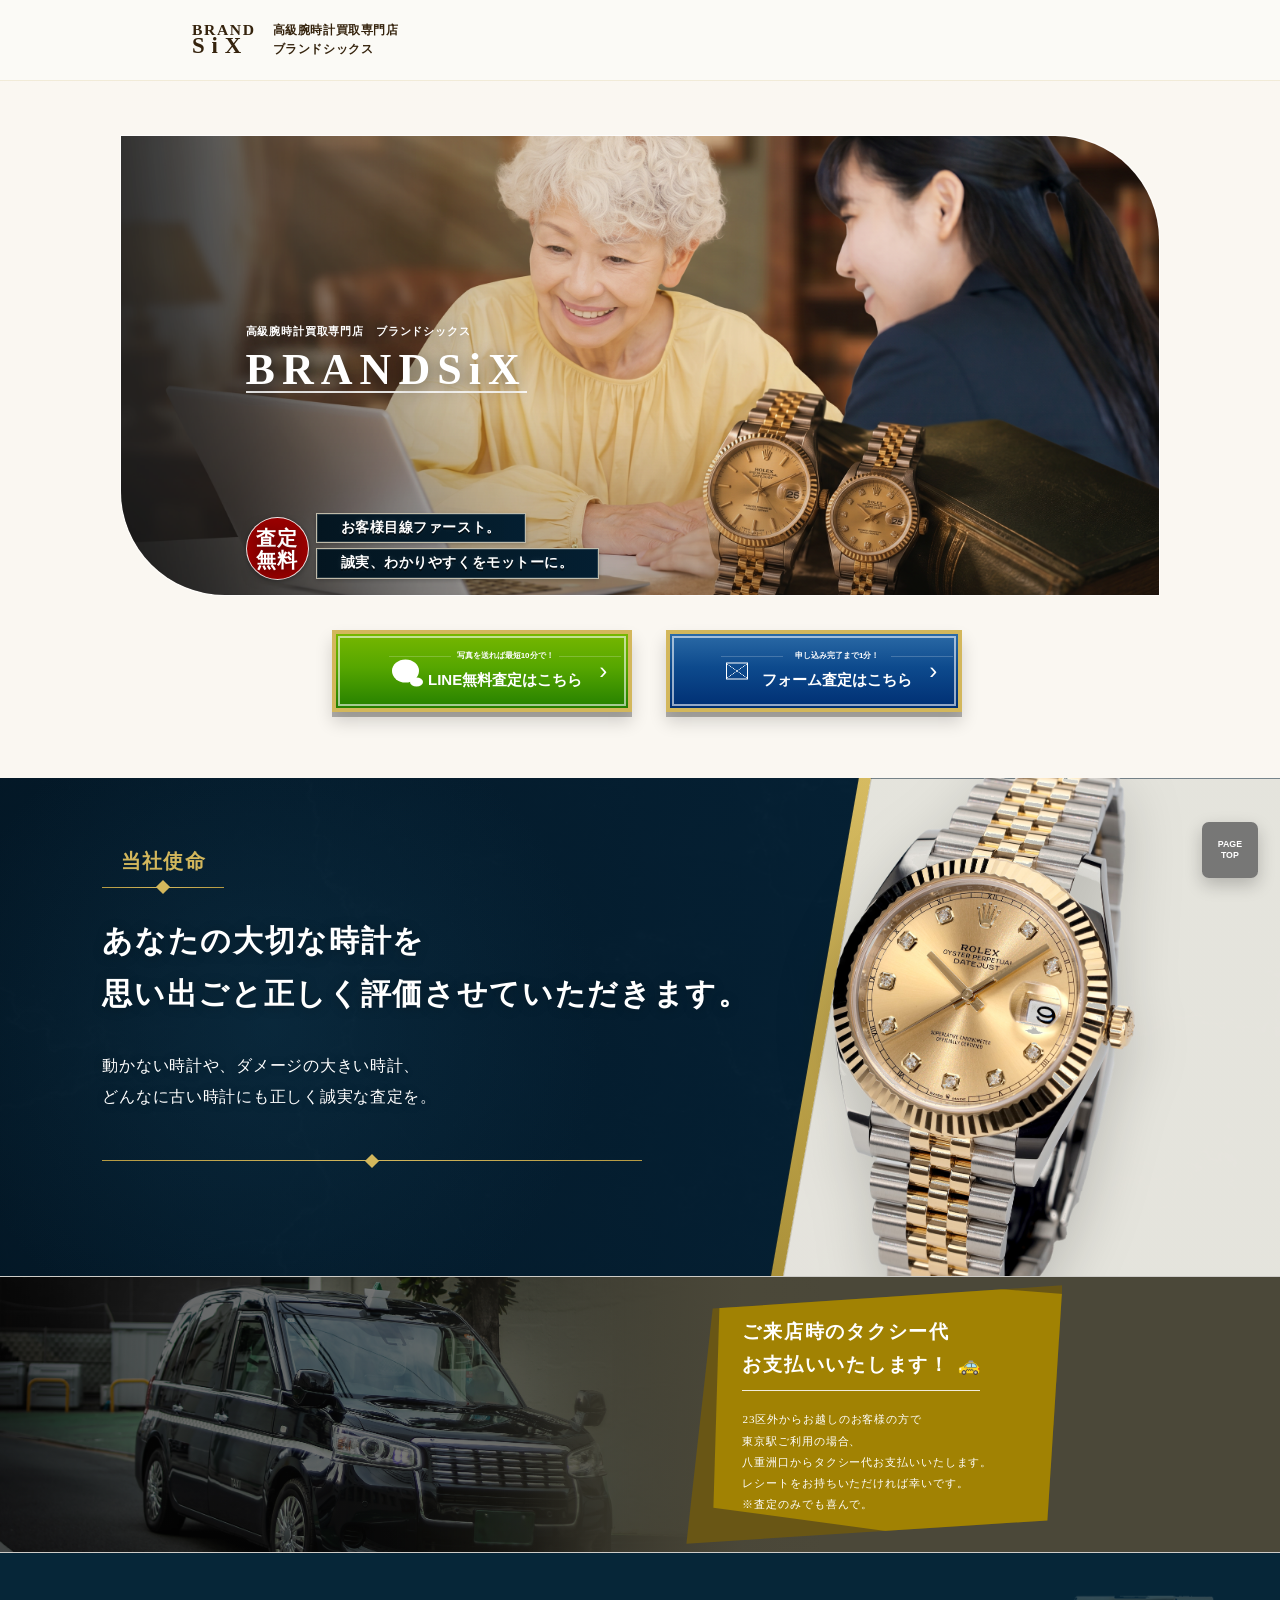
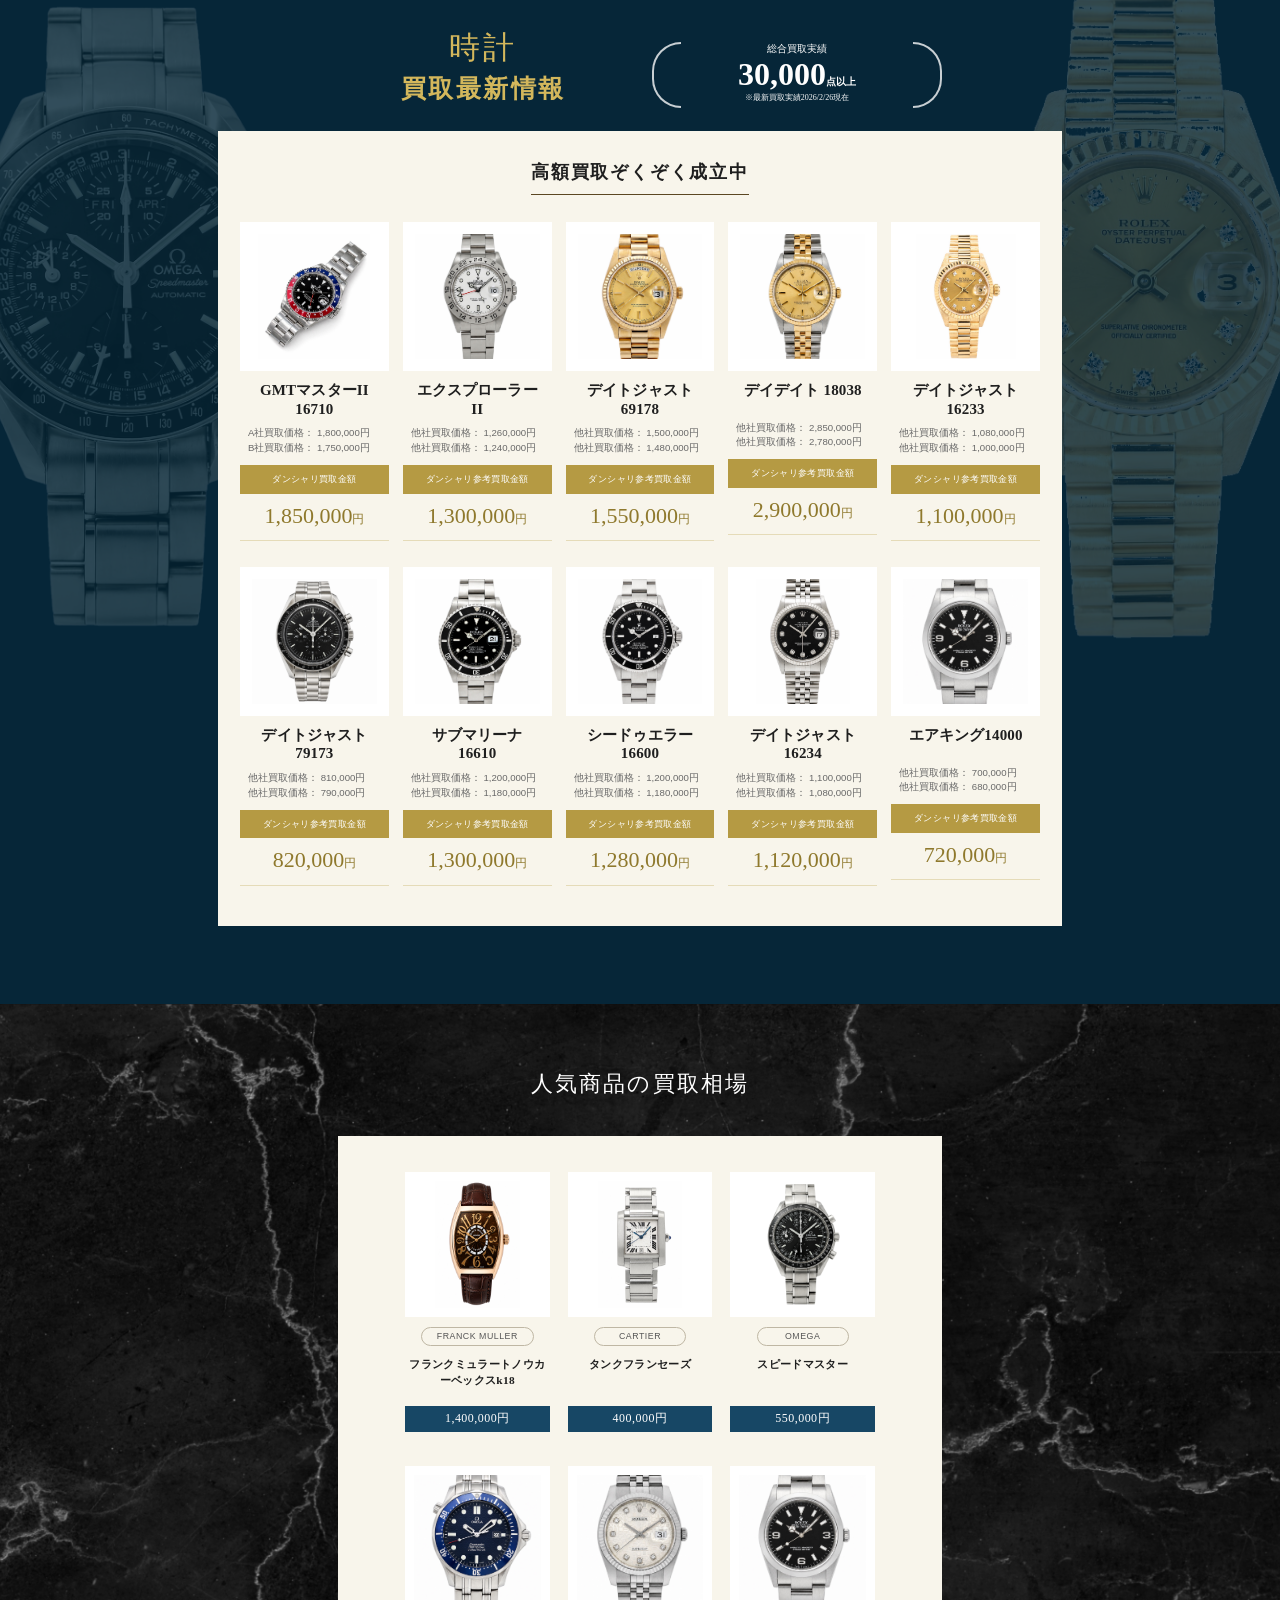
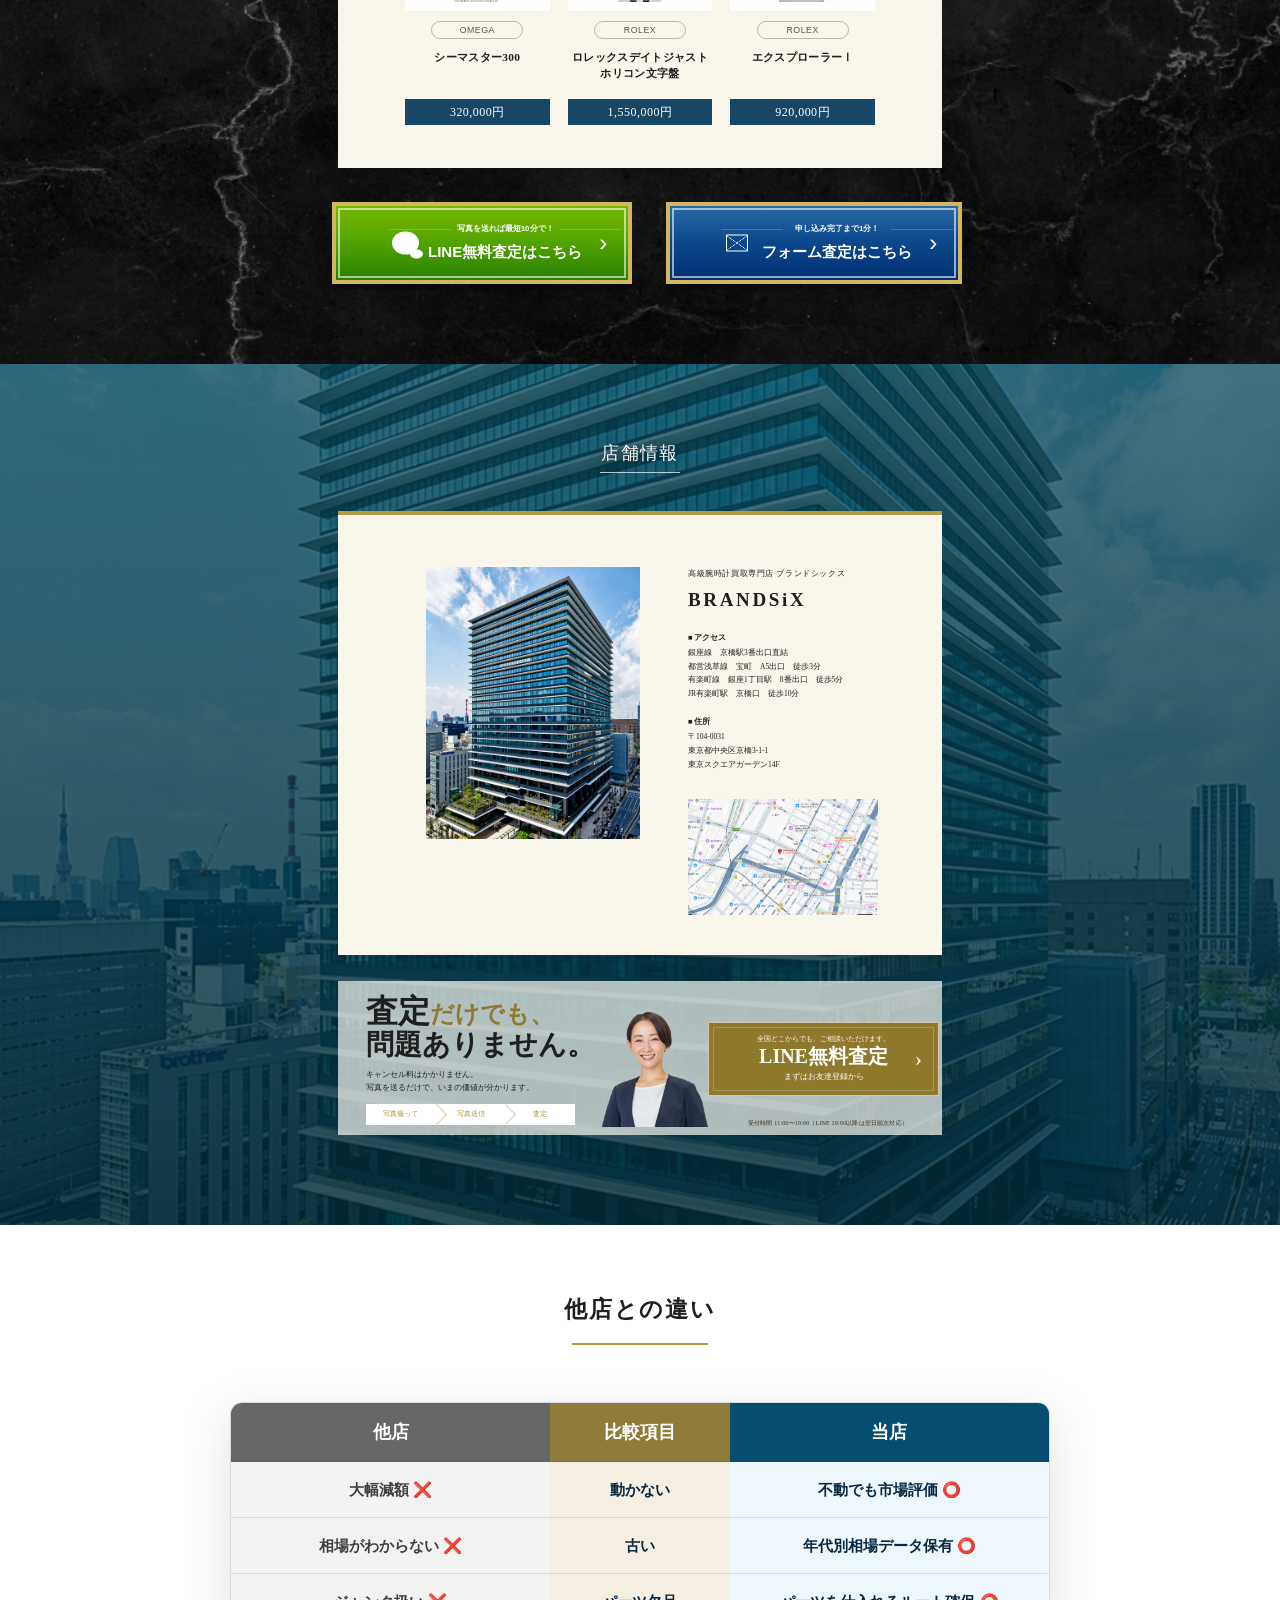
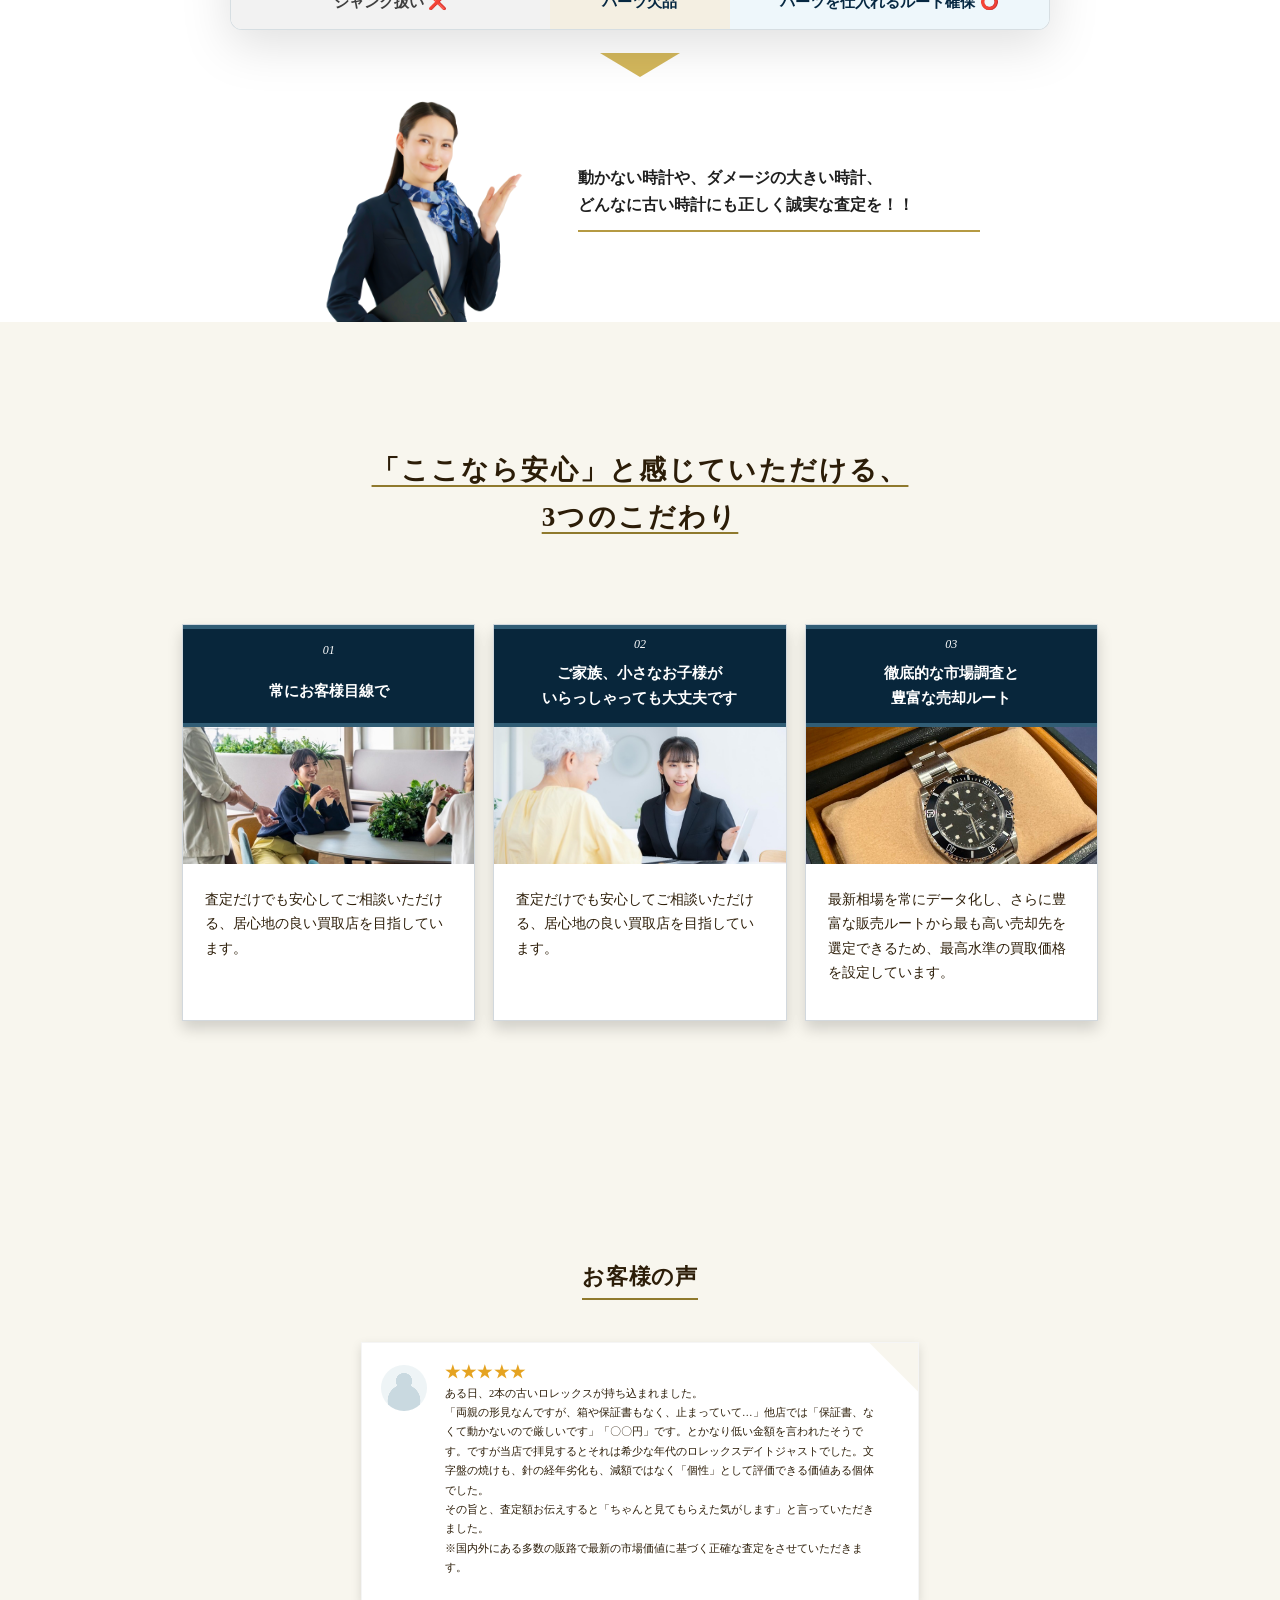
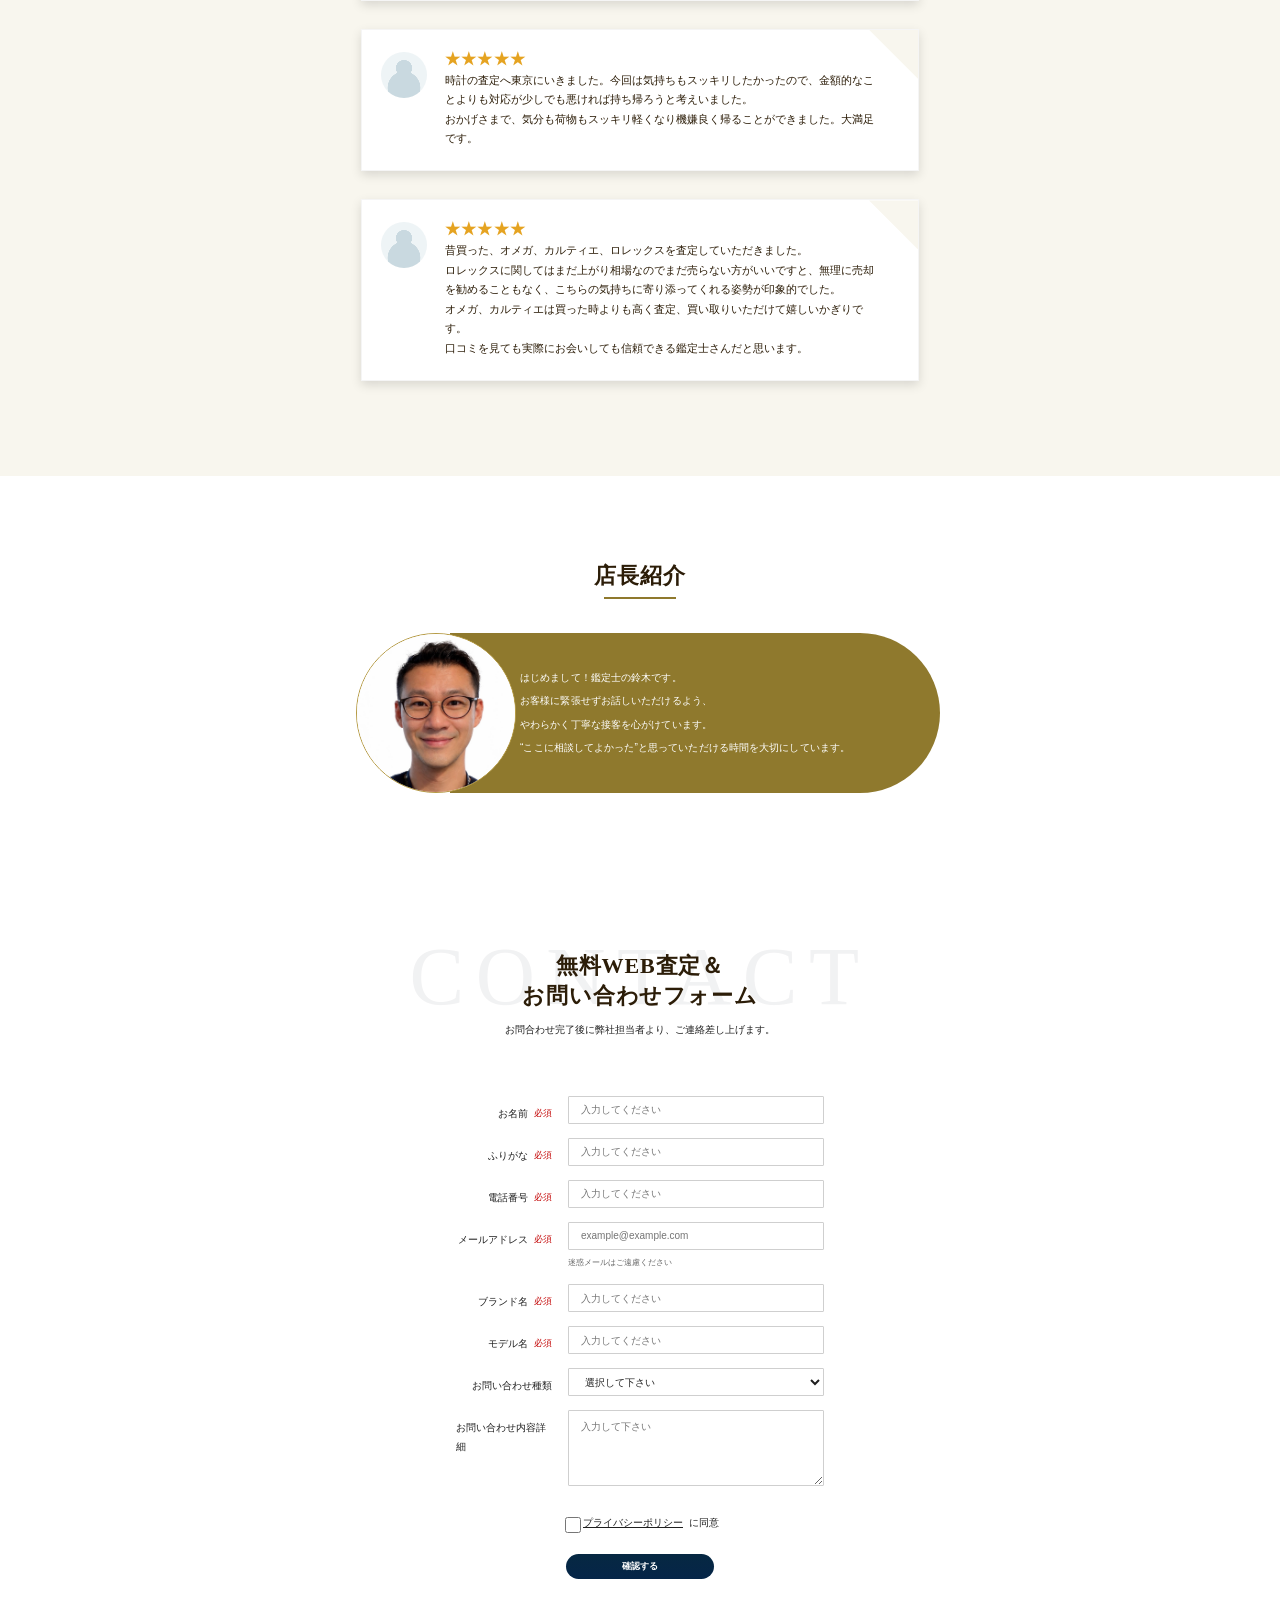
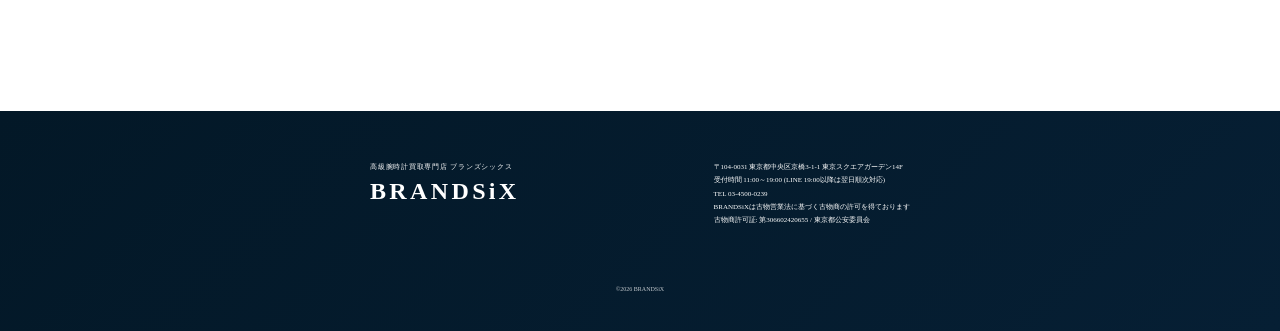
==== commit 14d6a6a3: "Update landing page styles" ====
--- a/site/index.html
+++ b/site/index.html
@@ -5,7 +5,7 @@
     <meta name="viewport" content="width=device-width, initial-scale=1">
     <title>BRANDSiX | 高級腕時計買取専門店</title>
     <meta name="description" content="BRANDSiXは東京・京橋の高級腕時計買取専門店です。ロレックス、オメガ、カルティエなどを誠実に査定します。">
-    <link rel="stylesheet" href="./styles.css?v=20260705-01">
+    <link rel="stylesheet" href="./styles.css?v=20260706-01">
   </head>
   <body>
     <header class="site-header">
--- a/site/styles.css
+++ b/site/styles.css
@@ -145,23 +145,28 @@
   width: min(1040px, 84vw);
   height: clamp(377px, 36vw, 495px);
   margin: 0 auto;
-  overflow: hidden;
+  overflow: visible;
   border: 1px solid rgba(255, 255, 255, 0.7);
   border-radius: 0 104px 0 104px;
   box-shadow: none;
 }
 
 .hero-photo {
+  position: relative;
+  z-index: 0;
   width: 100%;
   height: 100%;
   object-fit: cover;
   object-position: 54% center;
-  transform: scale(1.06);
+  border-radius: inherit;
+  transform: none;
 }
 
 .hero-shade {
   position: absolute;
   inset: 0;
+  z-index: 1;
+  border-radius: inherit;
   background:
     linear-gradient(90deg, rgba(0, 0, 0, 0.34), rgba(0, 0, 0, 0.1) 35%, rgba(0, 0, 0, 0) 66%),
     linear-gradient(0deg, rgba(0, 0, 0, 0.22), transparent 40%);
@@ -169,6 +174,7 @@
 
 .hero-copy {
   position: absolute;
+  z-index: 3;
   left: 12%;
   bottom: 3.5%;
   color: #fff;
@@ -202,6 +208,7 @@
 
 .copy-ribbon {
   position: relative;
+  z-index: 4;
   margin-top: 120px;
   padding-left: 70px;
 }
@@ -212,6 +219,8 @@
 }
 
 .copy-ribbon strong {
+  position: relative;
+  z-index: 5;
   display: block;
   width: fit-content;
   min-width: 42px;
@@ -260,46 +269,48 @@
 }
 
 .cta-pair {
-  width: min(650px, calc(100% - 27.2px));
-  margin: 50.2px auto 0;
+  width: min(616px, calc(100% - 27.2px));
+  margin: 34px auto 0;
   display: grid;
   grid-template-columns: 1fr 1fr;
-  gap: 31px;
+  gap: 34px;
 }
 
 .cta {
   position: relative;
-  min-height: 74px;
+  min-height: 82px;
   display: grid;
   place-items: center;
-  padding: 10.2px 46px 11.9px 82px;
-  border: 4.3px solid var(--gold-light);
-  outline: 1.7px solid rgba(255, 255, 255, 0.5);
-  outline-offset: -8.5px;
+  padding: 16px 46px 17px 92px;
+  border: 4px solid var(--gold-light);
+  outline: 2px solid rgba(255, 255, 255, 0.58);
+  outline-offset: -8px;
   color: #fff;
   text-align: center;
   text-decoration: none;
   font-family: var(--sans);
-  box-shadow: 0 6px 0 rgba(0, 0, 0, 0.28), 0 11.9px 18.7px rgba(0, 0, 0, 0.22);
+  box-shadow: 0 5px 0 rgba(0, 0, 0, 0.28), 0 10px 16px rgba(0, 0, 0, 0.16);
 }
 
 .cta::before {
   content: "";
   position: absolute;
-  left: 36px;
+  left: 56px;
   top: 50%;
-  width: 22px;
-  height: 19px;
+  width: 27px;
+  height: 23px;
   transform: translateY(-50%);
 }
 
 .cta-line::before {
   border-radius: 50%;
   background: #fff;
-  box-shadow: 9px 9px 0 -6px #fff;
+  box-shadow: 11px 11px 0 -7px #fff;
 }
 
 .cta-form::before {
+  width: 20px;
+  height: 15px;
   border: 1.7px solid #fff;
   background:
     linear-gradient(35deg, transparent 48%, #fff 50%, transparent 52%),
@@ -309,18 +320,18 @@
 .cta::after {
   content: "›";
   position: absolute;
-  right: 15.3px;
+  right: 21px;
   top: 50%;
   transform: translateY(-50%);
-  font-size: 27.2px;
+  font-size: 24px;
 }
 
 .cta-line {
-  background: linear-gradient(#79bd39, #2f7b1f);
+  background: linear-gradient(#76b700 0%, #56a600 45%, #258000 100%);
 }
 
 .cta-form {
-  background: linear-gradient(var(--navy-mid), var(--blue-dark));
+  background: linear-gradient(#2b6aa6 0%, #0d4a8d 45%, #002f73 100%);
 }
 
 .cta small,
@@ -330,14 +341,36 @@
 }
 
 .cta small {
-  font-size: 8.8px;
+  position: relative;
+  margin-bottom: 7px;
+  font-size: 8px;
   line-height: 1.25;
+  font-weight: 800;
 }
 
 .cta strong {
-  font-size: 14.8px;
+  font-size: 15px;
   line-height: 1.25;
   font-weight: 900;
+  white-space: nowrap;
+}
+
+.cta small::before,
+.cta small::after {
+  content: "";
+  position: absolute;
+  top: 50%;
+  width: 62px;
+  height: 1px;
+  background: rgba(255, 255, 255, 0.2);
+}
+
+.cta small::before {
+  right: calc(50% + 54px);
+}
+
+.cta small::after {
+  left: calc(50% + 54px);
 }
 
 .mission-section {
@@ -593,7 +626,7 @@
 
 .left-watch {
   left: -125px;
-  background-image: url("./watch-left-cutout.png");
+  background-image: url("../images/a81c70ece9b528392dcd117740c2287e.png");
 }
 
 .right-watch {
@@ -688,9 +721,9 @@
 .results-board {
   position: relative;
   z-index: 1;
-  width: min(604px, 100%);
+  width: min(844px, 100%);
   margin: 0 auto;
-  padding: 22px 17px 36px;
+  padding: 24px 22px 40px;
   background: #f8f5eb;
   color: var(--ink);
   box-shadow: none;
@@ -710,65 +743,71 @@
 .results-grid {
   display: grid;
   grid-template-columns: repeat(5, 1fr);
-  gap: 24px 9px;
+  gap: 26px 14px;
 }
 
 .results-grid article,
 .market-grid article {
   display: grid;
   align-content: start;
-  background: #fff;
+  background: transparent;
   text-align: center;
 }
 
 .results-grid img {
   width: 100%;
-  height: 91px;
-  aspect-ratio: auto;
+  aspect-ratio: 1;
+  height: auto;
+  background: #fff;
   object-fit: contain;
-  padding: 5px 7px 2px;
+  padding: 12px;
+  margin: 0 auto;
 }
 
 .results-grid h3 {
-  min-height: 20px;
-  margin: 5px 4px 6px;
-  font-size: 9.4px;
-  line-height: 1.35;
-  letter-spacing: 0.03em;
+  min-height: 32px;
+  margin: 10px 8px 8px;
+  font-size: 15px;
+  line-height: 1.26;
+  letter-spacing: 0.01em;
+  text-align: center;
 }
 
 .results-grid p {
-  margin: 0 4px 5px;
+  width: calc(100% - 16px);
+  margin: 0 auto 10px;
   color: #696969;
   text-align: left;
   font-family: var(--sans);
-  font-size: 5.8px;
-  line-height: 1.55;
+  font-size: 9.6px;
+  line-height: 1.5;
   letter-spacing: 0;
-  white-space: nowrap;
+  white-space: normal;
 }
 
 .results-grid small {
-  width: calc(100% - 8px);
-  margin: 0 auto 6px;
-  padding: 3px 2px;
+  width: 100%;
+  margin: 0 0 10px;
+  padding: 9px 4px;
   background: var(--gold);
   color: #fff;
-  font-size: 6.3px;
+  font-size: 9.4px;
   line-height: 1.1;
   letter-spacing: 0.04em;
+  text-align: center;
 }
 
 .results-grid strong {
   margin-top: auto;
   color: var(--gold-dark);
-  padding-bottom: 8px;
+  padding-bottom: 12px;
   border-bottom: 1px solid rgba(160, 126, 0, 0.22);
-  font: 500 13.6px/1.2 Georgia, serif;
+  font: 500 22px/1.1 Georgia, serif;
+  text-align: center;
 }
 
 .results-grid strong span {
-  font-size: 8px;
+  font-size: 12px;
 }
 
 .section-title {
@@ -824,9 +863,9 @@
 }
 
 .market-section .section-title h2 {
-  font-size: 16px;
+  font-size: 22px;
   font-weight: 500;
-  letter-spacing: 0.08em;
+  letter-spacing: 0.1em;
 }
 
 .market-section .section-title::after {
@@ -865,45 +904,45 @@
 
 .market-grid small {
   width: fit-content;
-  min-width: 75px;
-  margin: 9px auto 9px;
-  padding: 2px 12px;
+  min-width: 92px;
+  margin: 10px auto 10px;
+  padding: 3px 15px;
   border: 1px solid #bfb7a4;
   border-radius: 849.2px;
   color: #555;
-  font: 6.8px/1.25 var(--sans);
-  letter-spacing: 0.04em;
+  font: 500 8.8px/1.2 var(--sans);
+  letter-spacing: 0.06em;
 }
 
 .market-grid h3 {
-  min-height: 32px;
-  margin: 0 0 11px;
-  font-size: 9px;
-  line-height: 1.55;
-  letter-spacing: 0.04em;
+  min-height: 38px;
+  margin: 0 0 12px;
+  font-size: 11.4px;
+  line-height: 1.42;
+  letter-spacing: 0.03em;
 }
 
 .market-grid strong {
   display: grid;
   place-items: center;
-  min-height: 24px;
+  min-height: 26px;
   margin: 0;
   background: #174765;
   color: #fff;
-  font: 500 12px/1.1 Georgia, serif;
+  font: 400 12px/1.1 "Times New Roman", Georgia, serif;
   letter-spacing: 0.04em;
 }
 
 .market-ctas {
-  width: min(500px, calc(100% - 27.2px));
-  margin-top: 68px;
-  gap: 30px;
+  width: min(616px, calc(100% - 27.2px));
+  margin-top: 34px;
+  gap: 34px;
 }
 
 .market-ctas .cta {
-  min-height: 64px;
-  padding-top: 8px;
-  padding-bottom: 9px;
+  min-height: 82px;
+  padding-top: 16px;
+  padding-bottom: 17px;
 }
 
 .access-section {
@@ -1577,10 +1616,10 @@
 }
 
 .manager-card {
-  width: min(433px, 100%);
+  width: min(600px, calc(100% - 48px));
   margin: 0 auto;
   display: grid;
-  grid-template-columns: 112px 1fr;
+  grid-template-columns: 160px 1fr;
   gap: 0;
   align-items: center;
 }
@@ -1589,9 +1628,9 @@
   position: relative;
   z-index: 2;
   display: block;
-  transform: translateX(22px);
-  width: 116px;
-  height: 116px;
+  transform: translateX(16px);
+  width: 160px;
+  height: 160px;
   overflow: hidden;
   border: 1.2px solid var(--gold);
   border-radius: 50%;
@@ -1603,18 +1642,18 @@
   width: 100%;
   height: 100%;
   object-fit: cover;
-  object-position: 58% 38%;
-  transform: scale(1.08);
+  object-position: -20% 38%;
+  transform: translateX(-12px) scale(1.16);
   transform-origin: center;
 }
 
 .manager-card div {
-  min-height: 118px;
-  margin-left: -8px;
+  min-height: 160px;
+  margin-left: -50px;
   display: grid;
   align-content: center;
-  padding: 18px 36px 18px 76px;
-  border-radius: 0 70px 70px 0;
+  padding: 32px 42px 32px 70px;
+  border-radius: 0 80px 80px 0;
   background: var(--gold-dark);
   color: #fff;
 }
@@ -1628,7 +1667,9 @@
 .manager-card p {
   margin: 0;
   color: #fff;
-  font: 500 9.5px/2 var(--sans);
+  font: 500 10px/2.35 var(--sans);
+  letter-spacing: 0.01em;
+  white-space: nowrap;
 }
 
 .contact-section {
@@ -2023,7 +2064,17 @@
   }
 
   .building-photo {
-    height: 391px;
+    width: 100%;
+    height: auto;
+    aspect-ratio: auto;
+    object-fit: contain;
+    background: #f8f5eb;
+    margin: 0 auto 12px;
+  }
+
+  .access-card {
+    width: min(100%, 720px);
+    padding: 14px 8px 18px;
   }
 
   .access-cta-card {
@@ -2067,59 +2118,149 @@
   }
 
   .manager-card {
-    width: min(433px, 100%);
-    grid-template-columns: 112px 1fr;
+    width: min(560px, 100%);
+    grid-template-columns: 150px 1fr;
     justify-items: stretch;
   }
 
   .manager-photo {
-    transform: translateX(22px);
-    width: 116px;
-    height: 116px;
+    transform: translateX(24px);
+    width: 142px;
+    height: 142px;
   }
 
   .manager-card div {
     width: auto;
     max-width: none;
-    min-height: 118px;
+    min-height: 144px;
     margin-top: 0;
-    margin-left: -8px;
+    margin-left: -13px;
     justify-items: stretch;
-    border-radius: 0 70px 70px 0;
-    padding: 18px 36px 18px 76px;
+    border-radius: 0 72px 72px 0;
+    padding: 24px 42px 24px 82px;
   }
 
   .manager-card p {
     width: auto;
     max-width: 100%;
     text-align: left;
+    font-size: 9.4px;
+    line-height: 2.05;
+  }
+
+  .commitment-section {
+    padding-top: 36px !important;
+    margin-top: 0;
+  }
+
+  .commitment-section .section-title {
+    margin-bottom: 20px;
+  }
+}
+
+@media (min-width: 768px) and (max-width: 1023px) {
+  .results-section {
+    padding: 48px 18px 66px;
+  }
+
+  .results-watch {
+    top: 0;
+    bottom: 0;
+    width: 440px;
+    opacity: 0.2;
+  }
+
+  .left-watch {
+    left: -176px;
+    width: 452px;
+  }
+
+  .right-watch {
+    right: -168px;
+    width: 438px;
+  }
+
+  .results-heading {
+    width: min(720px, 100%);
+    aspect-ratio: 768 / 484;
+    min-height: 0;
+    grid-template-columns: 1fr;
+    gap: 22px;
+    padding-top: 94px;
+    justify-items: center;
+    align-content: start;
+  }
+
+  .results-heading p {
+    font-size: 56px;
+    line-height: 1.02;
+    letter-spacing: 0.06em;
+  }
+
+  .results-heading h2 {
+    font-size: 31px;
+    line-height: 1.08;
+  }
+
+  .results-badge {
+    width: min(420px, 100%);
+    padding: 0 46px;
+    gap: 2px;
+  }
+
+  .results-badge::before,
+  .results-badge::after {
+    top: 8px;
+    width: 50px;
+    height: 126px;
+    border-width: 2px;
+  }
+
+  .results-badge small,
+  .results-badge em {
+    font-size: 11px;
+    line-height: 1.25;
+  }
+
+  .results-badge strong {
+    font-size: 52px;
+  }
+
+  .results-badge span {
+    font-size: 14px;
+  }
+
+  .results-date {
+    margin-top: 10px;
+    font-size: 12px;
   }
 }
 
 @media (max-width: 767px) {
   body {
-    font-size: 12px;
+    font-size: 14px;
   }
 
   .header-inner {
-    width: calc(100% - 20.4px);
-    min-height: 54.4px;
+    width: calc(100% - 44px);
+    min-height: 86px;
   }
 
   .brand-logo {
-    gap: 10px;
+    gap: 26px;
   }
 
   .brand-mark span:first-child {
-    font-size: 12px;
+    font-size: 26px;
   }
 
   .brand-mark span:last-child {
-    font-size: 17.6px;
+    font-size: 39px;
   }
 
   .brand-copy {
-    font-size: 9.4px;
+    font-size: 16px;
+    line-height: 1.55;
   }
 
   .site-nav {
@@ -2127,13 +2268,15 @@
   }
 
   .hero {
-    padding: 28.9px 8.5px 47.6px;
+    padding: 38px 0 88px;
   }
 
   .hero-visual {
-    width: 100%;
-    height: 300px;
-    border-radius: 0 39.1px 0 39.1px;
+    width: min(480px, calc(100% - 44px));
+    margin-left: auto;
+    margin-right: auto;
+    height: min(702px, 107vw);
+    border-radius: 0 118px 0 118px;
   }
 
   .hero-photo {
@@ -2141,17 +2284,17 @@
   }
 
   .hero-copy {
-    left: 6%;
-    right: 4%;
-    bottom: 6%;
+    left: 18px;
+    right: 22px;
+    bottom: 22px;
   }
 
   .hero-copy p {
-    font-size: 11.2px;
+    font-size: 12px;
   }
 
   .hero-copy h1 {
-    font-size: 36px;
+    font-size: 39px;
     letter-spacing: 0.12em;
   }
 
@@ -2160,10 +2303,12 @@
   }
 
   .copy-ribbon {
-    margin-top: 68px;
-    width: min(100%, 310px);
-    padding-left: 48px;
+    margin-top: 34px;
+    width: min(100%, 500px);
+    padding-left: 0;
     padding-right: 5.1px;
+    display: grid;
+    gap: 10px;
   }
 
   .copy-ribbon strong {
@@ -2173,7 +2318,7 @@
     max-width: calc(100vw - 32px);
     padding: 4.3px 10.2px 5.1px;
     border-width: 1px;
-    font-size: clamp(10px, 3.1vw, 12.4px);
+    font-size: 23px;
     line-height: 1.24;
     letter-spacing: 0.01em;
     white-space: nowrap;
@@ -2181,55 +2326,75 @@
 
   .copy-ribbon strong + strong {
     min-width: 0;
+    margin-left: 0;
   }
 
   .free-badge {
-    width: 44px;
-    height: 44px;
-    font-size: 13.6px;
+    position: relative;
+    left: auto;
+    bottom: auto;
+    width: 62px;
+    height: 62px;
+    font-size: 18px;
   }
 
   .cta-pair {
-    width: calc(100% - 23.8px);
-    gap: 8px;
-    margin-top: 25.5px;
+    width: min(380px, 100%);
+    grid-template-columns: 1fr;
+    gap: 48px;
+    margin-top: 68px;
   }
 
   .cta {
-    min-height: 62px;
+    min-height: 105px;
     overflow: hidden;
-    padding: 7.7px 18px 8px 40px;
-    border-width: 2.6px;
-    outline-offset: -6px;
+    padding: 23px 55px 23px 108px;
+    border-width: 6px;
+    outline-width: 3px;
+    outline-offset: -12px;
+    box-shadow: 0 8px 0 rgba(0, 0, 0, 0.28), 0 15px 20px rgba(0, 0, 0, 0.16);
   }
 
   .cta::before {
-    left: 10px;
-    width: 14px;
-    height: 12px;
+    left: 70px;
+    width: 28px;
+    height: 24px;
   }
 
   .cta::after {
-    right: 8.5px;
-    font-size: 16px;
+    right: 28px;
+    font-size: 31px;
   }
 
   .cta small {
-    font-size: 7.6px;
+    margin-bottom: 14px;
+    font-size: 15px;
   }
 
   .cta::after {
-    right: 7px;
+    right: 28px;
   }
 
   .cta strong {
-    font-size: 11.2px;
+    font-size: 20px;
     white-space: nowrap;
   }
 
+  .cta small::before,
+  .cta small::after {
+    width: 96px;
+  }
+
+  .cta small::before {
+    right: calc(50% + 84px);
+  }
+
+  .cta small::after {
+    left: calc(50% + 84px);
+  }
+
   .mission-section {
-    min-height: 305px;
-    padding: 0;
+    display: none;
   }
 
   .mission-section::before {
@@ -2299,45 +2464,64 @@
   }
 
   .taxi-section {
-    min-height: 235px;
-    align-items: center;
+    min-height: 600px;
+    align-items: start;
+    padding: 74px 0 60px;
+    background: #1a1911;
   }
 
   .taxi-section > img {
-    left: -38%;
-    width: 115%;
+    top: auto;
+    left: 0;
+    z-index: 0;
+    width: min(62%, 260px);
+    height: auto;
+    bottom: 0;
+    object-fit: contain;
     object-position: 34% center;
+    filter: brightness(0.7) contrast(0.95) saturate(0.75);
   }
 
   .taxi-section::after {
-    background:
-      linear-gradient(90deg, rgba(0, 0, 0, 0.32) 0%, rgba(0, 0, 0, 0.18) 36%, rgba(75, 72, 57, 0.68) 58%, #4b4839 100%);
+    z-index: 0;
+    background: rgba(26, 25, 17, 0.48);
   }
 
   .taxi-panel {
-    width: clamp(206px, 58vw, 276px);
+    width: min(492px, calc(100% - 96px));
     min-height: 0;
-    margin: 0 16px 0 auto;
-    padding: 18px 22px 17px 27px;
-    clip-path: polygon(7% 8%, 100% 0, 96% 92%, 0 100%);
+    margin: 0 auto;
+    padding: 0;
+    color: #fff;
+    background: transparent;
+    clip-path: none;
   }
 
   .taxi-panel::before {
-    inset: -10px -7px -7px 13px;
+    inset: -14px -18px auto 8px;
+    height: 194px;
+    background: rgba(143, 121, 45, 0.92);
+    clip-path: polygon(2% 7%, 100% 0, 97% 100%, 0 91%);
   }
 
   .taxi-panel h2 {
-    margin-bottom: 10px;
-    padding-bottom: 5px;
-    font-size: 13px;
-    line-height: 1.55;
+    position: relative;
+    z-index: 1;
+    width: fit-content;
+    margin: 0 auto 110px;
+    padding: 26px 0 8px;
+    font-size: 27px;
+    line-height: 1.85;
+    letter-spacing: 0.08em;
   }
 
   .taxi-panel p {
+    position: relative;
+    z-index: 1;
     margin-bottom: 0;
-    font-size: 9px;
-    line-height: 1.65;
-    letter-spacing: 0.03em;
+    font-size: 24px;
+    line-height: 1.9;
+    letter-spacing: 0.05em;
   }
 
   .results-section,
@@ -2348,27 +2532,45 @@
   .voices-section,
   .manager-section,
   .contact-section {
-    padding: 61.2px 8.5px 69.7px;
+    padding: 74px 22px 78px;
+  }
+
+  .compare-section {
+    padding-bottom: 0 !important;
+    margin-bottom: 0;
   }
 
   .results-heading {
     grid-template-columns: 1fr;
-    gap: 23.8px;
-    margin-bottom: 37.4px;
+    gap: 38px;
+    min-height: 1250px;
+    margin-bottom: 0;
+    align-content: start;
+    padding-top: 190px;
   }
 
   .results-heading p {
-    font-size: 28.8px;
+    font-size: 58px;
   }
 
   .results-heading h2 {
-    font-size: 24.8px;
+    font-size: 44px;
   }
 
   .results-board,
   .market-board,
   .access-card {
-    padding: 23.8px;
+    padding: 28px 26px 44px;
+  }
+
+  .results-board {
+    width: min(608px, 100%);
+    padding-inline: 24px;
+  }
+
+  .board-title {
+    margin-bottom: 38px;
+    font-size: 34px;
   }
 
   .market-section .section-title {
@@ -2383,7 +2585,34 @@
   .results-grid,
   .market-grid {
     grid-template-columns: repeat(2, 1fr);
-    gap: 20.4px 11.9px;
+    gap: 48px 28px;
+  }
+
+  .results-grid img {
+    height: 242px;
+    padding: 10px;
+  }
+
+  .results-grid h3 {
+    min-height: 52px;
+    margin: 12px 4px 10px;
+    font-size: 22px;
+    line-height: 1.3;
+    text-align: left;
+    white-space: nowrap;
+  }
+
+  .results-grid p {
+    margin: 0 4px 14px;
+    font-size: 16px;
+    line-height: 1.55;
+  }
+
+  .results-grid small {
+    width: 100%;
+    margin-bottom: 14px;
+    padding: 8px 4px;
+    font-size: 15px;
   }
 
   .market-grid img {
@@ -2391,14 +2620,14 @@
   }
 
   .market-ctas {
-    width: calc(100% - 23.8px);
-    margin-top: 36px;
-    gap: 8px;
+    width: min(472px, calc(100% - 92px));
+    margin-top: 88px;
+    gap: 48px;
   }
 
   .results-grid strong,
   .market-grid strong {
-    font-size: 15.2px;
+    font-size: 6.8px;
   }
 
   .results-grid h3,
@@ -2406,9 +2635,28 @@
     font-size: 10.4px;
   }
 
+  .results-grid h3 {
+    min-height: 52px;
+    margin: 12px 4px 10px;
+    font-size: 22px;
+    line-height: 1.3;
+    text-align: left;
+    white-space: nowrap;
+  }
+
+  .results-grid p {
+    margin: 0 4px 14px;
+    font-size: 17px;
+    line-height: 1.55;
+  }
+
+  .results-grid img {
+    height: 263px;
+  }
+
   .market-grid strong {
-    min-height: 37.4px;
-    margin-inline: 6.8px;
+    min-height: 30px;
+    margin-inline: 3;
   }
 
   .section-title {
@@ -2452,43 +2700,65 @@
   }
 
   .access-cta-card {
-    width: min(604px, 100%);
-    grid-template-columns: 1fr;
-    min-height: 0;
-    padding: 26px 20px 30px;
-    gap: 12px;
-    text-align: center;
-    justify-items: center;
+    width: min(352px, 100%);
+    display: block;
+    min-height: 424px;
+    padding: 25px 16px 17px;
+    text-align: left;
   }
 
   .map-image-link {
     width: 100%;
   }
 
+  .access-cta-copy {
+    position: relative;
+    z-index: 1;
+    width: 100%;
+  }
+
   .access-cta-copy h3 {
-    font-size: 28px;
-    line-height: 1.18;
+    max-width: 246px;
+    margin: 0 0 14px;
+    font-size: 29px;
+    line-height: 1.1;
+    font-family: "A-OTF 筑紫明朝 Pr6N", "A-OTF 筑紫明朝 ProN", "A1明朝", "A1 Mincho", "Yu Mincho", "Hiragino Mincho ProN", "Noto Serif JP", serif;
+    font-weight: 400;
+    white-space: normal;
   }
 
   .access-cta-copy p {
+    max-width: 168px;
+    margin: 0 0 17px;
     font-size: 11px;
-    line-height: 1.85;
+    line-height: 1.55;
+    white-space: normal;
   }
 
   .access-flow {
-    margin: 0 auto;
+    width: 100%;
+    max-width: none;
+    height: 32px;
+    margin: 0;
+    font-size: 9px;
   }
 
   .access-cta-card img {
-    width: 145px;
-    height: 160px;
+    position: absolute;
+    top: 22px;
+    right: 16px;
+    width: 132px;
+    height: 153px;
     transform: none;
+    object-fit: cover;
+    object-position: center top;
   }
 
   .access-line-box {
-    width: min(100%, 260px);
-    min-height: 82px;
-    height: auto;
+    width: 100%;
+    min-height: 88px;
+    height: 88px;
+    margin: 17px auto 0;
     padding: 16px 38px 14px 30px;
     transform: none;
   }
@@ -2499,19 +2769,19 @@
   }
 
   .access-line-box small {
-    font-size: 8px;
+    font-size: 9px;
   }
 
   .access-line-box strong {
-    font-size: 20px;
+    font-size: 25px;
   }
 
   .access-line-note {
     position: static;
-    grid-row: auto;
-    margin-top: -4px;
-    font-size: 8px;
-    text-align: center;
+    margin-top: 4px;
+    font-size: 10px;
+    line-height: 1.45;
+    text-align: left;
   }
 
   .taxi-fare-note {
@@ -2631,33 +2901,42 @@
   }
 
   .manager-card {
-    width: min(94%, 360px);
-    grid-template-columns: 92px 1fr;
+    position: relative;
+    width: min(92%, 560px);
+    display: block;
+    padding: 280px 18px 32px;
+    background: var(--gold-dark);
+    border: 1px solid rgba(89, 77, 34, 0.75);
     text-align: left;
   }
 
   .manager-photo {
-    transform: translateX(18px);
-    width: 96px;
-    height: 96px;
+    position: absolute;
+    top: 20px;
+    left: 50%;
+    z-index: 2;
+    transform: translateX(-50%);
+    width: 230px;
+    height: 230px;
+    border: 1.2px solid var(--gold);
   }
 
   .manager-card div {
-    width: auto;
-    min-height: 98px;
-    margin-top: 0;
-    margin-left: -8px;
-    padding: 14px 22px 14px 62px;
-    border-radius: 0 58px 58px 0;
-  }
-
-  .manager-card h3 {
-    font-size: 20px;
+    width: 100%;
+    min-height: 0;
+    margin: 0;
+    padding: 0;
+    border-radius: 0;
+    background: transparent;
   }
 
   .manager-card p {
-    font-size: 8px;
-    line-height: 1.9;
+    width: min(100%, 340px);
+    margin: 0 auto;
+    color: #fff;
+    font-size: 17.5px;
+    line-height: 2.5;
+    white-space: normal;
   }
 
   .contact-title::before {
@@ -2709,6 +2988,7 @@
 
   .footer-inner {
     display: grid;
+    grid-template-columns: 1fr;
     gap: 23.8px;
     justify-items: center;
     text-align: center;
@@ -2717,10 +2997,12 @@
   .footer-logo,
   address {
     width: 100%;
-    max-width: 340px;
+    max-width: none;
+    justify-self: stretch;
     text-align: center;
     overflow-wrap: anywhere;
-    transform: translateX(40px);
+    transform: none;
+    margin-inline: auto;
   }
 
   .footer-logo strong {
@@ -2767,7 +3049,151 @@
 
 @media (max-width: 430px) {
   .hero-visual {
-    height: 340px;
+    height: min(702px, 108vw);
+  }
+
+  .hero-copy {
+    left: 14px;
+    right: 8px;
+  }
+
+  .hero-copy h1 {
+    font-size: 33px;
+  }
+
+  .copy-ribbon {
+    width: calc(100% - 8px);
+  }
+
+  .copy-ribbon strong {
+    font-size: 18px;
+    max-width: calc(100vw - 56px);
+  }
+
+  .results-section {
+    padding: 0 7px 0;
+  }
+
+  .results-watch {
+    top: 16px;
+    bottom: auto;
+    width: 160px;
+    height: 221px;
+    opacity: 0.28;
+    background-position: top center;
+  }
+
+  .left-watch {
+    left: -64px;
+    width: 178px;
+  }
+
+  .right-watch {
+    right: -68px;
+    width: 152px;
+  }
+
+  .results-heading {
+    min-height: 242px;
+    padding-top: 50px;
+    gap: 10px;
+    align-content: start;
+  }
+
+  .results-heading p {
+    font-size: 24px;
+    line-height: 1.05;
+    letter-spacing: 0.08em;
+  }
+
+  .results-heading h2 {
+    font-size: 18px;
+    letter-spacing: 0.06em;
+  }
+
+  .results-badge {
+    width: 145px;
+    margin: 0 auto;
+    padding: 0 26px;
+  }
+
+  .results-badge::before,
+  .results-badge::after {
+    top: 2px;
+    width: 24px;
+    height: 66px;
+    border-width: 1.5px;
+  }
+
+  .results-badge small,
+  .results-badge em {
+    font-size: 6.4px;
+    line-height: 1.3;
+  }
+
+  .results-badge strong {
+    font-size: 30px;
+  }
+
+  .results-badge span {
+    font-size: 8px;
+  }
+
+  .results-board {
+    width: 100%;
+    padding: 10px 9px 32px;
+  }
+
+  .board-title {
+    margin-bottom: 15px;
+    padding-bottom: 3px;
+    font-size: 13.5px;
+    letter-spacing: 0.06em;
+  }
+
+  .results-grid {
+    grid-template-columns: repeat(2, minmax(0, 1fr));
+    gap: 22px 13px;
+  }
+
+  .results-grid img {
+    height: 86px;
+    padding: 4px 5px 1px;
+  }
+
+  .results-grid h3 {
+    min-height: 14px;
+    margin: 4px 2px 4px;
+    font-size: 6.8px;
+    line-height: 1.25;
+    letter-spacing: 0;
+    white-space: nowrap;
+    overflow: hidden;
+    text-overflow: clip;
+  }
+
+  .results-grid p {
+    margin: 0 2px 3px;
+    font-size: 5.3px;
+    line-height: 1.45;
+    white-space: nowrap;
+  }
+
+  .results-grid small {
+    width: 100%;
+    margin-bottom: 4px;
+    padding: 2px 1px;
+    font-size: 5.1px;
+    line-height: 1.1;
+  }
+
+  .results-grid strong {
+    padding-bottom: 4px;
+    font-size: 14.2px;
+  }
+
+  .results-grid strong span {
+    font-size: 6px;
   }
 
   .compare-table {
@@ -2777,3 +3203,223 @@
     margin-bottom: -20.4px;
   }
 }
+
+@media (min-width: 431px) and (max-width: 600px) {
+  .results-section {
+    padding: 0 14px 0;
+  }
+
+  .results-watch {
+    top: 20px;
+    bottom: auto;
+    width: 260px;
+    height: 340px;
+    opacity: 0.27;
+  }
+
+  .left-watch {
+    left: -96px;
+    width: 286px;
+  }
+
+  .right-watch {
+    right: -104px;
+    width: 248px;
+  }
+
+  .results-heading {
+    min-height: 360px;
+    padding-top: 82px;
+    gap: 18px;
+    align-content: start;
+  }
+
+  .results-heading p {
+    font-size: 38px;
+    line-height: 1.08;
+  }
+
+  .results-heading h2 {
+    font-size: 29px;
+  }
+
+  .results-badge {
+    width: 240px;
+    margin: 0 auto;
+    padding: 0 45px;
+  }
+
+  .results-badge::before,
+  .results-badge::after {
+    width: 38px;
+    height: 100px;
+  }
+
+  .results-badge strong {
+    font-size: 45px;
+  }
+
+  .results-badge small,
+  .results-badge em {
+    font-size: 9px;
+  }
+
+  .results-badge span {
+    font-size: 12px;
+  }
+
+  .results-board {
+    width: 100%;
+    padding: 20px 18px 44px;
+  }
+
+  .board-title {
+    margin-bottom: 24px;
+    font-size: 24px;
+  }
+
+  .results-grid {
+    grid-template-columns: repeat(2, minmax(0, 1fr));
+    gap: 34px 22px;
+  }
+
+  .results-grid img {
+    height: 150px;
+    padding: 7px;
+  }
+
+  .results-grid h3 {
+    min-height: 28px;
+    margin: 7px 3px 6px;
+    font-size: 12px;
+    line-height: 1.3;
+    white-space: nowrap;
+    overflow: hidden;
+  }
+
+  .results-grid p {
+    margin: 0 3px 7px;
+    font-size: 8.6px;
+    line-height: 1.5;
+    white-space: nowrap;
+  }
+
+  .results-grid small {
+    width: 100%;
+    margin-bottom: 8px;
+    padding: 4px 2px;
+    font-size: 8.2px;
+  }
+
+  .results-grid strong {
+    padding-bottom: 7px;
+    font-size: 23px;
+  }
+
+  .results-grid strong span {
+    font-size: 9px;
+  }
+}
+
+@media (min-width: 601px) and (max-width: 767px) {
+  .header-inner {
+    width: calc(100% - 48px);
+    min-height: 66px;
+  }
+
+  .brand-logo {
+    gap: 17px;
+  }
+
+  .brand-mark span:first-child {
+    font-size: 15.6px;
+  }
+
+  .brand-mark span:last-child {
+    font-size: 22.8px;
+  }
+
+  .brand-copy {
+    font-size: 11.9px;
+    line-height: 1.45;
+  }
+
+  .hero {
+    padding: 40px 15px 58px;
+  }
+
+  .hero-visual {
+    width: min(708px, 94vw);
+    height: clamp(340px, 58vw, 470px);
+    margin: 0 auto;
+    border-radius: 0 70px 0 70px;
+  }
+
+  .hero-photo {
+    object-position: 56% center;
+  }
+
+  .hero-copy {
+    left: 8%;
+    right: 6%;
+    bottom: 6%;
+  }
+
+  .hero-copy h1 {
+    font-size: clamp(34px, 7vw, 44px);
+  }
+
+  .copy-ribbon {
+    margin-top: clamp(52px, 8vw, 72px);
+    width: min(100%, 420px);
+    padding-left: 48px;
+  }
+
+  .copy-ribbon strong {
+    font-size: clamp(13px, 2.6vw, 18px);
+    max-width: calc(100vw - 120px);
+  }
+
+  .free-badge {
+    left: 0;
+    bottom: clamp(170px, 27vw, 205px);
+    width: 58px;
+    height: 58px;
+    font-size: 17px;
+  }
+
+  .cta-pair {
+    width: min(616px, calc(100% - 48px));
+    grid-template-columns: 1fr 1fr;
+    gap: 24px;
+    margin-top: 42px;
+  }
+
+  .cta {
+    min-height: 74px;
+    padding: 13px 42px 14px 76px;
+    border-width: 4px;
+    outline-width: 2px;
+    outline-offset: -8px;
+  }
+
+  .cta::before {
+    left: 42px;
+    width: 22px;
+    height: 19px;
+  }
+
+  .cta::after {
+    right: 18px;
+    font-size: 24px;
+  }
+
+  .cta small {
+    margin-bottom: 7px;
+    font-size: 8px;
+  }
+
+  .cta strong {
+    font-size: 15px;
+  }
+}
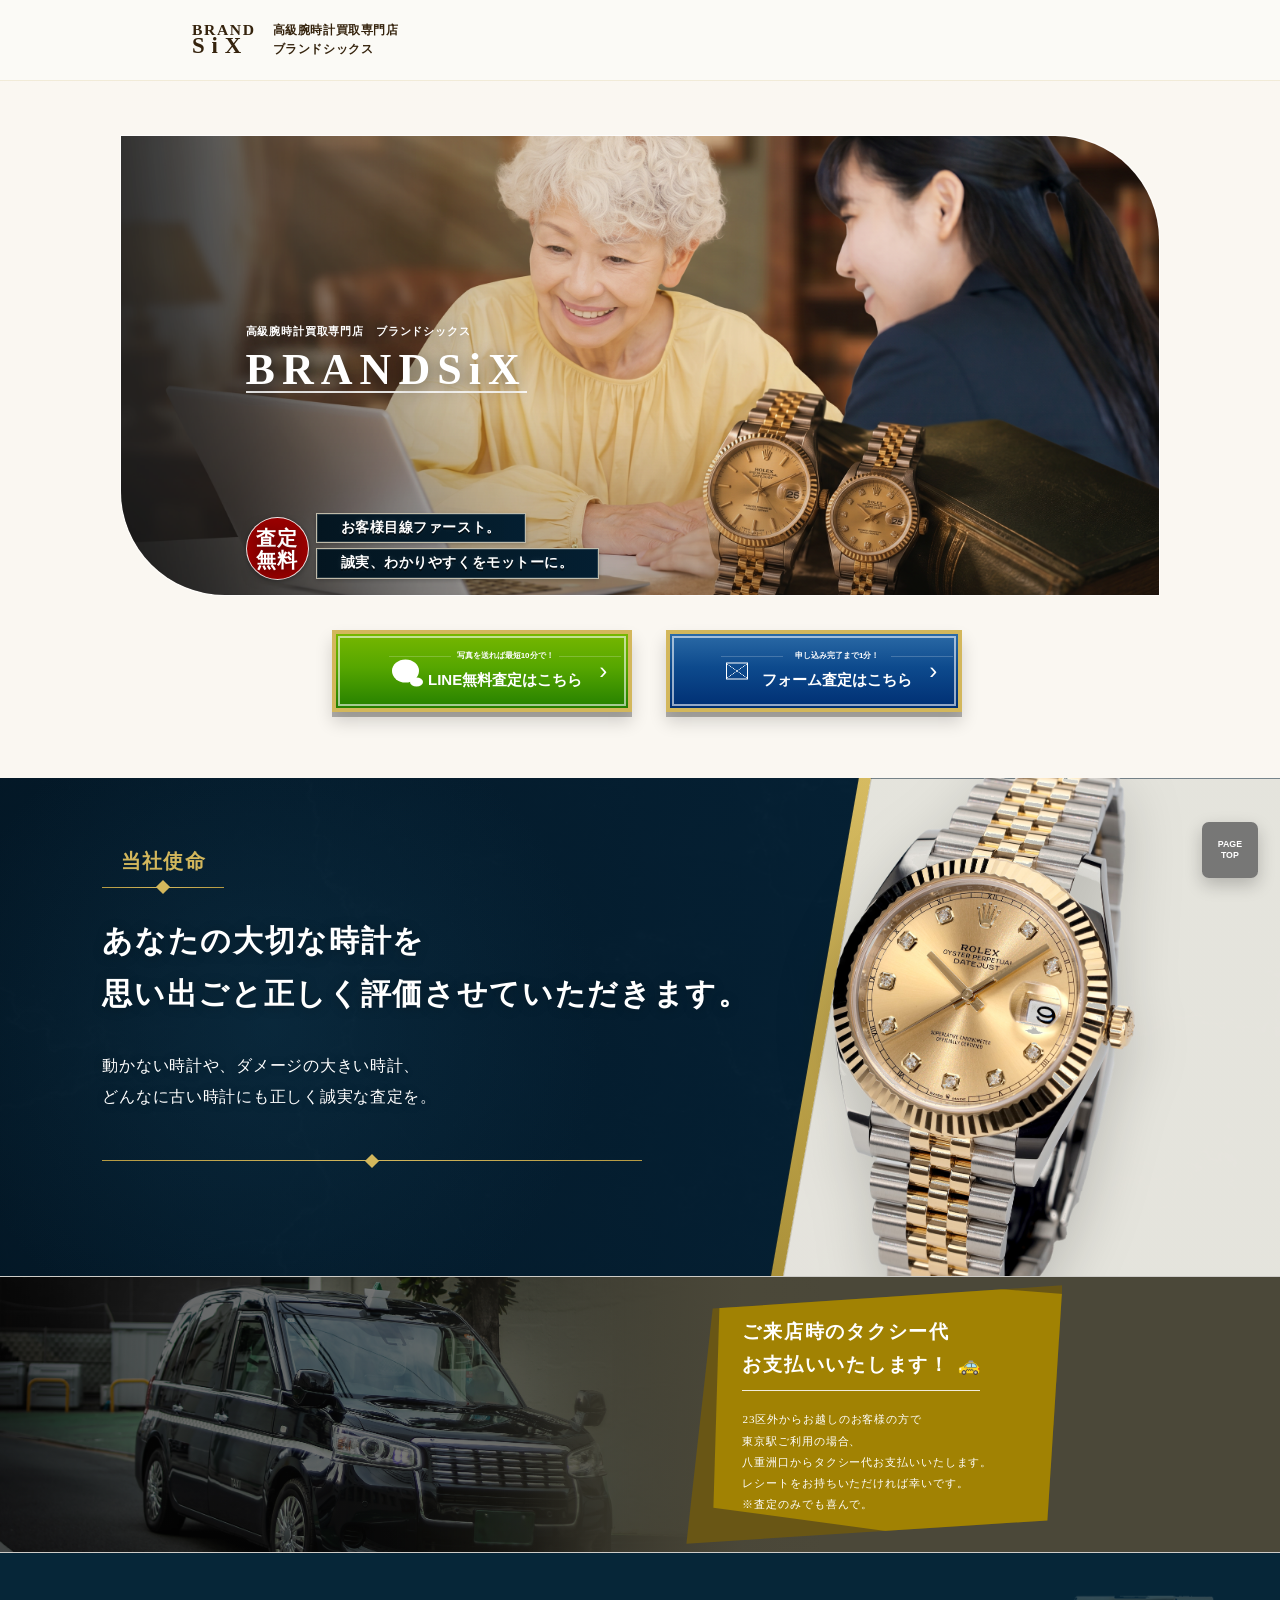
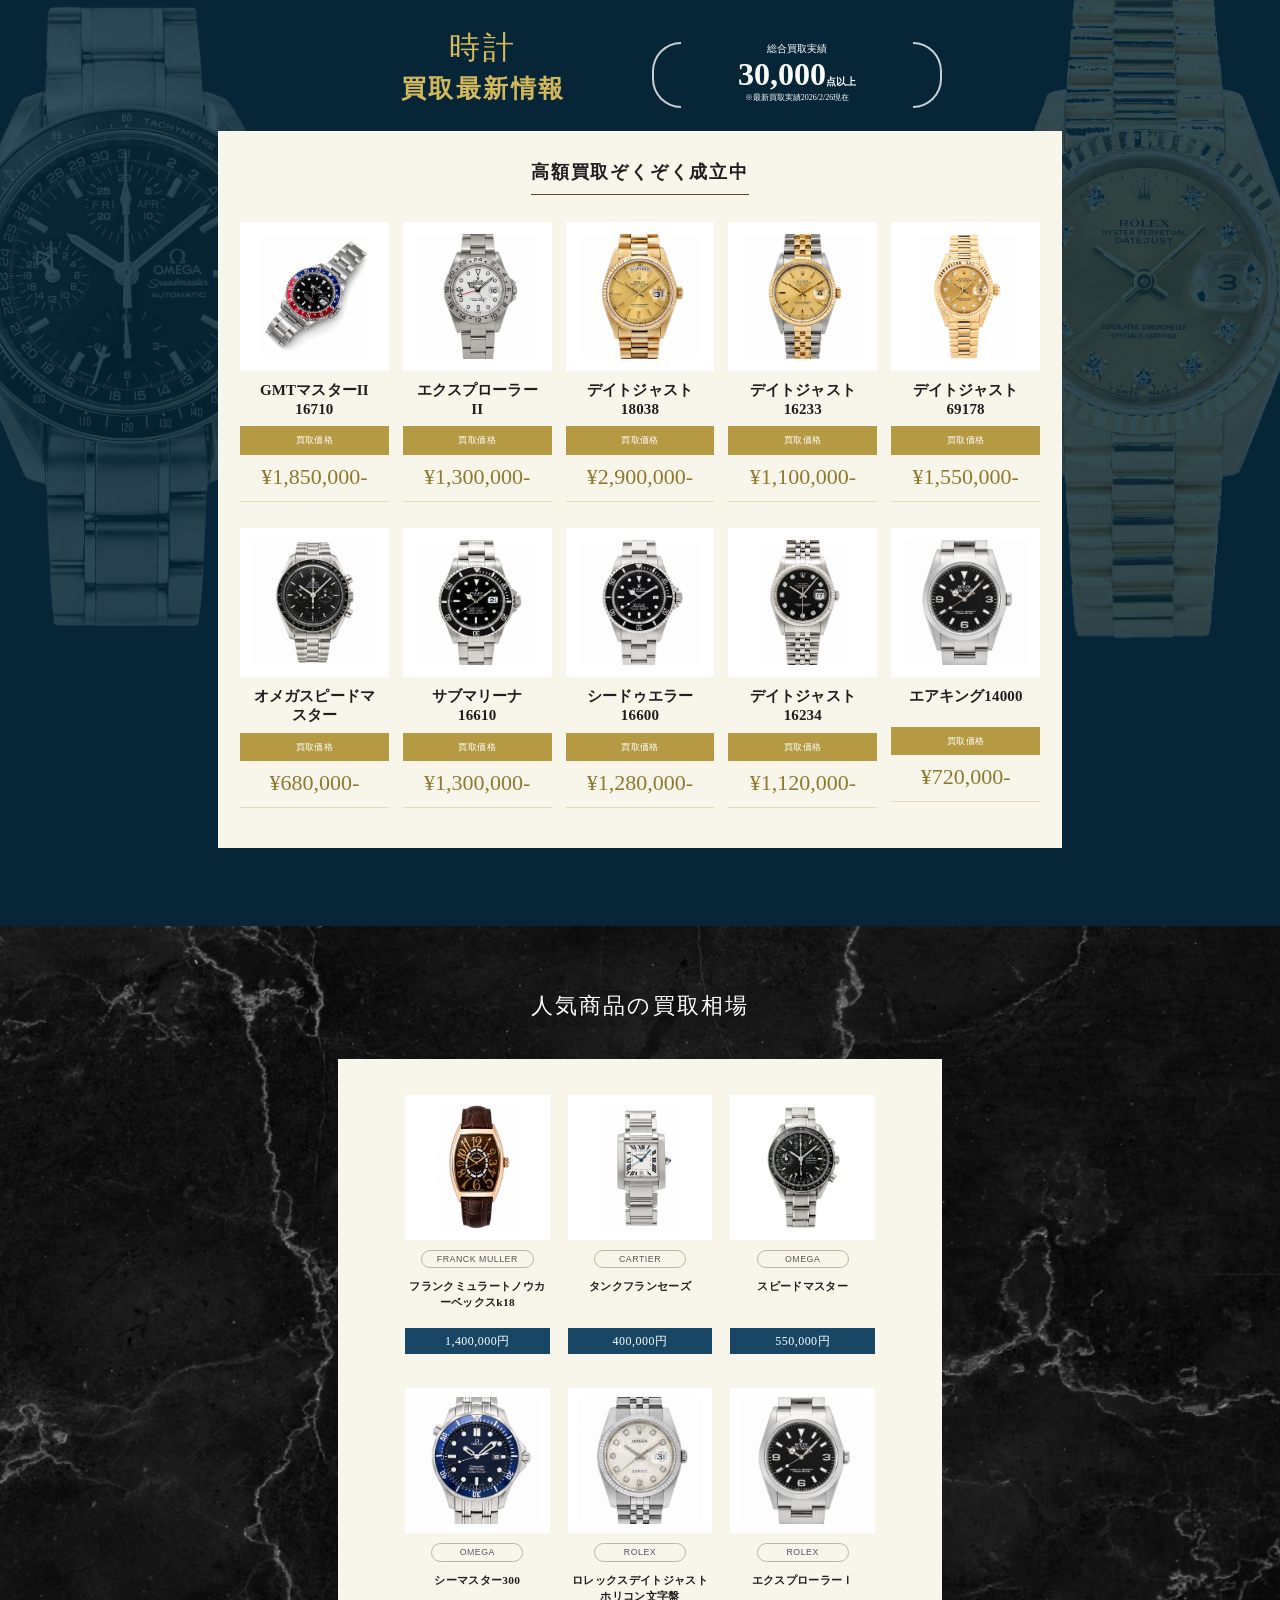
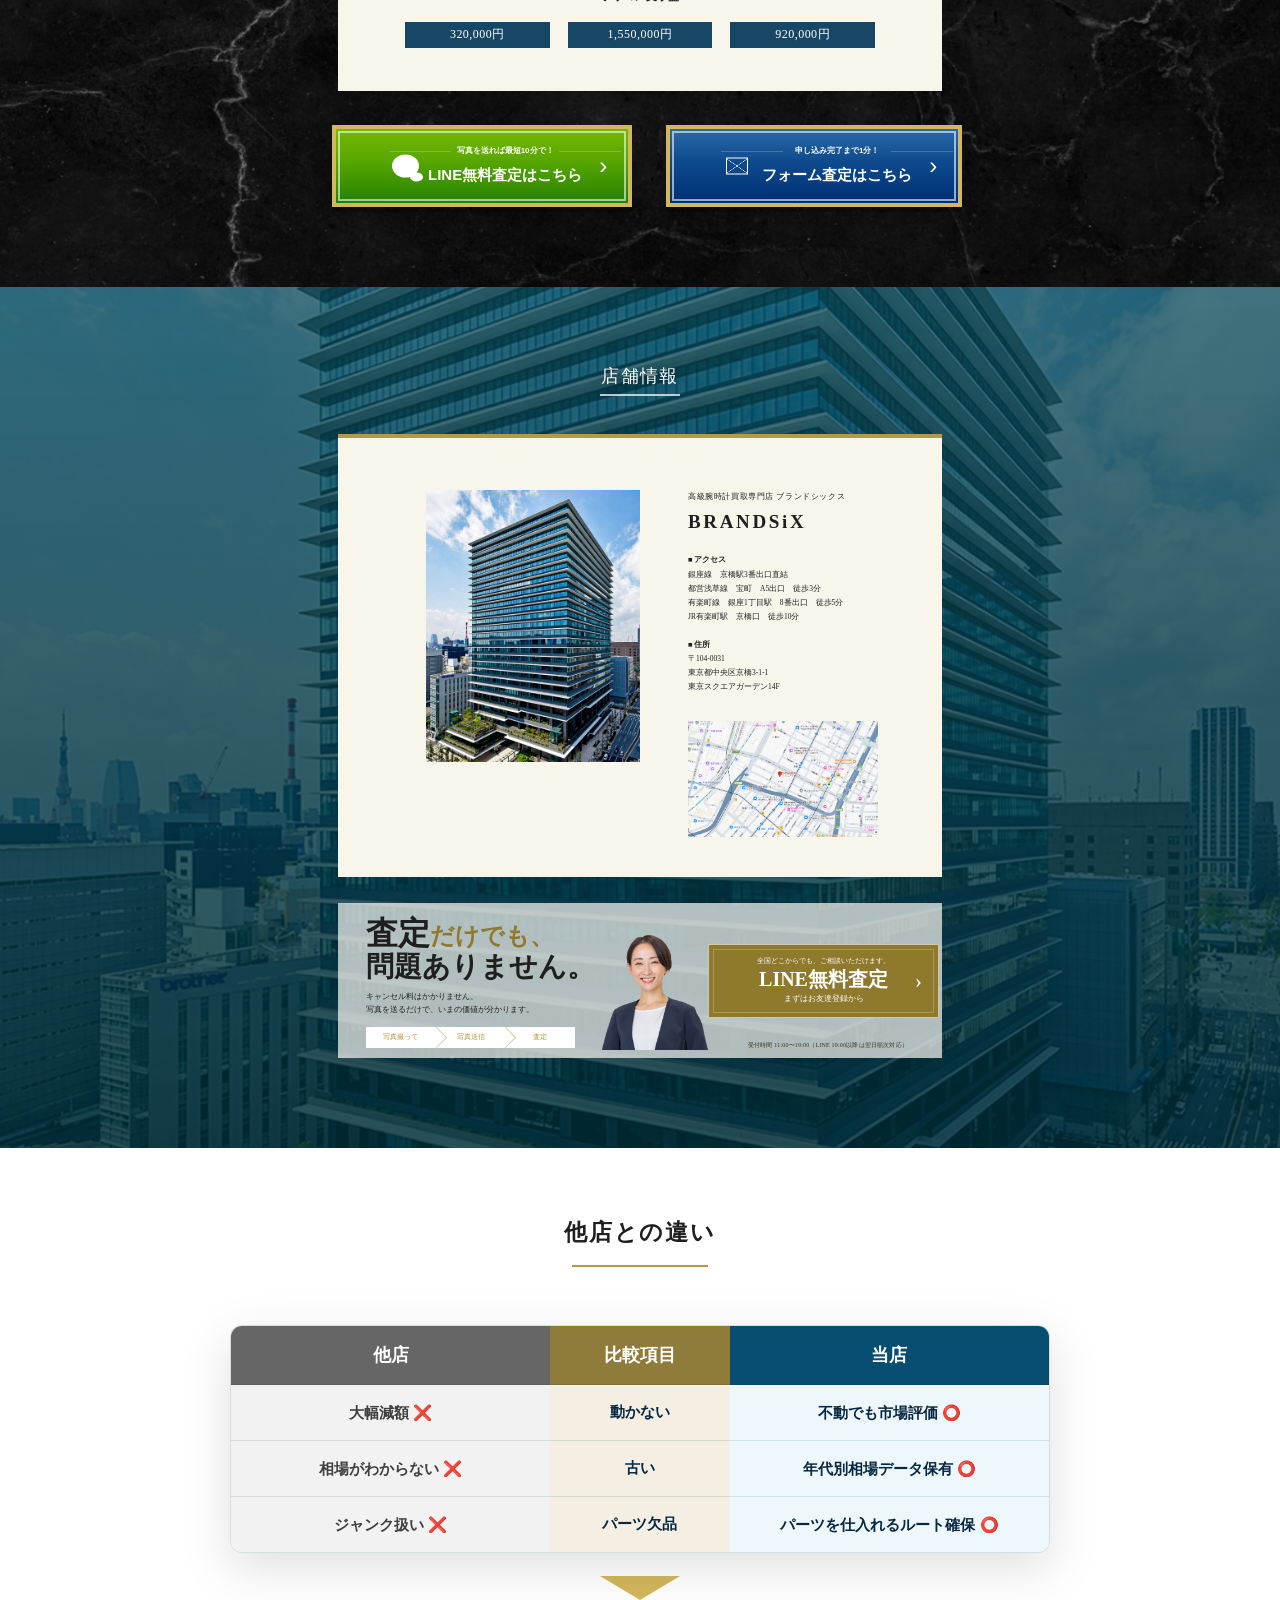
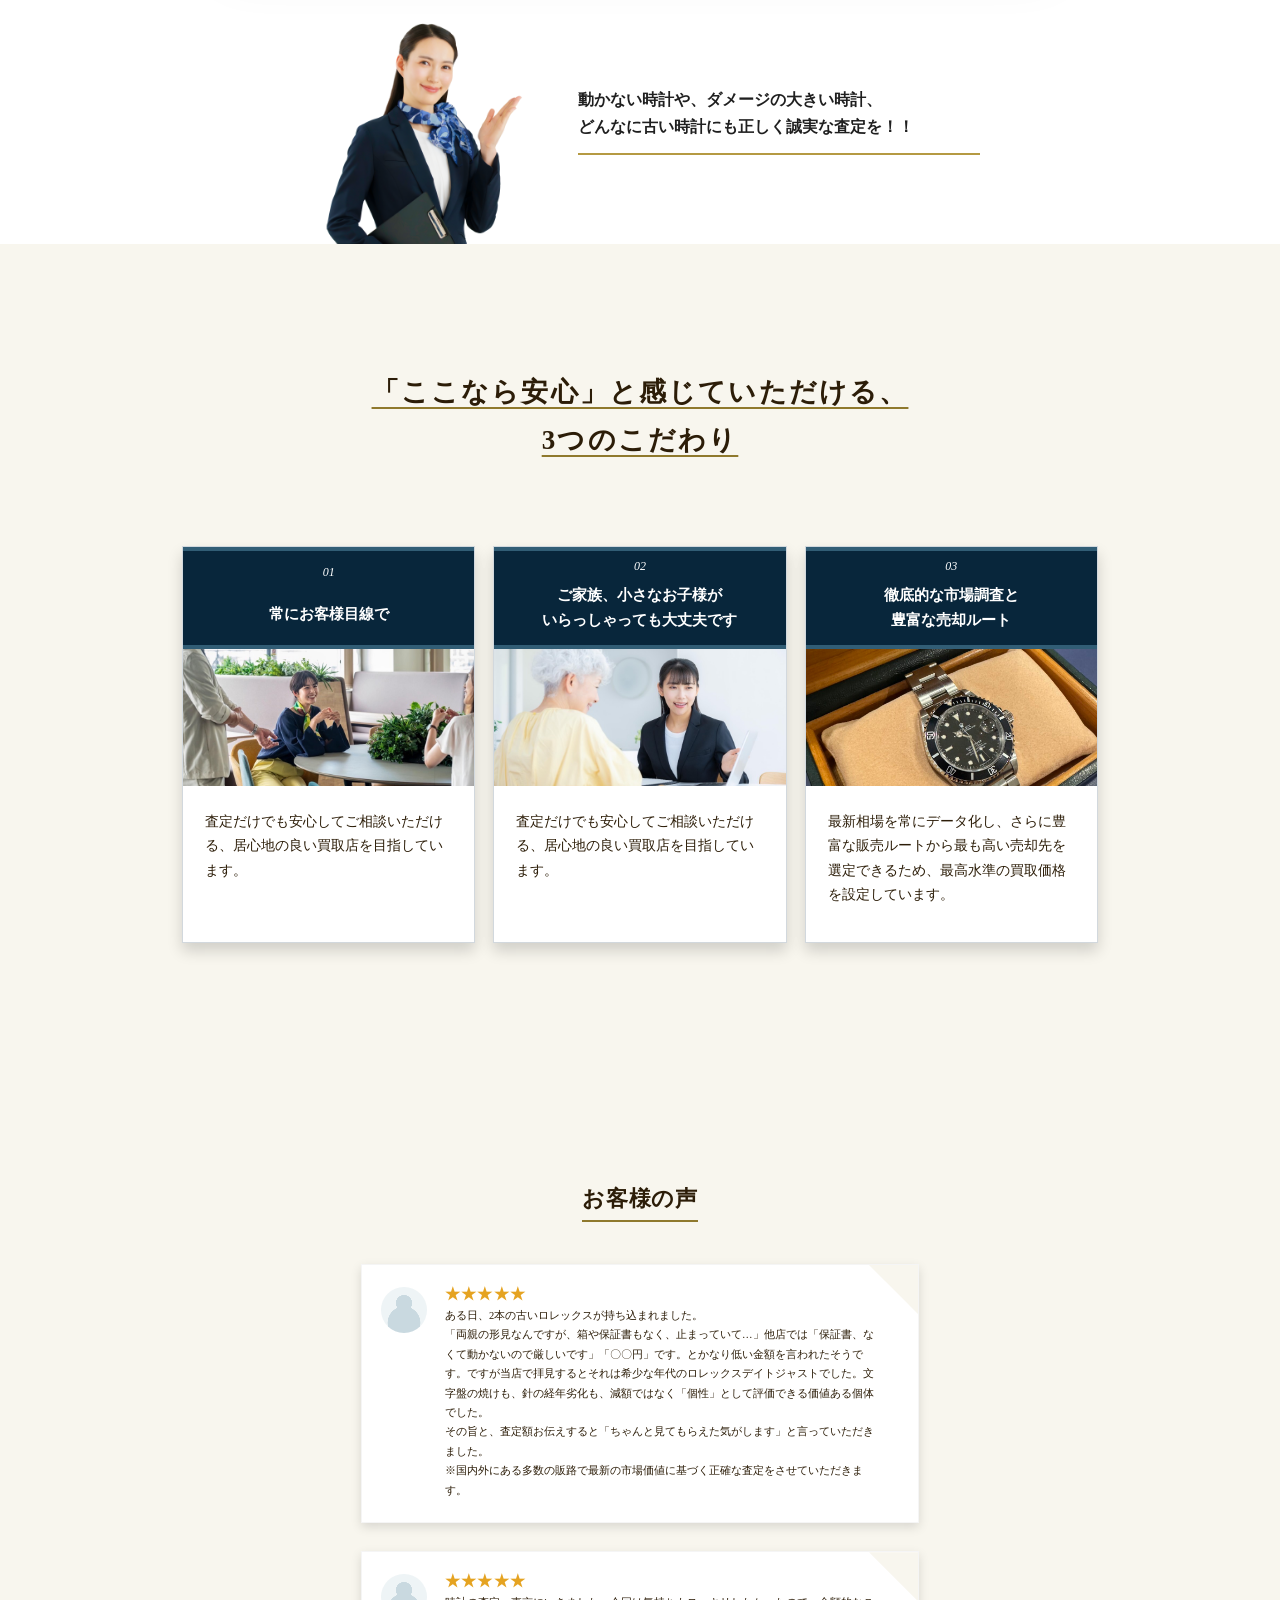
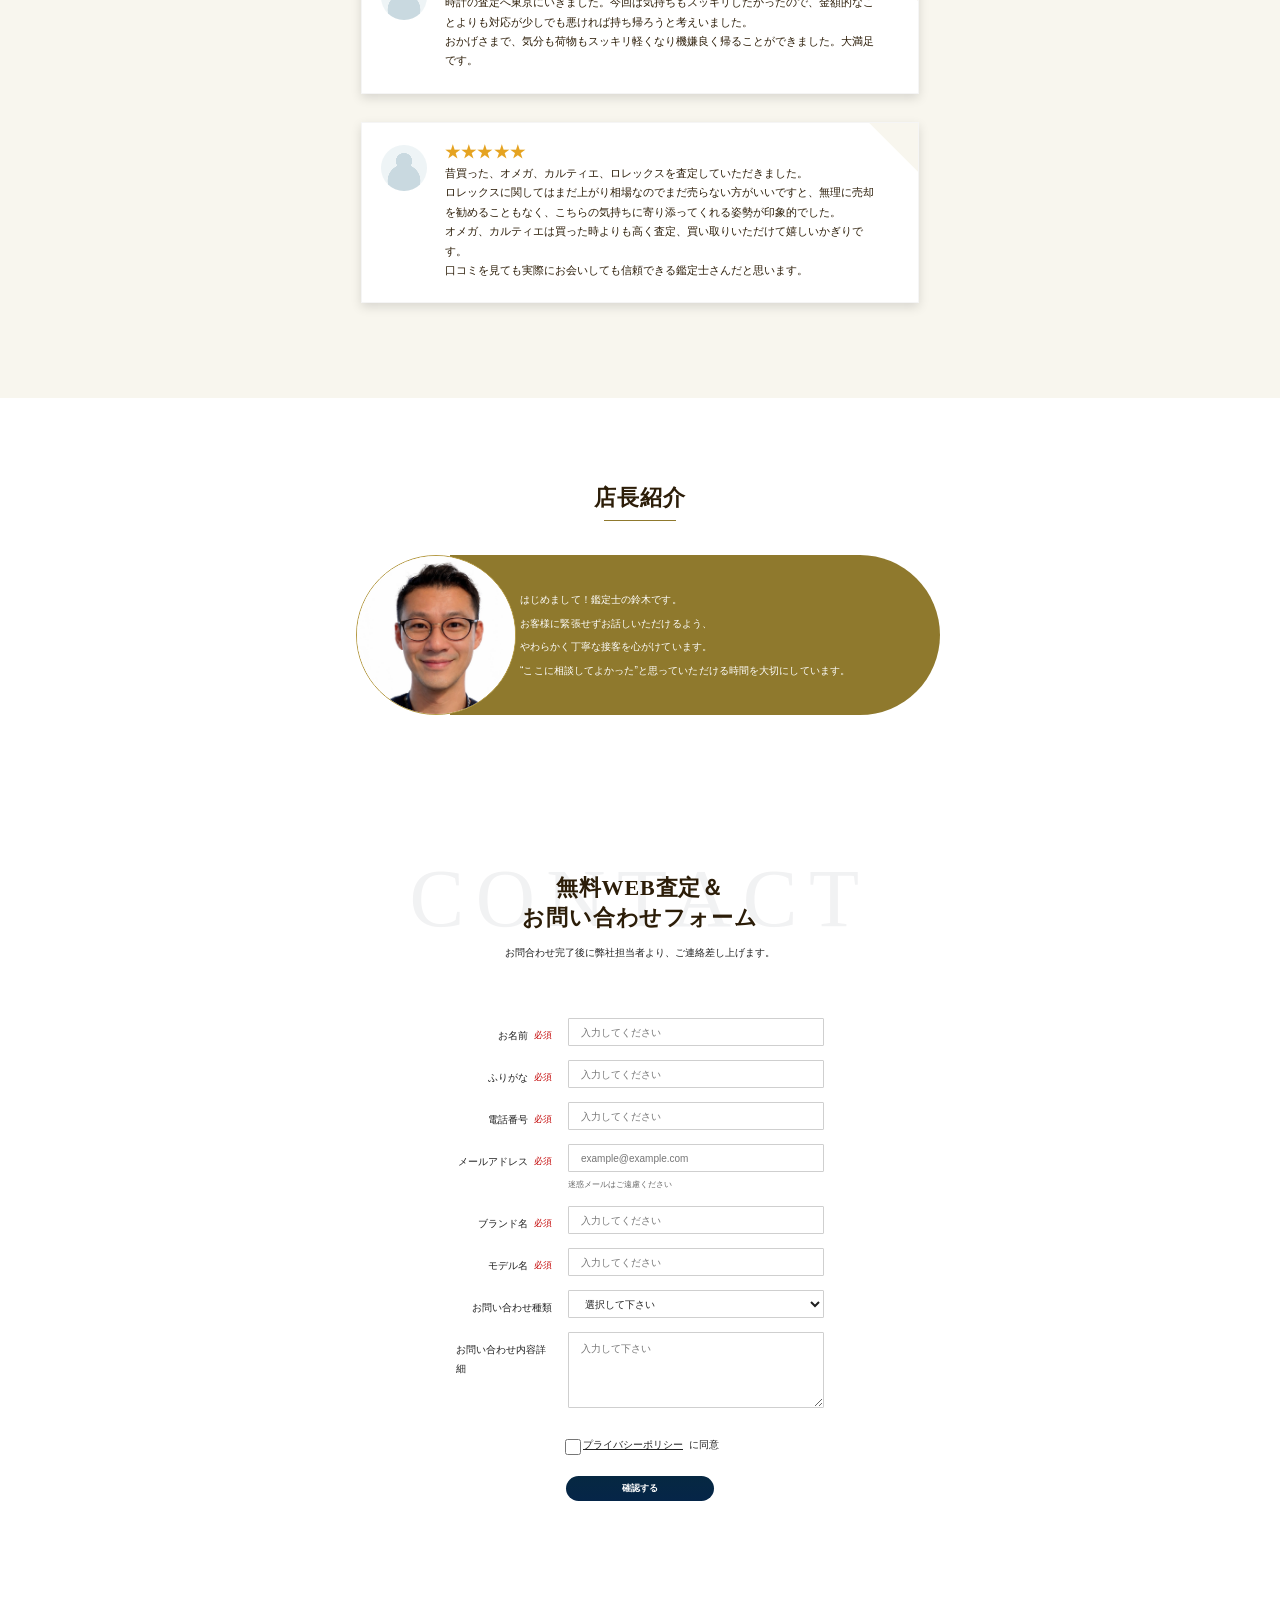
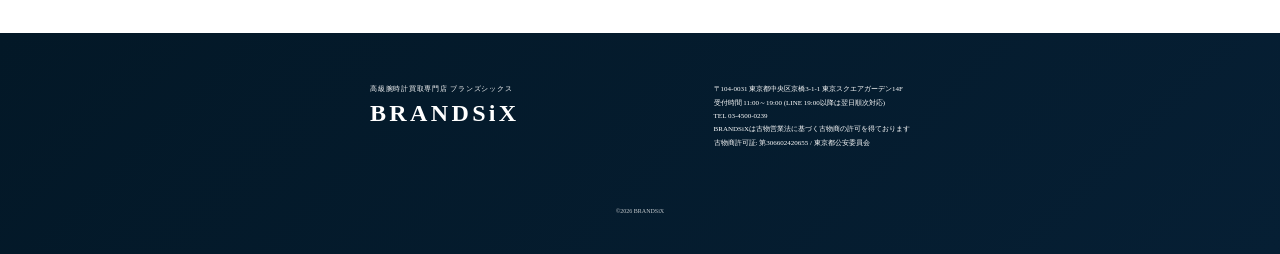
==== commit 77f6e488: "Update mission copy sizing" ====
--- a/site/index.html
+++ b/site/index.html
@@ -5,7 +5,7 @@
     <meta name="viewport" content="width=device-width, initial-scale=1">
     <title>BRANDSiX | 高級腕時計買取専門店</title>
     <meta name="description" content="BRANDSiXは東京・京橋の高級腕時計買取専門店です。ロレックス、オメガ、カルティエなどを誠実に査定します。">
-    <link rel="stylesheet" href="./styles.css?v=20260706-01">
+    <link rel="stylesheet" href="./styles.css?v=20260707-02">
   </head>
   <body>
     <header class="site-header">
@@ -93,16 +93,16 @@
         <div class="results-board">
           <p class="board-title">高額買取ぞくぞく成立中</p>
           <div class="results-grid">
-            <article><img src="../images/0019c6cde6c2bb4e78f0e21c76d7b383.jpg" alt="GMTマスターII 16710"><h3>GMTマスターII 16710</h3><p>A社買取価格： 1,800,000円<br>B社買取価格： 1,750,000円</p><small>ダンシャリ買取金額</small><strong>1,850,000<span>円</span></strong></article>
-            <article><img src="../images/3d5de371ae59e96db514baba44ea71b6.jpg" alt="エクスプローラーII"><h3>エクスプローラーII</h3><p>他社買取価格： 1,260,000円<br>他社買取価格： 1,240,000円</p><small>ダンシャリ参考買取金額</small><strong>1,300,000<span>円</span></strong></article>
-            <article><img src="../images/ed3bcad295362e54029b0c42329c7c7a.jpg" alt="デイトジャスト 69178"><h3>デイトジャスト 69178</h3><p>他社買取価格： 1,500,000円<br>他社買取価格： 1,480,000円</p><small>ダンシャリ参考買取金額</small><strong>1,550,000<span>円</span></strong></article>
-            <article><img src="../images/875790c1927750bb0f1b5bf33b6f8490.jpg" alt="デイデイト 18038"><h3>デイデイト 18038</h3><p>他社買取価格： 2,850,000円<br>他社買取価格： 2,780,000円</p><small>ダンシャリ参考買取金額</small><strong>2,900,000<span>円</span></strong></article>
-            <article><img src="../images/e54482d72175cadaabc0e58d7bb85202.jpg" alt="デイトジャスト 16233"><h3>デイトジャスト 16233</h3><p>他社買取価格： 1,080,000円<br>他社買取価格： 1,000,000円</p><small>ダンシャリ参考買取金額</small><strong>1,100,000<span>円</span></strong></article>
-            <article><img src="../images/0b5d1a7dc1aff4c41a14e4e77fd1151f.png" alt="デイトジャスト 79173"><h3>デイトジャスト 79173</h3><p>他社買取価格： 810,000円<br>他社買取価格： 790,000円</p><small>ダンシャリ参考買取金額</small><strong>820,000<span>円</span></strong></article>
-            <article><img src="../images/b4483fbd33320bf750e5a5c474a8ec3f.jpg" alt="サブマリーナ 16610"><h3>サブマリーナ 16610</h3><p>他社買取価格： 1,200,000円<br>他社買取価格： 1,180,000円</p><small>ダンシャリ参考買取金額</small><strong>1,300,000<span>円</span></strong></article>
-            <article><img src="../images/69ee2bcf5598cfd5851bb9ab6410db9d.jpg" alt="シードゥエラー 16600"><h3>シードゥエラー 16600</h3><p>他社買取価格： 1,200,000円<br>他社買取価格： 1,180,000円</p><small>ダンシャリ参考買取金額</small><strong>1,280,000<span>円</span></strong></article>
-            <article><img src="../images/d262fed6e5d5217ad56c6cf3c63dc7a8.jpg" alt="デイトジャスト 16234"><h3>デイトジャスト 16234</h3><p>他社買取価格： 1,100,000円<br>他社買取価格： 1,080,000円</p><small>ダンシャリ参考買取金額</small><strong>1,120,000<span>円</span></strong></article>
-            <article><img src="../images/c3289e2856573bd42e70fd6a3a4d8de1.jpg" alt="エアキング14000"><h3>エアキング14000</h3><p>他社買取価格： 700,000円<br>他社買取価格： 680,000円</p><small>ダンシャリ参考買取金額</small><strong>720,000<span>円</span></strong></article>
+            <article><img src="../images/0019c6cde6c2bb4e78f0e21c76d7b383.jpg" alt="GMTマスターII 16710"><h3>GMTマスターII 16710</h3><small>買取価格</small><strong>¥1,850,000-</strong></article>
+            <article><img src="../images/3d5de371ae59e96db514baba44ea71b6.jpg" alt="エクスプローラーII"><h3>エクスプローラーII</h3><small>買取価格</small><strong>¥1,300,000-</strong></article>
+            <article><img src="../images/ed3bcad295362e54029b0c42329c7c7a.jpg" alt="デイトジャスト 18038"><h3>デイトジャスト 18038</h3><small>買取価格</small><strong>¥2,900,000-</strong></article>
+            <article><img src="../images/875790c1927750bb0f1b5bf33b6f8490.jpg" alt="デイトジャスト 16233"><h3>デイトジャスト 16233</h3><small>買取価格</small><strong>¥1,100,000-</strong></article>
+            <article><img src="../images/e54482d72175cadaabc0e58d7bb85202.jpg" alt="デイトジャスト 69178"><h3>デイトジャスト 69178</h3><small>買取価格</small><strong>¥1,550,000-</strong></article>
+            <article><img src="../images/0b5d1a7dc1aff4c41a14e4e77fd1151f.png" alt="オメガスピードマスター"><h3>オメガスピードマスター</h3><small>買取価格</small><strong>¥680,000-</strong></article>
+            <article><img src="../images/b4483fbd33320bf750e5a5c474a8ec3f.jpg" alt="サブマリーナ 16610"><h3>サブマリーナ 16610</h3><small>買取価格</small><strong>¥1,300,000-</strong></article>
+            <article><img src="../images/69ee2bcf5598cfd5851bb9ab6410db9d.jpg" alt="シードゥエラー 16600"><h3>シードゥエラー 16600</h3><small>買取価格</small><strong>¥1,280,000-</strong></article>
+            <article><img src="../images/d262fed6e5d5217ad56c6cf3c63dc7a8.jpg" alt="デイトジャスト 16234"><h3>デイトジャスト 16234</h3><small>買取価格</small><strong>¥1,120,000-</strong></article>
+            <article><img src="../images/c3289e2856573bd42e70fd6a3a4d8de1.jpg" alt="エアキング14000"><h3>エアキング14000</h3><small>買取価格</small><strong>¥720,000-</strong></article>
           </div>
         </div>
       </section>
--- a/site/styles.css
+++ b/site/styles.css
@@ -2338,63 +2338,78 @@
     font-size: 18px;
   }
 
-  .cta-pair {
-    width: min(380px, 100%);
+  .cta-pair,
+  .market-ctas {
+    width: calc(100% - 8px);
     grid-template-columns: 1fr;
-    gap: 48px;
-    margin-top: 68px;
-  }
-
-  .cta {
-    min-height: 105px;
+    gap: 24px;
+    margin-top: 42px;
+  }
+
+  .cta,
+  .market-ctas .cta {
+    min-height: 74px;
     overflow: hidden;
-    padding: 23px 55px 23px 108px;
-    border-width: 6px;
-    outline-width: 3px;
-    outline-offset: -12px;
+    padding: 13px 42px 14px 76px;
+    border-width: 4px;
+    outline-width: 2px;
+    outline-offset: -8px;
     box-shadow: 0 8px 0 rgba(0, 0, 0, 0.28), 0 15px 20px rgba(0, 0, 0, 0.16);
   }
 
-  .cta::before {
-    left: 70px;
-    width: 28px;
-    height: 24px;
-  }
-
-  .cta::after {
-    right: 28px;
-    font-size: 31px;
-  }
-
-  .cta small {
-    margin-bottom: 14px;
+  .cta::before,
+  .market-ctas .cta::before {
+    left: 42px;
+    width: 22px;
+    height: 19px;
+  }
+
+  .cta::after,
+  .market-ctas .cta::after {
+    right: 18px;
+    font-size: 22px;
+  }
+
+  .cta small,
+  .market-ctas .cta small {
+    margin-bottom: 7px;
+    font-size: 8px;
+    line-height: 1.15;
+    white-space: nowrap;
+  }
+
+  .cta::after,
+  .market-ctas .cta::after {
+    right: 18px;
+  }
+
+  .cta strong,
+  .market-ctas .cta strong {
     font-size: 15px;
-  }
-
-  .cta::after {
-    right: 28px;
-  }
-
-  .cta strong {
-    font-size: 20px;
+    line-height: 1.15;
     white-space: nowrap;
+    max-width: none;
   }
 
   .cta small::before,
-  .cta small::after {
+  .cta small::after,
+  .market-ctas .cta small::before,
+  .market-ctas .cta small::after {
     width: 96px;
   }
 
-  .cta small::before {
-    right: calc(50% + 84px);
-  }
-
-  .cta small::after {
-    left: calc(50% + 84px);
+  .cta small::before,
+  .market-ctas .cta small::before {
+    right: calc(50% + 85px);
+  }
+
+  .cta small::after,
+  .market-ctas .cta small::after {
+    left: calc(50% + 85px);
   }
 
   .mission-section {
-    display: none;
+    display: block;
   }
 
   .mission-section::before {
@@ -2413,7 +2428,7 @@
   }
 
   .mission-message {
-    width: 100%;
+    width: 88%;
     padding: 42px 36% 38px 22px;
   }
 
@@ -2444,13 +2459,13 @@
   }
 
   .mission-message h2 {
-    font-size: clamp(17px, 5vw, 22px);
+    font-size: clamp(13.6px, 4vw, 17.6px);
     line-height: 1.65;
   }
 
   .mission-message p:last-child {
     margin-top: 16px;
-    font-size: 11.5px;
+    font-size: 9.2px;
     line-height: 1.85;
   }
 
@@ -2464,7 +2479,7 @@
   }
 
   .taxi-section {
-    min-height: 600px;
+    min-height: 450px;
     align-items: start;
     padding: 74px 0 60px;
     background: #1a1911;
@@ -2474,7 +2489,7 @@
     top: auto;
     left: 0;
     z-index: 0;
-    width: min(62%, 260px);
+    width: min(124%, 500px);
     height: auto;
     bottom: 0;
     object-fit: contain;
@@ -2510,7 +2525,7 @@
     width: fit-content;
     margin: 0 auto 110px;
     padding: 26px 0 8px;
-    font-size: 27px;
+    font-size: 20px;
     line-height: 1.85;
     letter-spacing: 0.08em;
   }
@@ -2519,7 +2534,7 @@
     position: relative;
     z-index: 1;
     margin-bottom: 0;
-    font-size: 24px;
+    font-size: 14px;
     line-height: 1.9;
     letter-spacing: 0.05em;
   }
@@ -2619,12 +2634,6 @@
     height: 132px;
   }
 
-  .market-ctas {
-    width: min(472px, calc(100% - 92px));
-    margin-top: 88px;
-    gap: 48px;
-  }
-
   .results-grid strong,
   .market-grid strong {
     font-size: 6.8px;
@@ -2702,8 +2711,8 @@
   .access-cta-card {
     width: min(352px, 100%);
     display: block;
-    min-height: 424px;
-    padding: 25px 16px 17px;
+    min-height: 0;
+    padding: 25px 16px 10px;
     text-align: left;
   }
 
@@ -2728,10 +2737,10 @@
   }
 
   .access-cta-copy p {
-    max-width: 168px;
+    max-width: 160px;
     margin: 0 0 17px;
-    font-size: 11px;
-    line-height: 1.55;
+    font-size: 8.2px;
+    line-height: 1.42;
     white-space: normal;
   }
 
@@ -2758,7 +2767,7 @@
     width: 100%;
     min-height: 88px;
     height: 88px;
-    margin: 17px auto 0;
+    margin: 12px auto 0;
     padding: 16px 38px 14px 30px;
     transform: none;
   }
@@ -2778,7 +2787,7 @@
 
   .access-line-note {
     position: static;
-    margin-top: 4px;
+    margin-top: 2px;
     font-size: 10px;
     line-height: 1.45;
     text-align: left;
@@ -2934,8 +2943,8 @@
     width: min(100%, 340px);
     margin: 0 auto;
     color: #fff;
-    font-size: 17.5px;
-    line-height: 2.5;
+    font-size: 13.2px;
+    line-height: 2.05;
     white-space: normal;
   }
 
@@ -3319,6 +3328,23 @@
   .results-grid strong span {
     font-size: 9px;
   }
+
+  .market-ctas {
+    width: calc(100% - 8px);
+    grid-template-columns: 1fr;
+    gap: 24px;
+    margin-top: 42px;
+  }
+
+  .market-ctas .cta {
+    min-height: 74px;
+    overflow: hidden;
+    padding: 13px 42px 14px 76px;
+    border-width: 4px;
+    outline-width: 2px;
+    outline-offset: -8px;
+    box-shadow: 0 8px 0 rgba(0, 0, 0, 0.28), 0 15px 20px rgba(0, 0, 0, 0.16);
+  }
 }
 
 @media (min-width: 601px) and (max-width: 767px) {
@@ -3372,7 +3398,7 @@
   .copy-ribbon {
     margin-top: clamp(52px, 8vw, 72px);
     width: min(100%, 420px);
-    padding-left: 48px;
+    padding-left: 68px;
   }
 
   .copy-ribbon strong {
@@ -3381,8 +3407,9 @@
   }
 
   .free-badge {
+    position: absolute;
     left: 0;
-    bottom: clamp(170px, 27vw, 205px);
+    bottom: -1px;
     width: 58px;
     height: 58px;
     font-size: 17px;
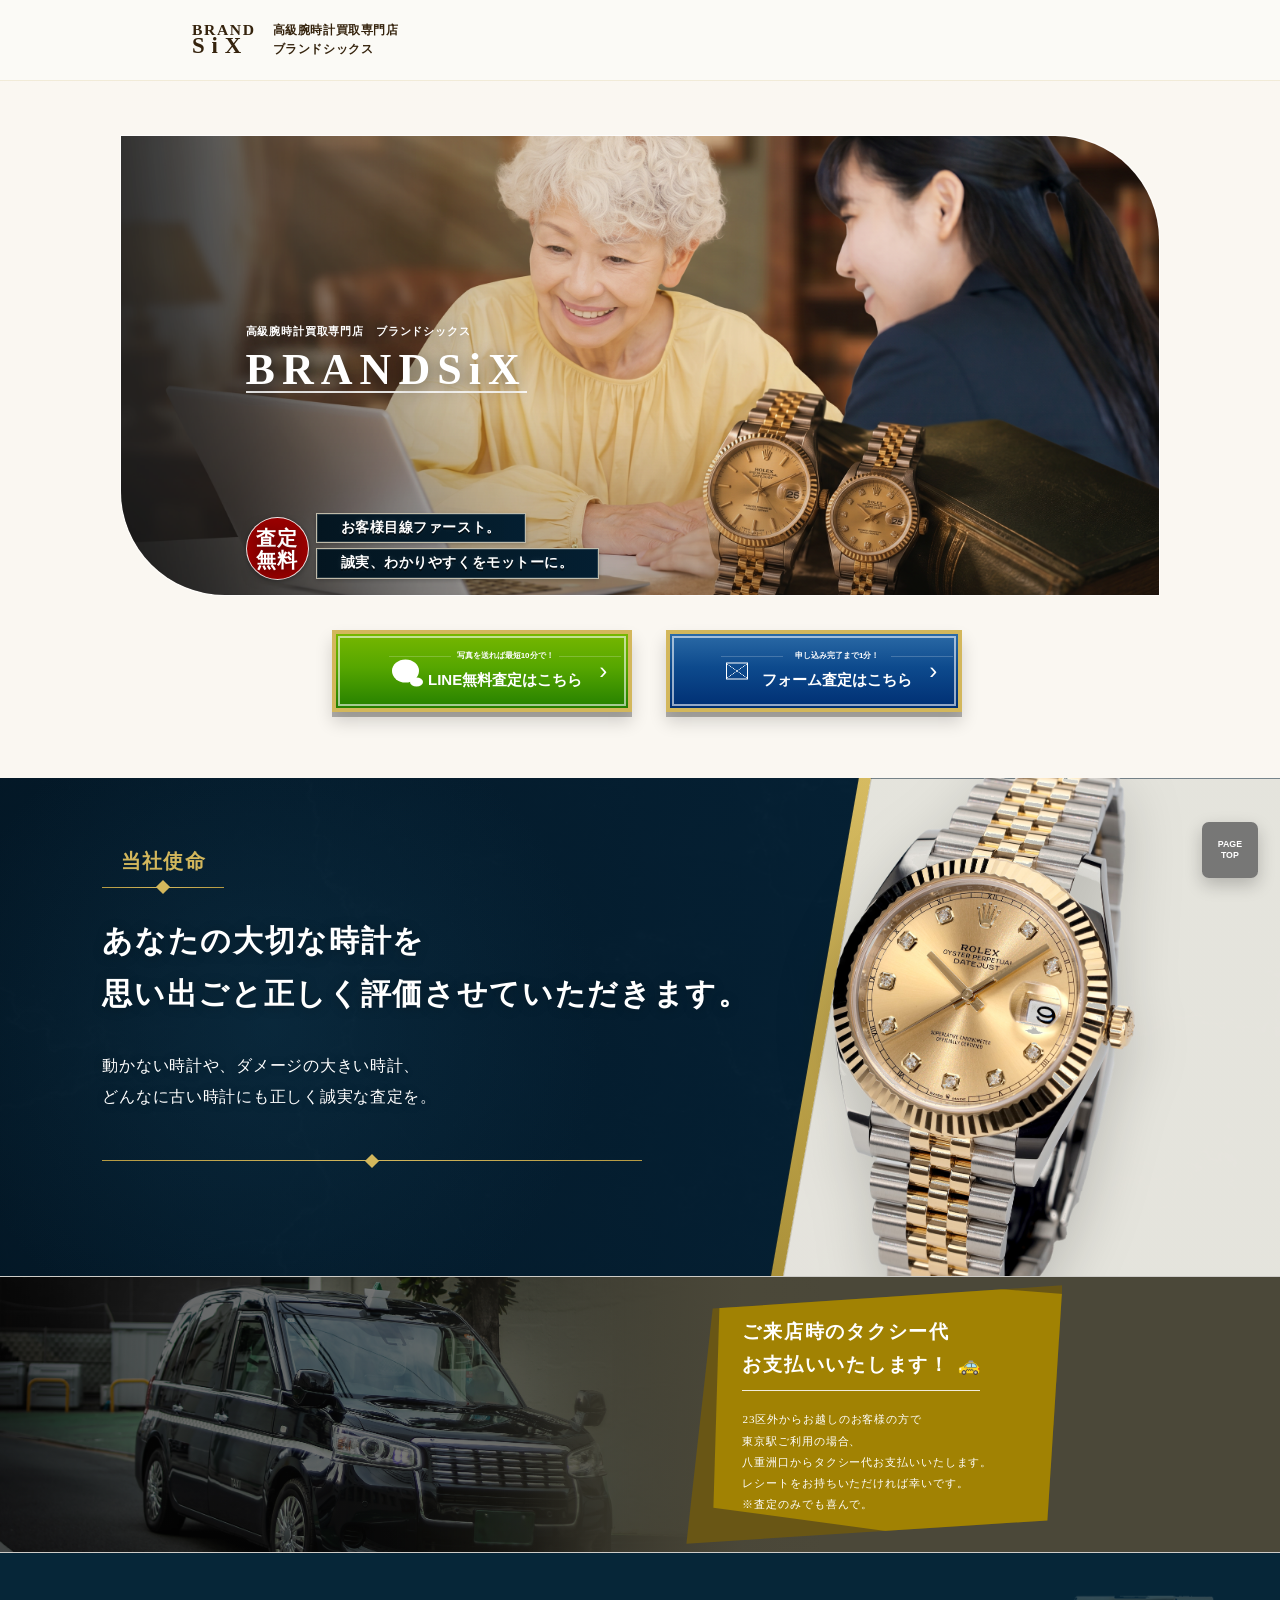
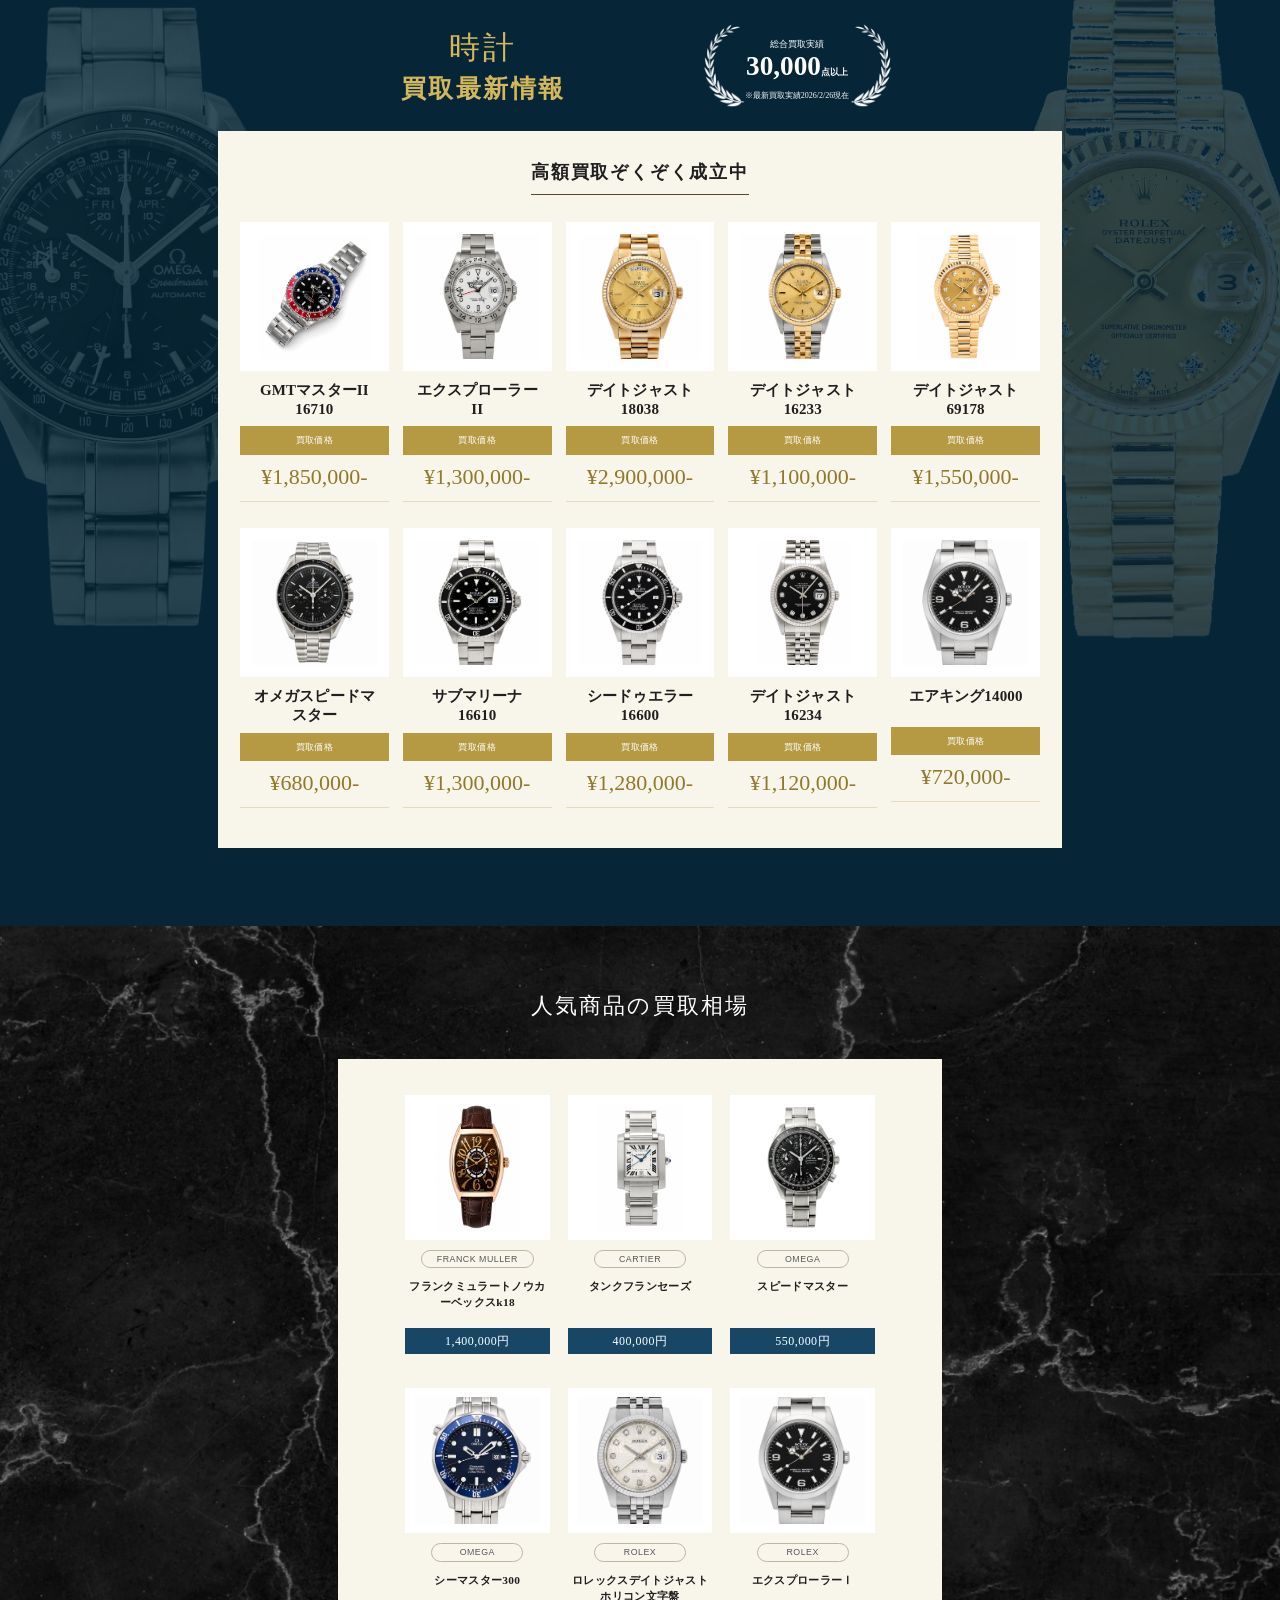
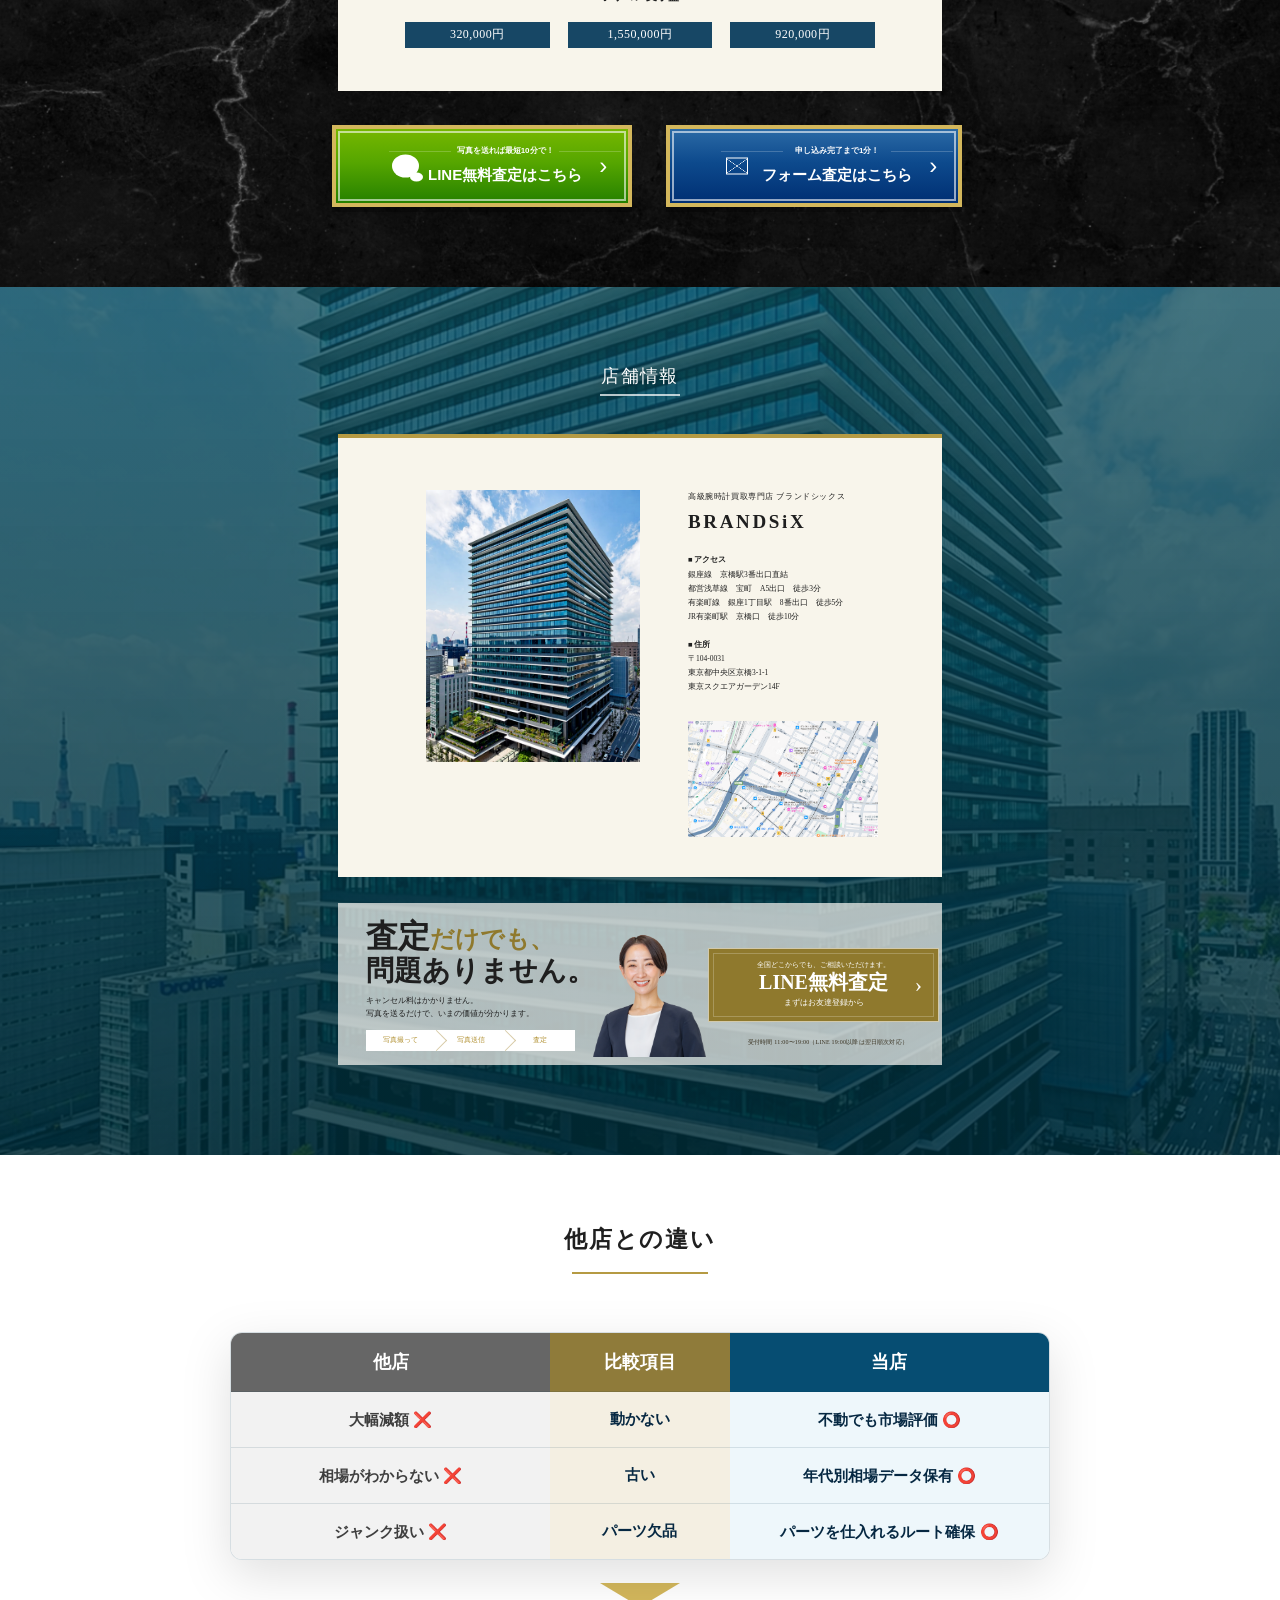
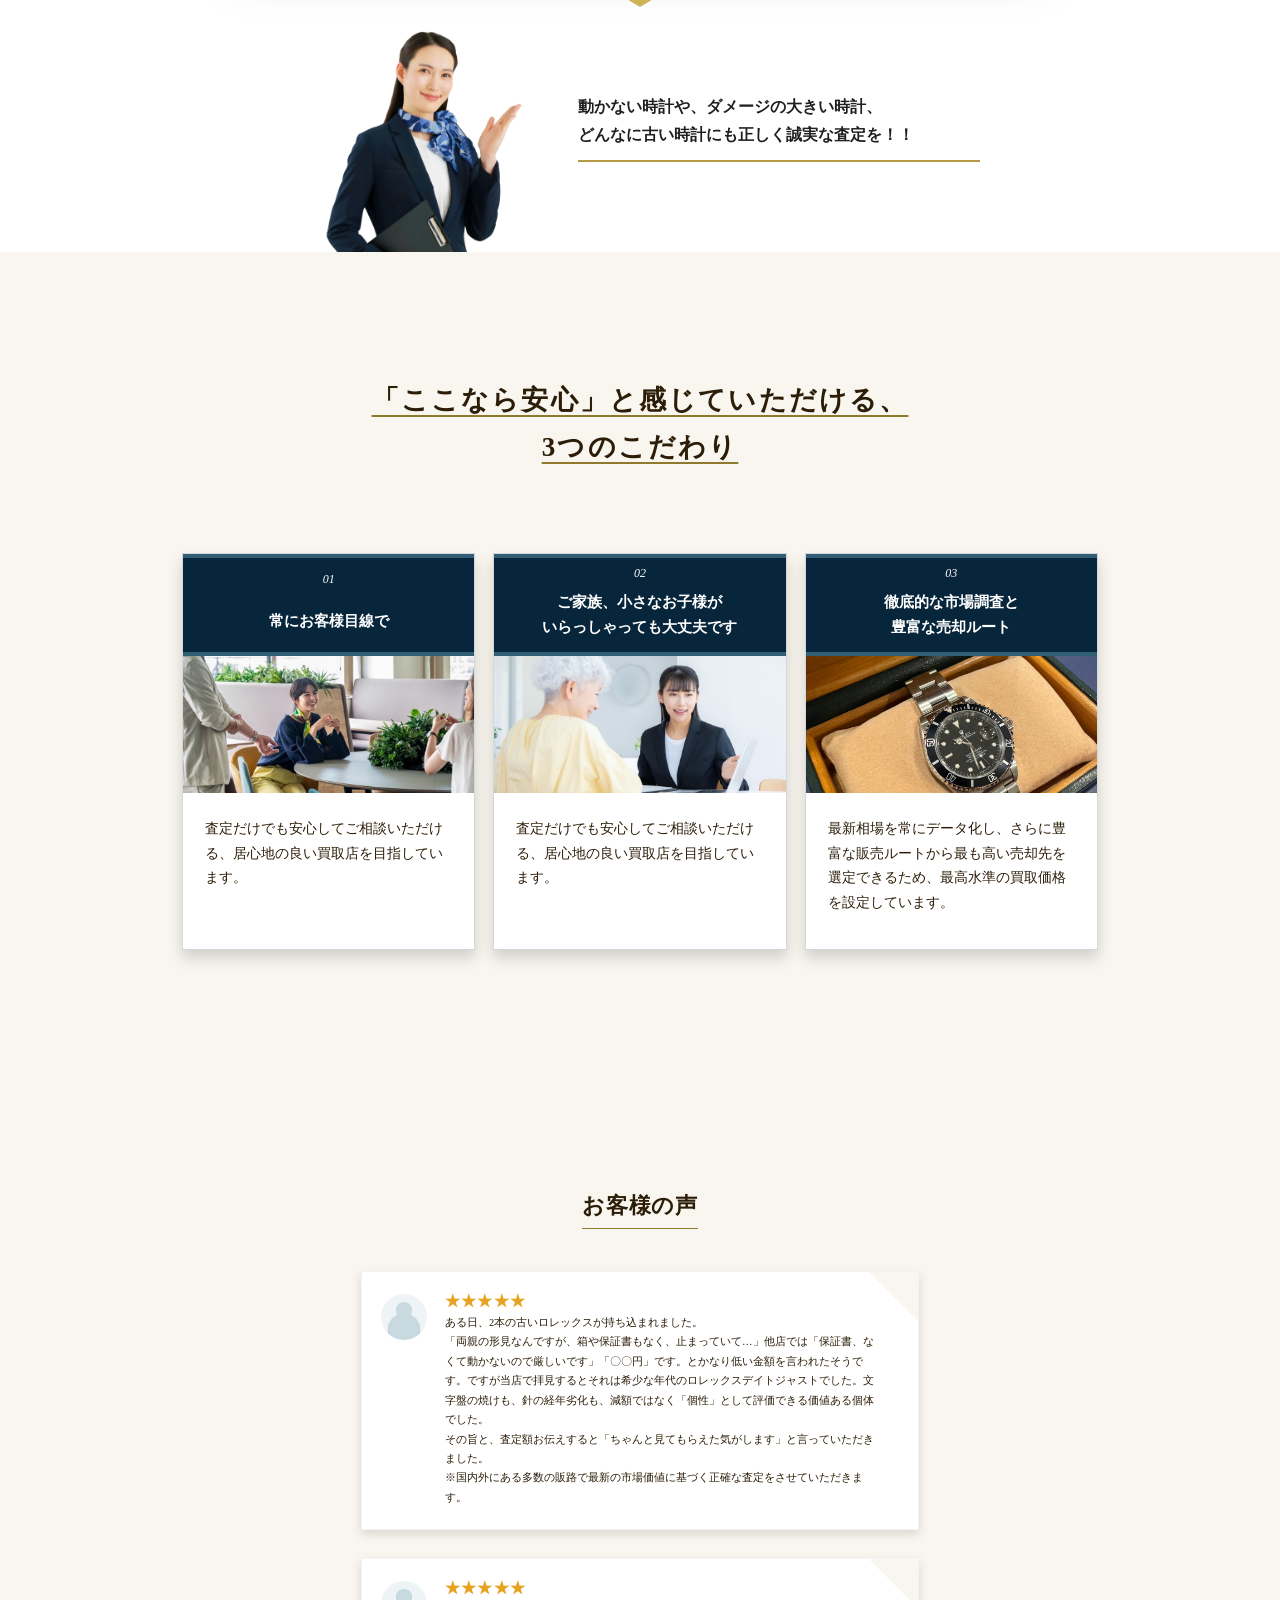
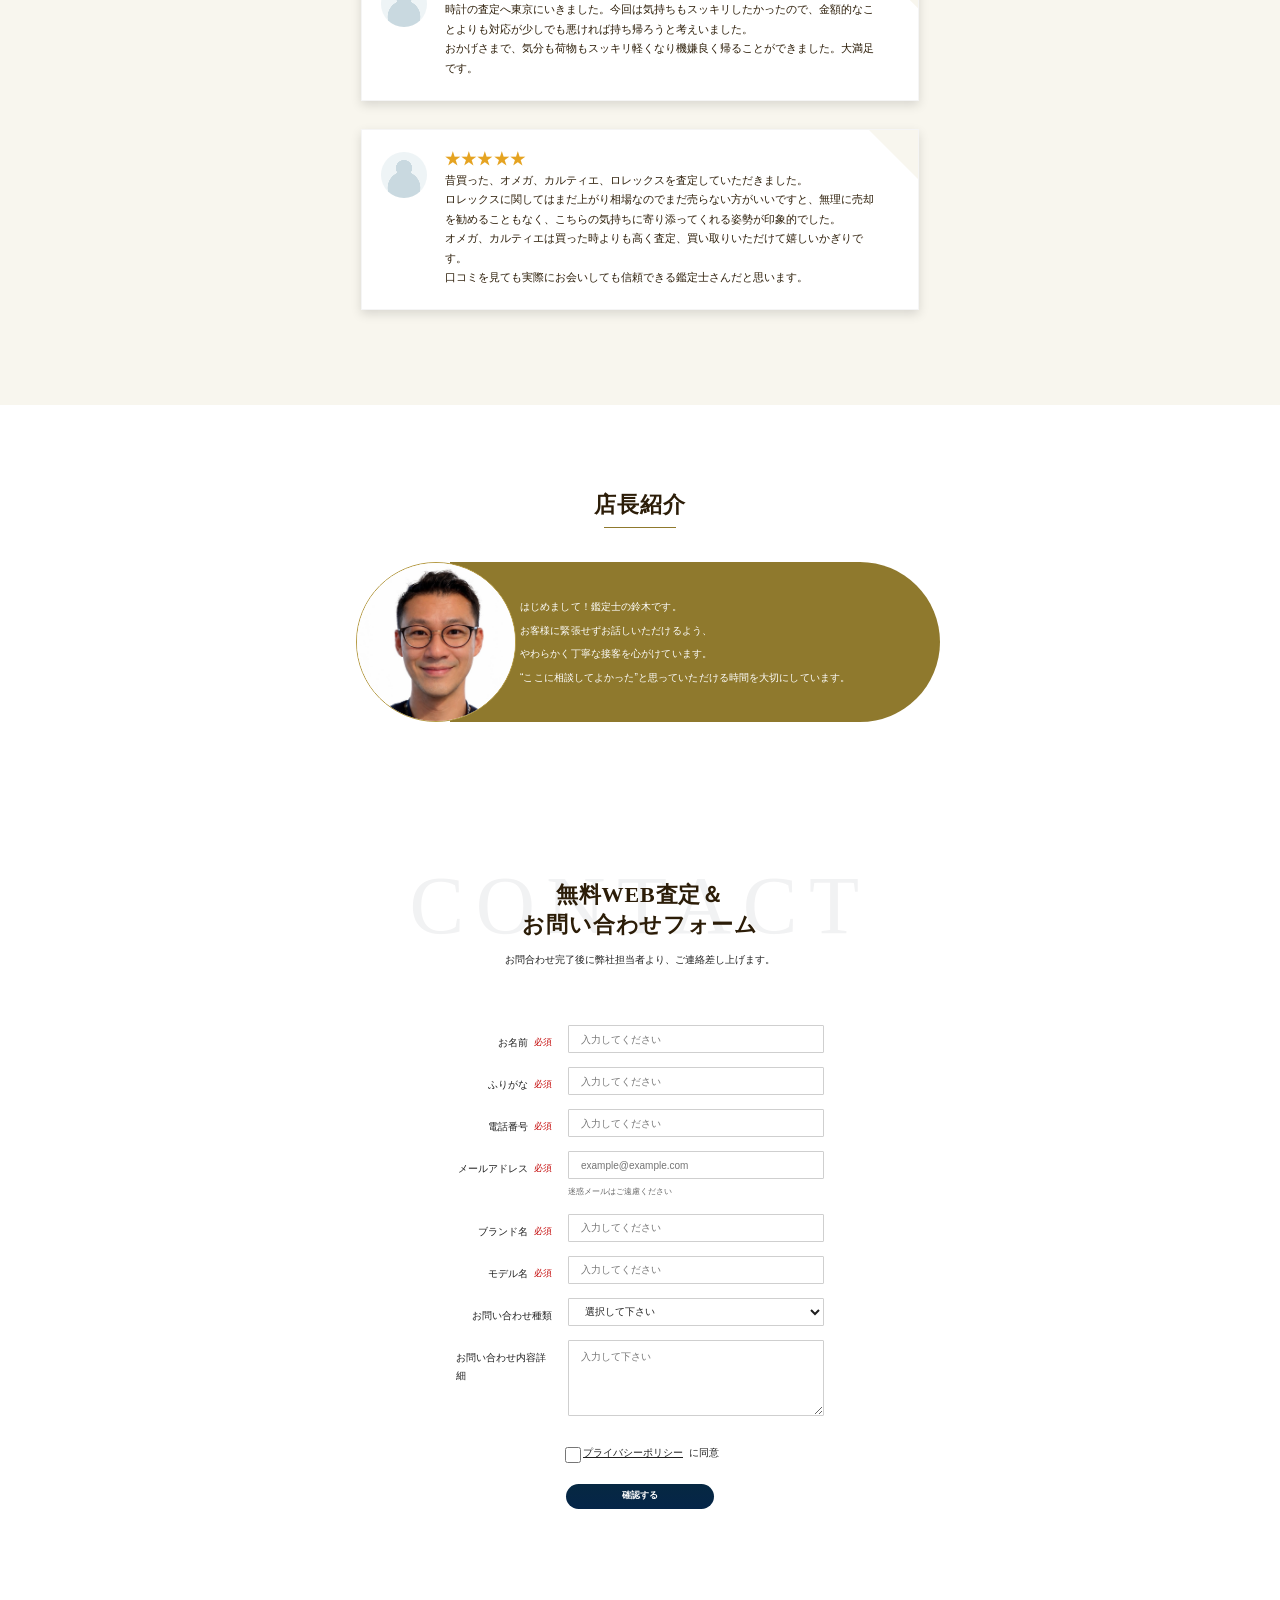
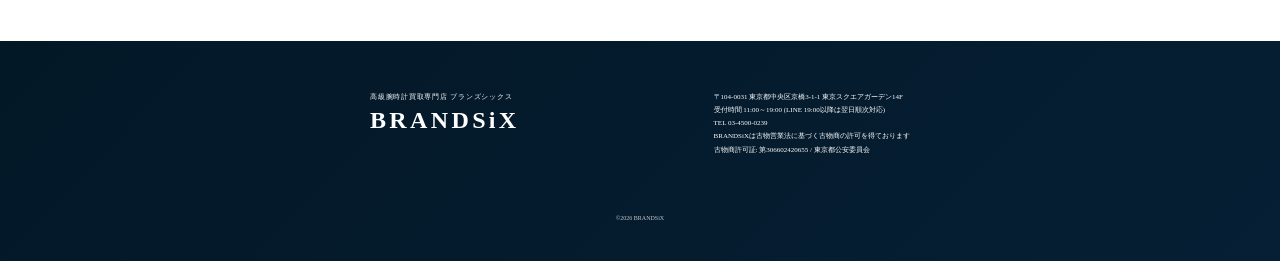
==== commit c6c650ab: "Update results badge and access layout" ====
--- a/site/index.html
+++ b/site/index.html
@@ -5,7 +5,7 @@
     <meta name="viewport" content="width=device-width, initial-scale=1">
     <title>BRANDSiX | 高級腕時計買取専門店</title>
     <meta name="description" content="BRANDSiXは東京・京橋の高級腕時計買取専門店です。ロレックス、オメガ、カルティエなどを誠実に査定します。">
-    <link rel="stylesheet" href="./styles.css?v=20260707-02">
+    <link rel="stylesheet" href="./styles.css?v=20260709-01">
   </head>
   <body>
     <header class="site-header">
--- a/site/styles.css
+++ b/site/styles.css
@@ -674,32 +674,38 @@
 
 .results-badge {
   position: relative;
+  z-index: 0;
   display: grid;
   justify-items: center;
   gap: 0px;
-  padding: 0 37px;
+  min-height: 76px;
+  padding: 10px 47px 6px;
   text-align: center;
-}
-
-.results-badge::before,
-.results-badge::after {
+  --laurel-inset: -22px -56px;
+}
+
+.results-badge::before {
   content: "";
   position: absolute;
-  top: 3px;
-  width: 27px;
-  height: 62px;
-  border: 2px solid rgba(255, 255, 255, 0.78);
-  border-right: 0;
-  border-radius: 849.2px 0 0 849.2px;
-}
-
-.results-badge::before {
-  left: 0;
+  inset: var(--laurel-inset);
+  z-index: -1;
+  width: auto !important;
+  height: auto !important;
+  border: 0 !important;
+  border-radius: 0;
+  background: url("../images/laurel_wide_transparent.png") center / contain no-repeat;
+  pointer-events: none;
 }
 
 .results-badge::after {
-  right: 0;
-  transform: scaleX(-1);
+  display: none !important;
+}
+
+.results-badge > span,
+.results-badge strong,
+.results-badge em {
+  position: relative;
+  z-index: 1;
 }
 
 .results-badge small,
@@ -710,12 +716,20 @@
 
 .results-badge strong {
   font-family: Georgia, serif;
-  font-size: 32px;
+  font-size: 27.2px;
   line-height: 1;
+  white-space: nowrap;
 }
 
 .results-badge span {
-  font-size: 10px;
+  font-size: 8.5px;
+}
+
+@media (min-width: 1024px) {
+  .results-badge > span,
+  .results-badge strong {
+    transform: translateY(-8px);
+  }
 }
 
 .results-board {
@@ -1131,12 +1145,12 @@
 .access-cta-card img {
   align-self: end;
   justify-self: start;
-  width: 178px;
+  width: 190px;
   max-width: none;
-  height: 132px;
+  height: 140px;
   object-fit: cover;
   object-position: center 0%;
-  transform: translate(-58px, 2px);
+  transform: translate(-70px, 2px);
   transform-origin: center top;
 }
 
@@ -1198,7 +1212,7 @@
 .access-line-note {
   position: absolute;
   right: 34px;
-  bottom: 6px;
+  bottom: 16px;
   margin: 0;
   color: #3a3322;
   font-size: 6px;
@@ -2056,7 +2070,17 @@
     grid-template-columns: repeat(2, minmax(0, 1fr));
   }
 
-  .access-main,
+  .staff-note,
+  .manager-card {
+    grid-template-columns: 1fr;
+  }
+
+  .access-main {
+    grid-template-columns: minmax(0, 1.18fr) minmax(250px, 0.82fr);
+    gap: 28px;
+    align-items: stretch;
+  }
+
   .access-cta-card,
   .staff-note,
   .manager-card {
@@ -2065,16 +2089,49 @@
 
   .building-photo {
     width: 100%;
-    height: auto;
-    aspect-ratio: auto;
+    height: 100%;
+    min-height: 360px;
+    max-height: 520px;
+    aspect-ratio: 4 / 5;
     object-fit: contain;
     background: #f8f5eb;
-    margin: 0 auto 12px;
+    margin: 0;
   }
 
   .access-card {
     width: min(100%, 720px);
-    padding: 14px 8px 18px;
+    padding: 20px 22px 24px;
+  }
+
+  .access-text {
+    display: flex;
+    min-height: 360px;
+    flex-direction: column;
+    justify-content: center;
+  }
+
+  .store-kicker {
+    font-size: 9.5px;
+  }
+
+  .store-logo {
+    margin-bottom: 20px;
+    font-size: 28px;
+  }
+
+  .access-text dt,
+  .access-text dd {
+    font-size: 10px;
+  }
+
+  .map-image-link {
+    width: 100%;
+    margin-top: 26px;
+  }
+
+  .map-image {
+    width: 100%;
+    height: 156px;
   }
 
   .access-cta-card {
@@ -2204,16 +2261,10 @@
 
   .results-badge {
     width: min(420px, 100%);
-    padding: 0 46px;
+    min-height: 142px;
+    padding: 24px 92px 16px;
     gap: 2px;
-  }
-
-  .results-badge::before,
-  .results-badge::after {
-    top: 8px;
-    width: 50px;
-    height: 126px;
-    border-width: 2px;
+    --laurel-inset: -20px -56px;
   }
 
   .results-badge small,
@@ -2223,11 +2274,17 @@
   }
 
   .results-badge strong {
-    font-size: 52px;
+    font-size: 44.2px;
   }
 
   .results-badge span {
-    font-size: 14px;
+    font-size: 11.9px;
+  }
+
+  .results-badge > span,
+  .results-badge strong,
+  .results-badge em {
+    transform: translateY(-14px);
   }
 
   .results-date {
@@ -2683,28 +2740,47 @@
   }
 
   .access-main {
-    grid-template-columns: 1fr;
-    gap: 20.4px;
+    grid-template-columns: minmax(0, 1.08fr) minmax(248px, 0.92fr);
+    gap: 24px;
+    align-items: stretch;
   }
 
   .access-card {
-    width: min(604px, 100%);
-    padding: 32px 28px 28px;
+    width: min(760px, calc(100% - 32px));
+    padding: 22px 24px 24px;
   }
 
   .building-photo {
-    height: 230px;
+    height: 100%;
+    min-height: 430px;
+    object-fit: cover;
+    object-position: center top;
   }
 
   .store-logo {
-    font-size: 24px;
-  }
-
+    margin-bottom: 20px;
+    font-size: 26px;
+  }
+
+  .access-text {
+    display: flex;
+    min-height: 430px;
+    flex-direction: column;
+    justify-content: center;
+  }
+
+  .access-text dt,
   .access-text dd {
-    font-size: 10.5px;
+    font-size: 10px;
+  }
+
+  .map-image-link {
+    width: 100%;
+    margin-top: 24px;
   }
 
   .map-image {
+    width: 100%;
     height: 150px;
   }
 
@@ -2787,7 +2863,7 @@
 
   .access-line-note {
     position: static;
-    margin-top: 2px;
+    margin-top: -8px;
     font-size: 10px;
     line-height: 1.45;
     text-align: left;
@@ -3123,15 +3199,9 @@
   .results-badge {
     width: 145px;
     margin: 0 auto;
-    padding: 0 26px;
-  }
-
-  .results-badge::before,
-  .results-badge::after {
-    top: 2px;
-    width: 24px;
-    height: 66px;
-    border-width: 1.5px;
+    min-height: 82px;
+    padding: 10px 28px 5px;
+    --laurel-inset: -12px -34px;
   }
 
   .results-badge small,
@@ -3141,11 +3211,17 @@
   }
 
   .results-badge strong {
-    font-size: 30px;
+    font-size: 25.5px;
   }
 
   .results-badge span {
-    font-size: 8px;
+    font-size: 6.8px;
+  }
+
+  .results-badge > span,
+  .results-badge strong,
+  .results-badge em {
+    transform: translate(-12px, -8px);
   }
 
   .results-board {
@@ -3255,17 +3331,13 @@
   .results-badge {
     width: 240px;
     margin: 0 auto;
-    padding: 0 45px;
-  }
-
-  .results-badge::before,
-  .results-badge::after {
-    width: 38px;
-    height: 100px;
+    min-height: 116px;
+    padding: 18px 52px 9px;
+    --laurel-inset: -18px -48px;
   }
 
   .results-badge strong {
-    font-size: 45px;
+    font-size: 38.25px;
   }
 
   .results-badge small,
@@ -3274,7 +3346,13 @@
   }
 
   .results-badge span {
-    font-size: 12px;
+    font-size: 10.2px;
+  }
+
+  .results-badge > span,
+  .results-badge strong,
+  .results-badge em {
+    transform: translate(-18px, -10px);
   }
 
   .results-board {
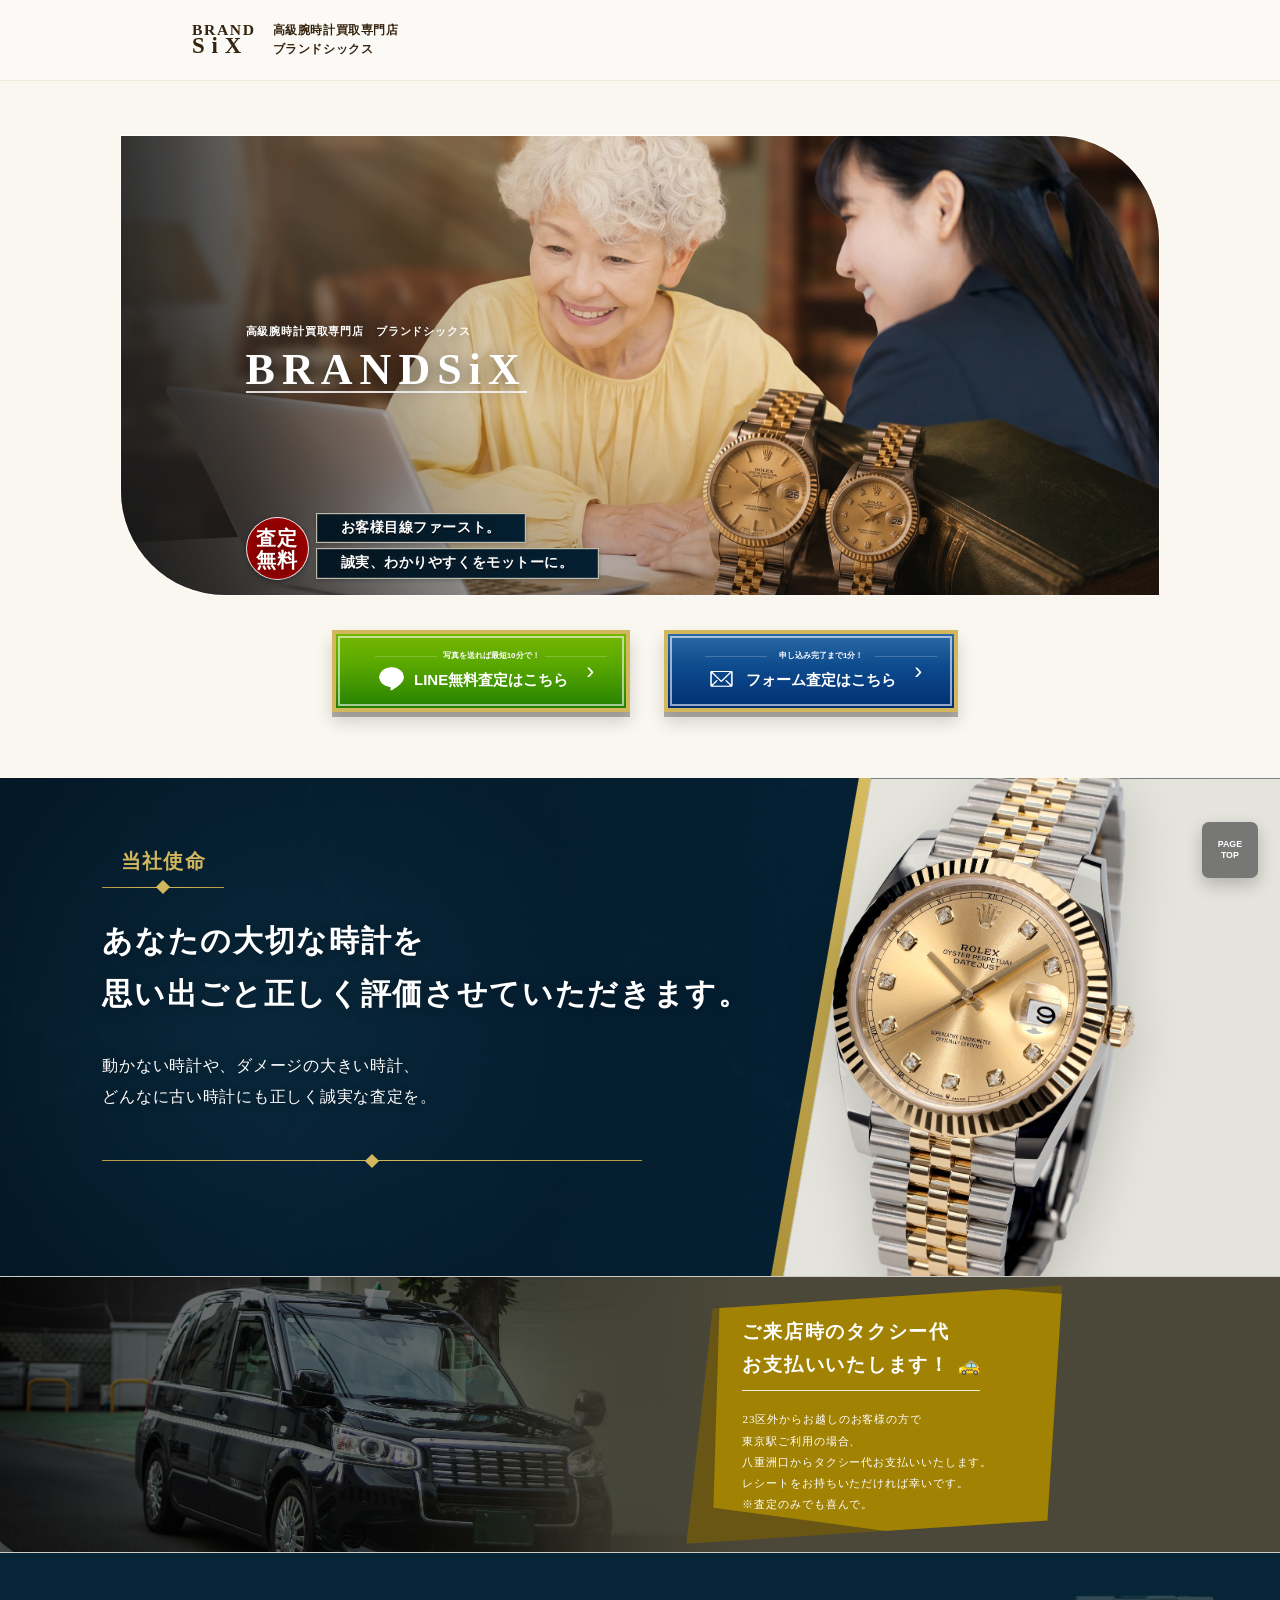
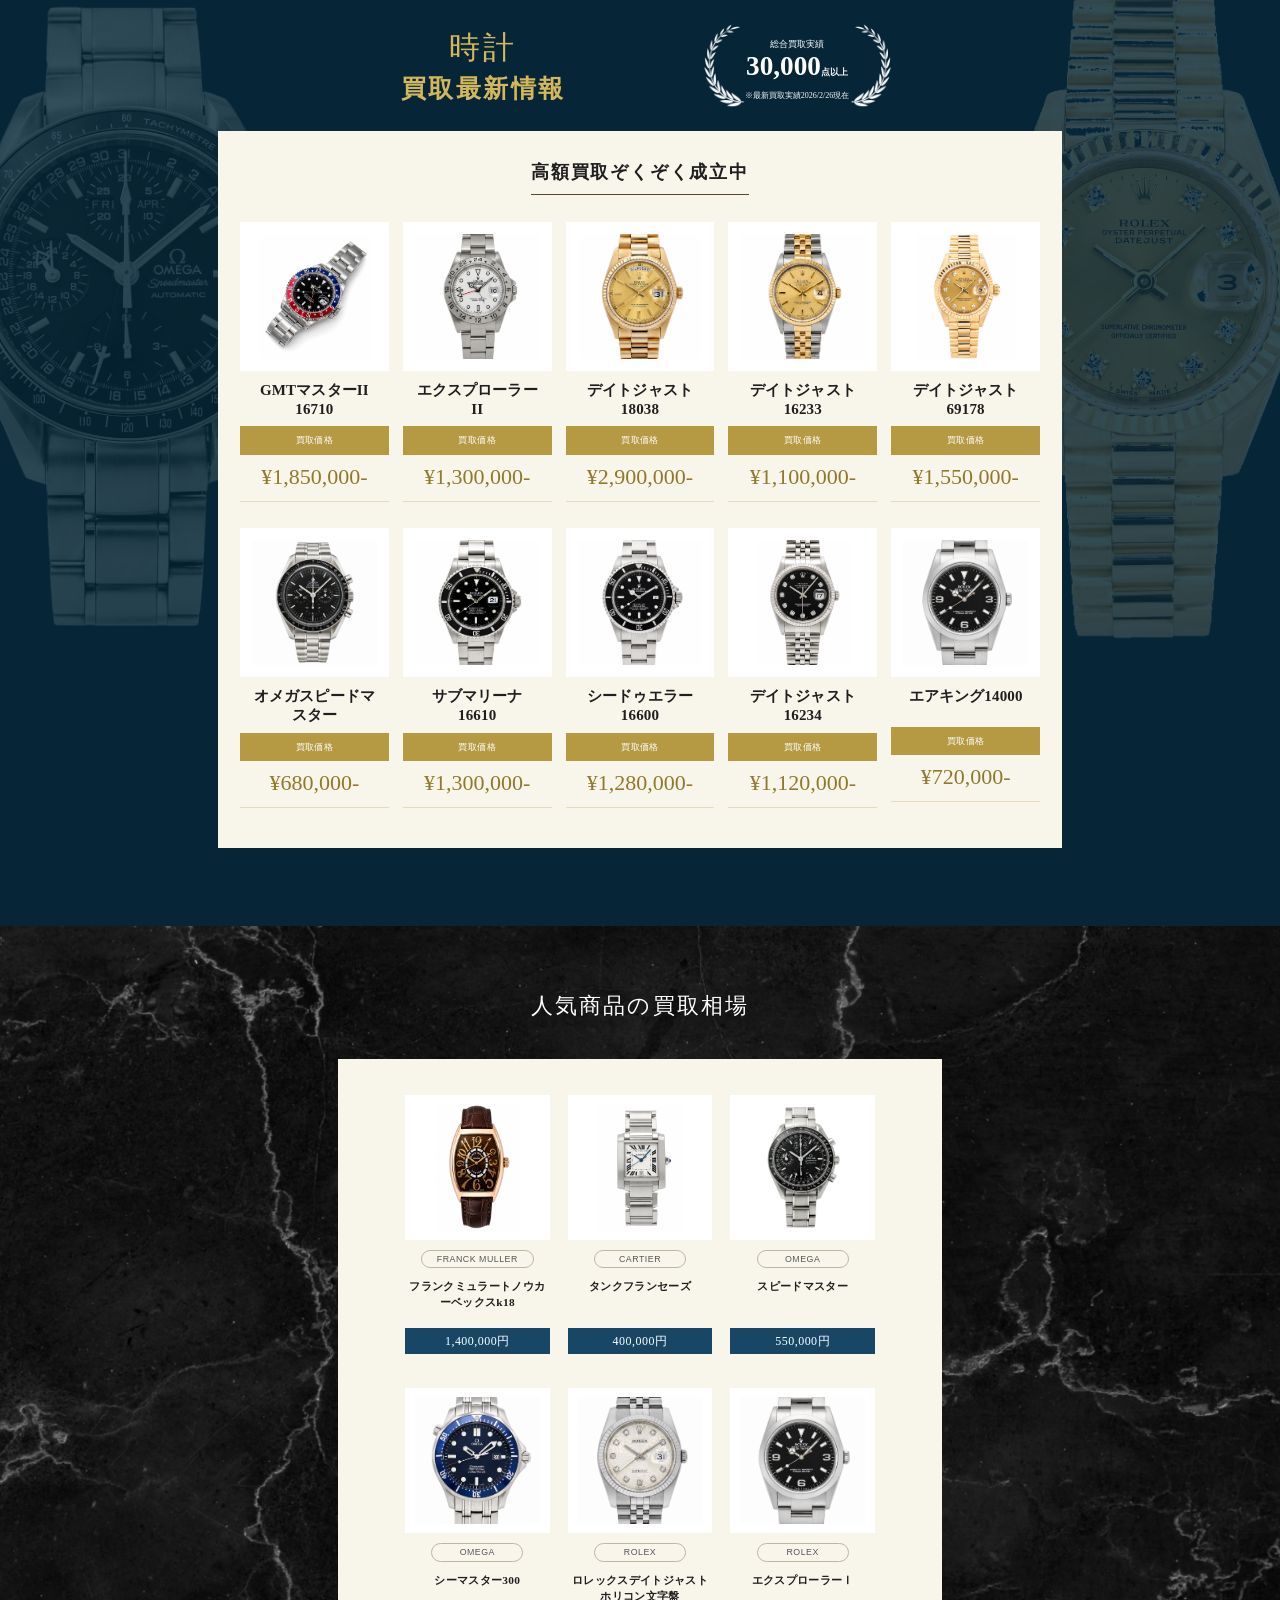
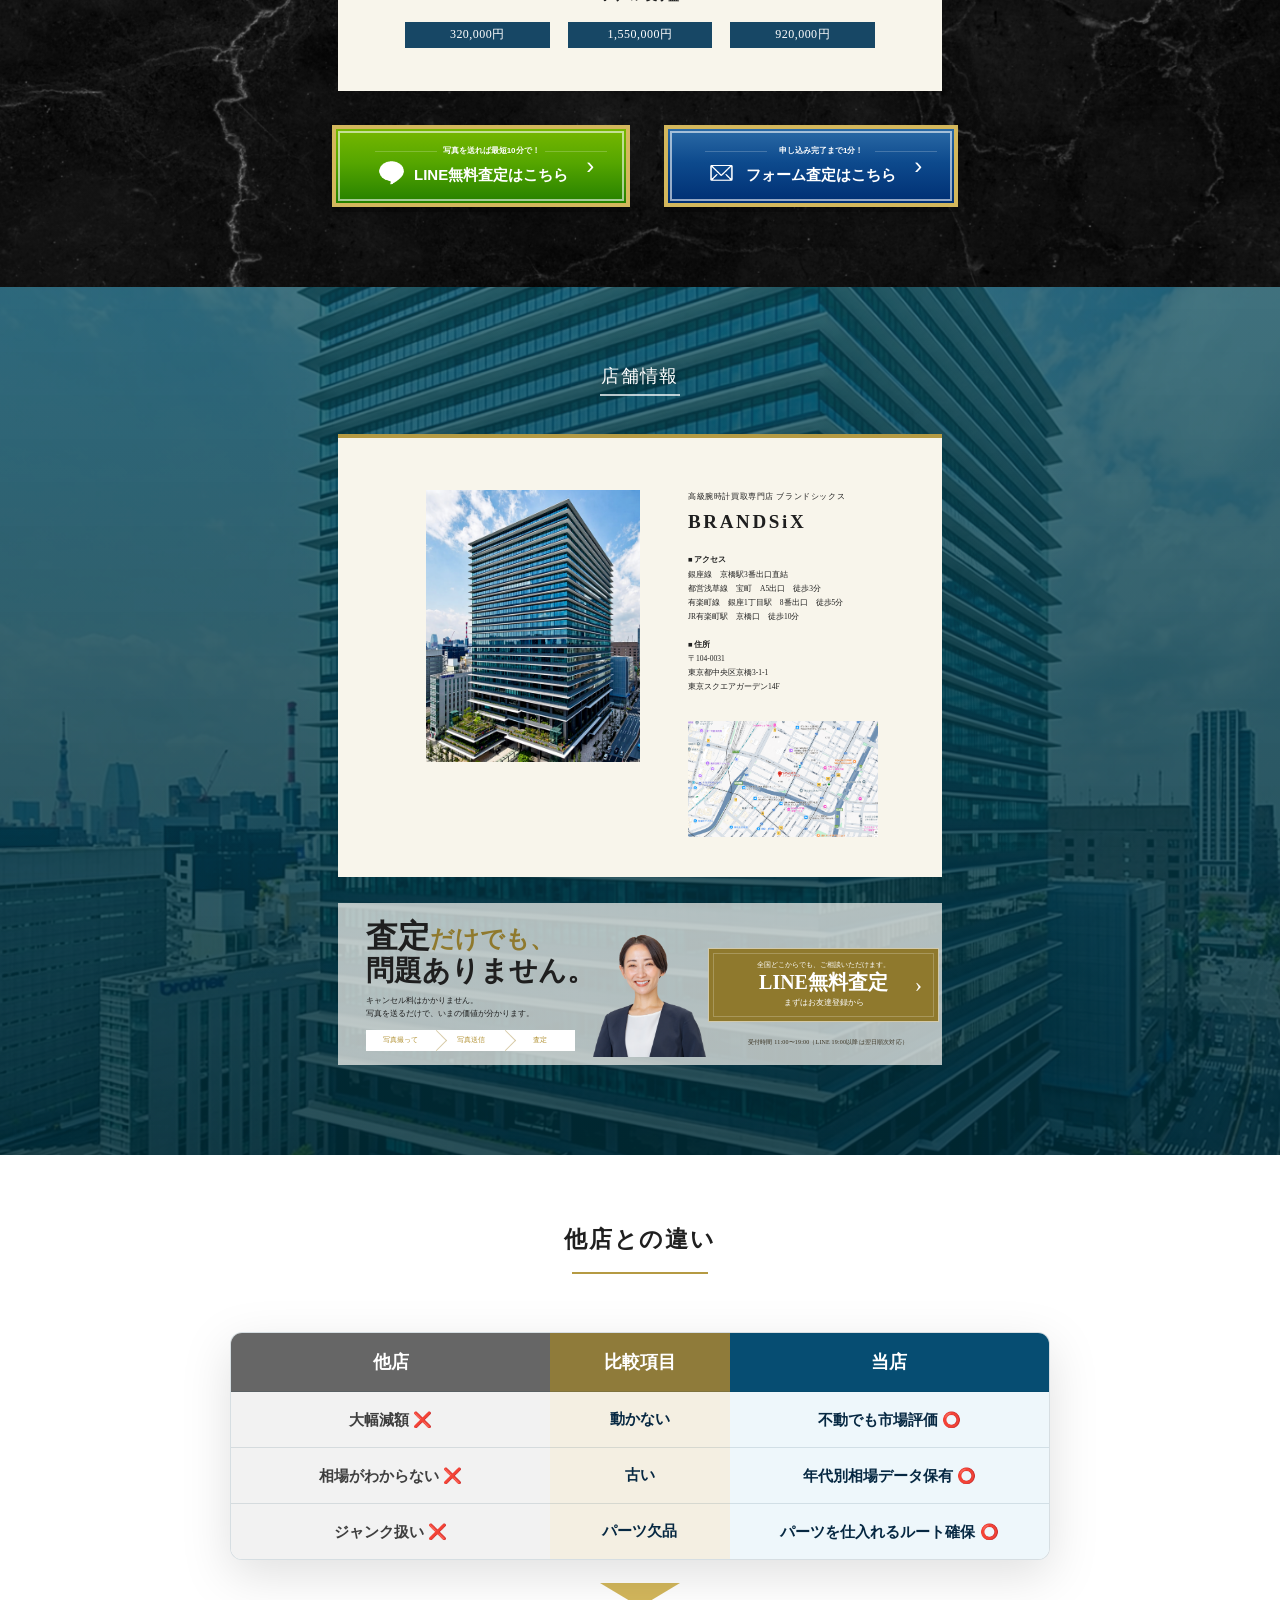
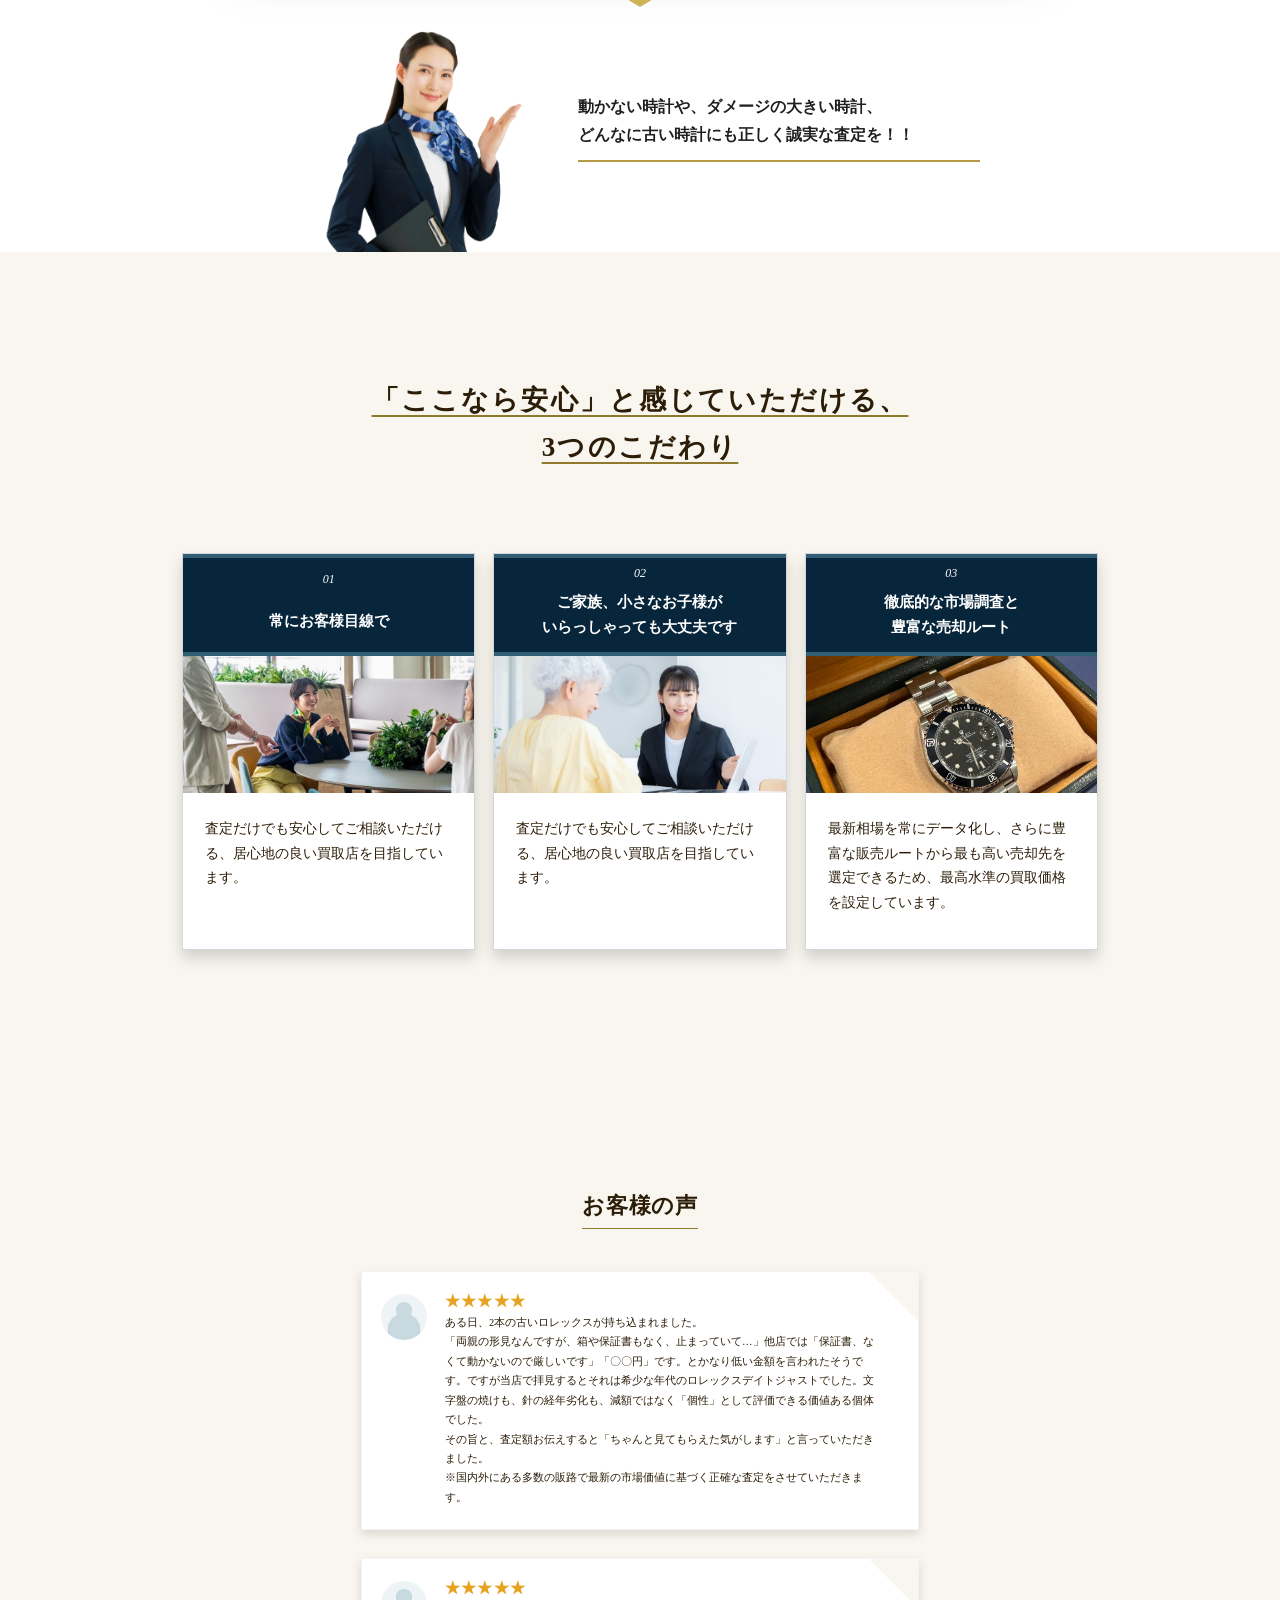
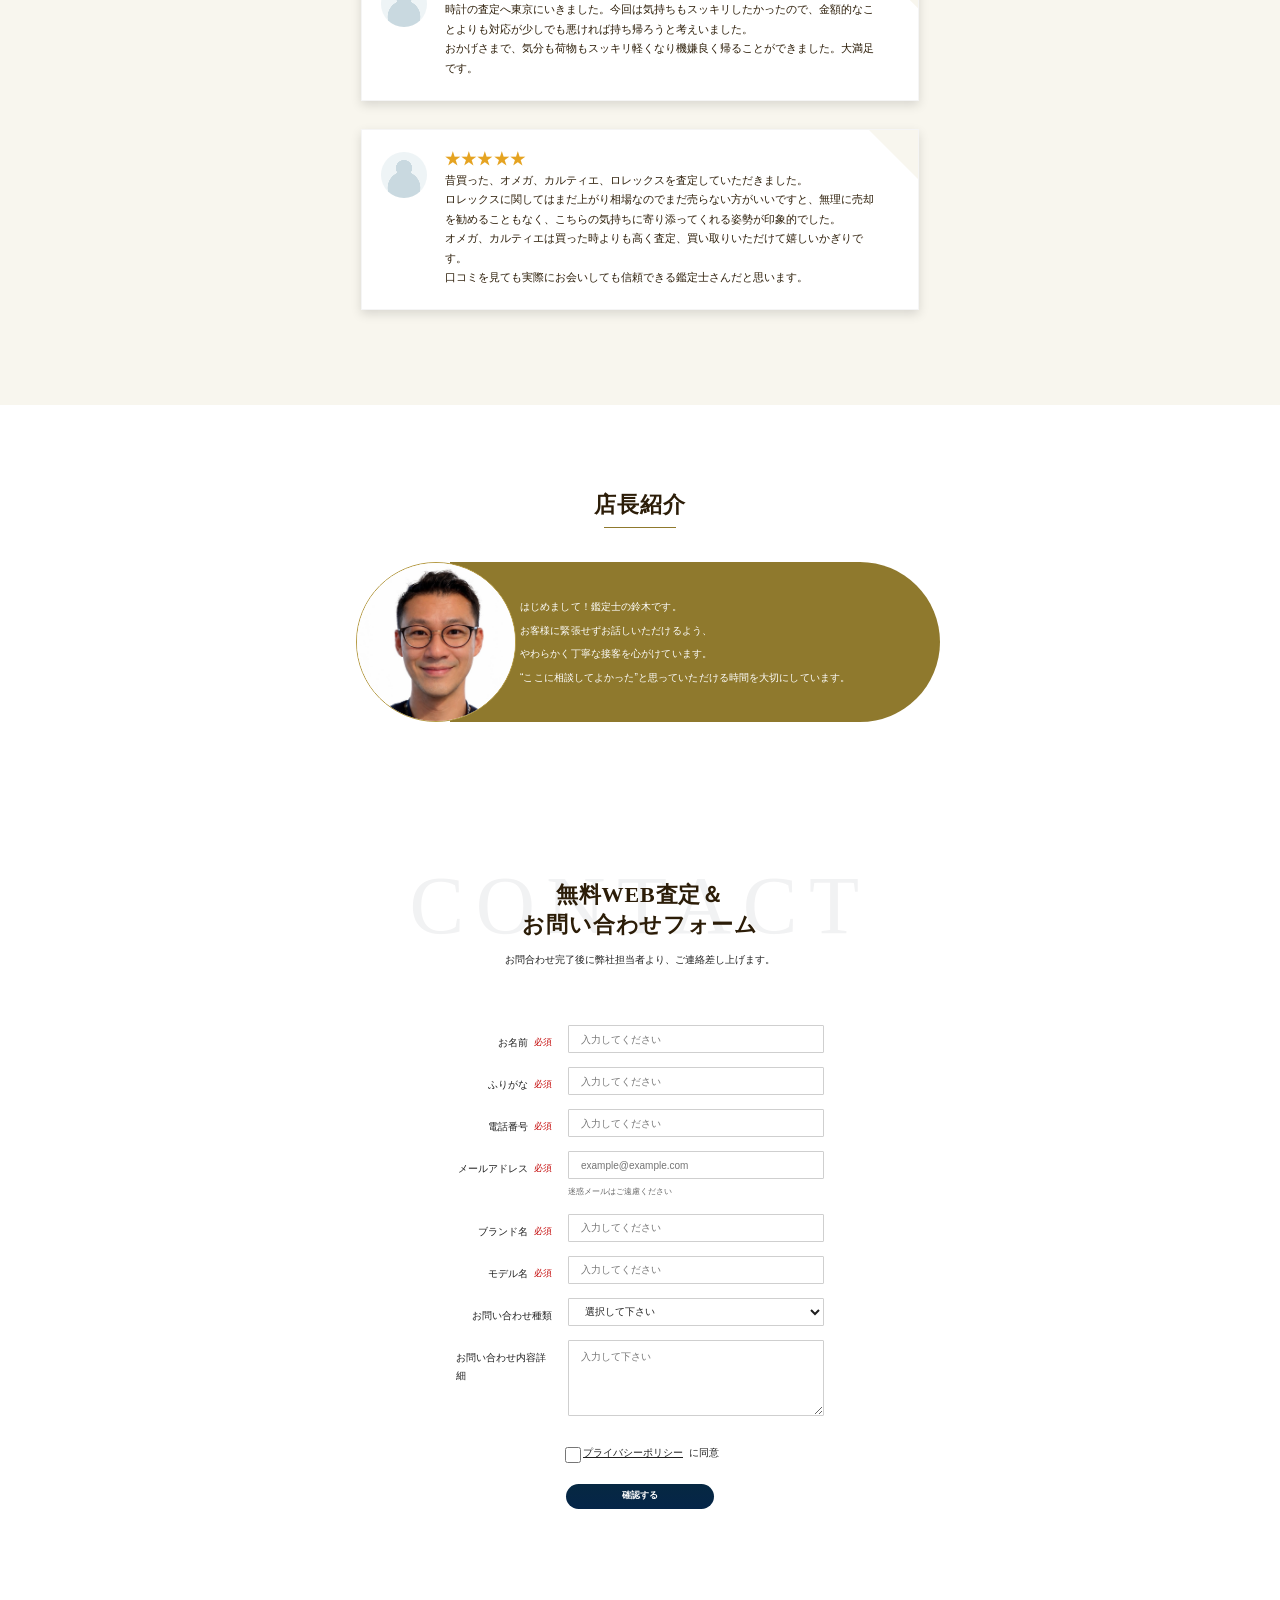
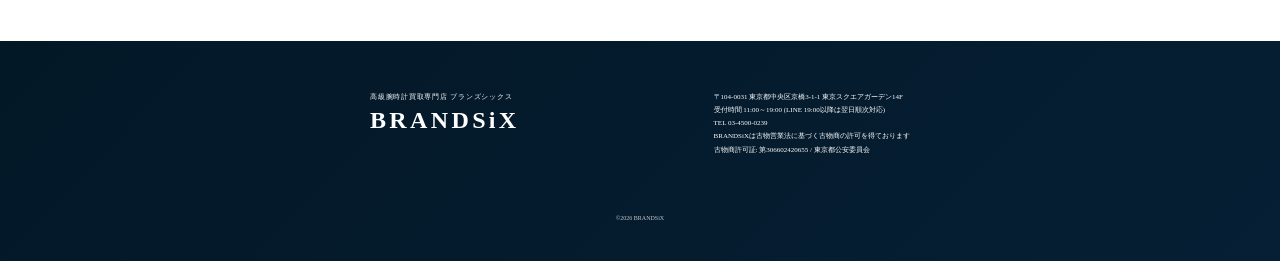
==== commit b7d61c80: "Update CTA icons" ====
--- a/site/index.html
+++ b/site/index.html
@@ -5,7 +5,7 @@
     <meta name="viewport" content="width=device-width, initial-scale=1">
     <title>BRANDSiX | 高級腕時計買取専門店</title>
     <meta name="description" content="BRANDSiXは東京・京橋の高級腕時計買取専門店です。ロレックス、オメガ、カルティエなどを誠実に査定します。">
-    <link rel="stylesheet" href="./styles.css?v=20260709-01">
+    <link rel="stylesheet" href="./styles.css?v=20260710-01">
   </head>
   <body>
     <header class="site-header">
--- a/site/styles.css
+++ b/site/styles.css
@@ -280,8 +280,8 @@
   position: relative;
   min-height: 82px;
   display: grid;
-  place-items: center;
-  padding: 16px 46px 17px 92px;
+  place-items: center start;
+  padding: 16px 58px 17px 78px;
   border: 4px solid var(--gold-light);
   outline: 2px solid rgba(255, 255, 255, 0.58);
   outline-offset: -8px;
@@ -295,32 +295,26 @@
 .cta::before {
   content: "";
   position: absolute;
-  left: 56px;
+  left: 38px;
   top: 50%;
-  width: 27px;
-  height: 23px;
-  transform: translateY(-50%);
+  width: 34px;
+  height: 30px;
+  transform: translateY(-26%);
 }
 
 .cta-line::before {
-  border-radius: 50%;
-  background: #fff;
-  box-shadow: 11px 11px 0 -7px #fff;
+  background: url("../images/transparent_speech_bubble_true_binary_alpha.png") center / contain no-repeat;
+  box-shadow: none;
 }
 
 .cta-form::before {
-  width: 20px;
-  height: 15px;
-  border: 1.7px solid #fff;
-  background:
-    linear-gradient(35deg, transparent 48%, #fff 50%, transparent 52%),
-    linear-gradient(145deg, transparent 48%, #fff 50%, transparent 52%);
+  background: url("../images/transparent_mail_icon_true_alpha.png") center / contain no-repeat;
 }
 
 .cta::after {
   content: "›";
   position: absolute;
-  right: 21px;
+  right: 32px;
   top: 50%;
   transform: translateY(-50%);
   font-size: 24px;
@@ -2407,7 +2401,7 @@
   .market-ctas .cta {
     min-height: 74px;
     overflow: hidden;
-    padding: 13px 42px 14px 76px;
+    padding: 13px 48px 14px 68px;
     border-width: 4px;
     outline-width: 2px;
     outline-offset: -8px;
@@ -2416,14 +2410,15 @@
 
   .cta::before,
   .market-ctas .cta::before {
-    left: 42px;
-    width: 22px;
-    height: 19px;
+    left: 30px;
+    width: 28px;
+    height: 25px;
+    transform: translateY(-26%);
   }
 
   .cta::after,
   .market-ctas .cta::after {
-    right: 18px;
+    right: 26px;
     font-size: 22px;
   }
 
@@ -2437,7 +2432,7 @@
 
   .cta::after,
   .market-ctas .cta::after {
-    right: 18px;
+    right: 26px;
   }
 
   .cta strong,
@@ -3502,20 +3497,21 @@
 
   .cta {
     min-height: 74px;
-    padding: 13px 42px 14px 76px;
+    padding: 13px 48px 14px 68px;
     border-width: 4px;
     outline-width: 2px;
     outline-offset: -8px;
   }
 
   .cta::before {
-    left: 42px;
-    width: 22px;
-    height: 19px;
+    left: 30px;
+    width: 28px;
+    height: 25px;
+    transform: translateY(-26%);
   }
 
   .cta::after {
-    right: 18px;
+    right: 26px;
     font-size: 24px;
   }
 
